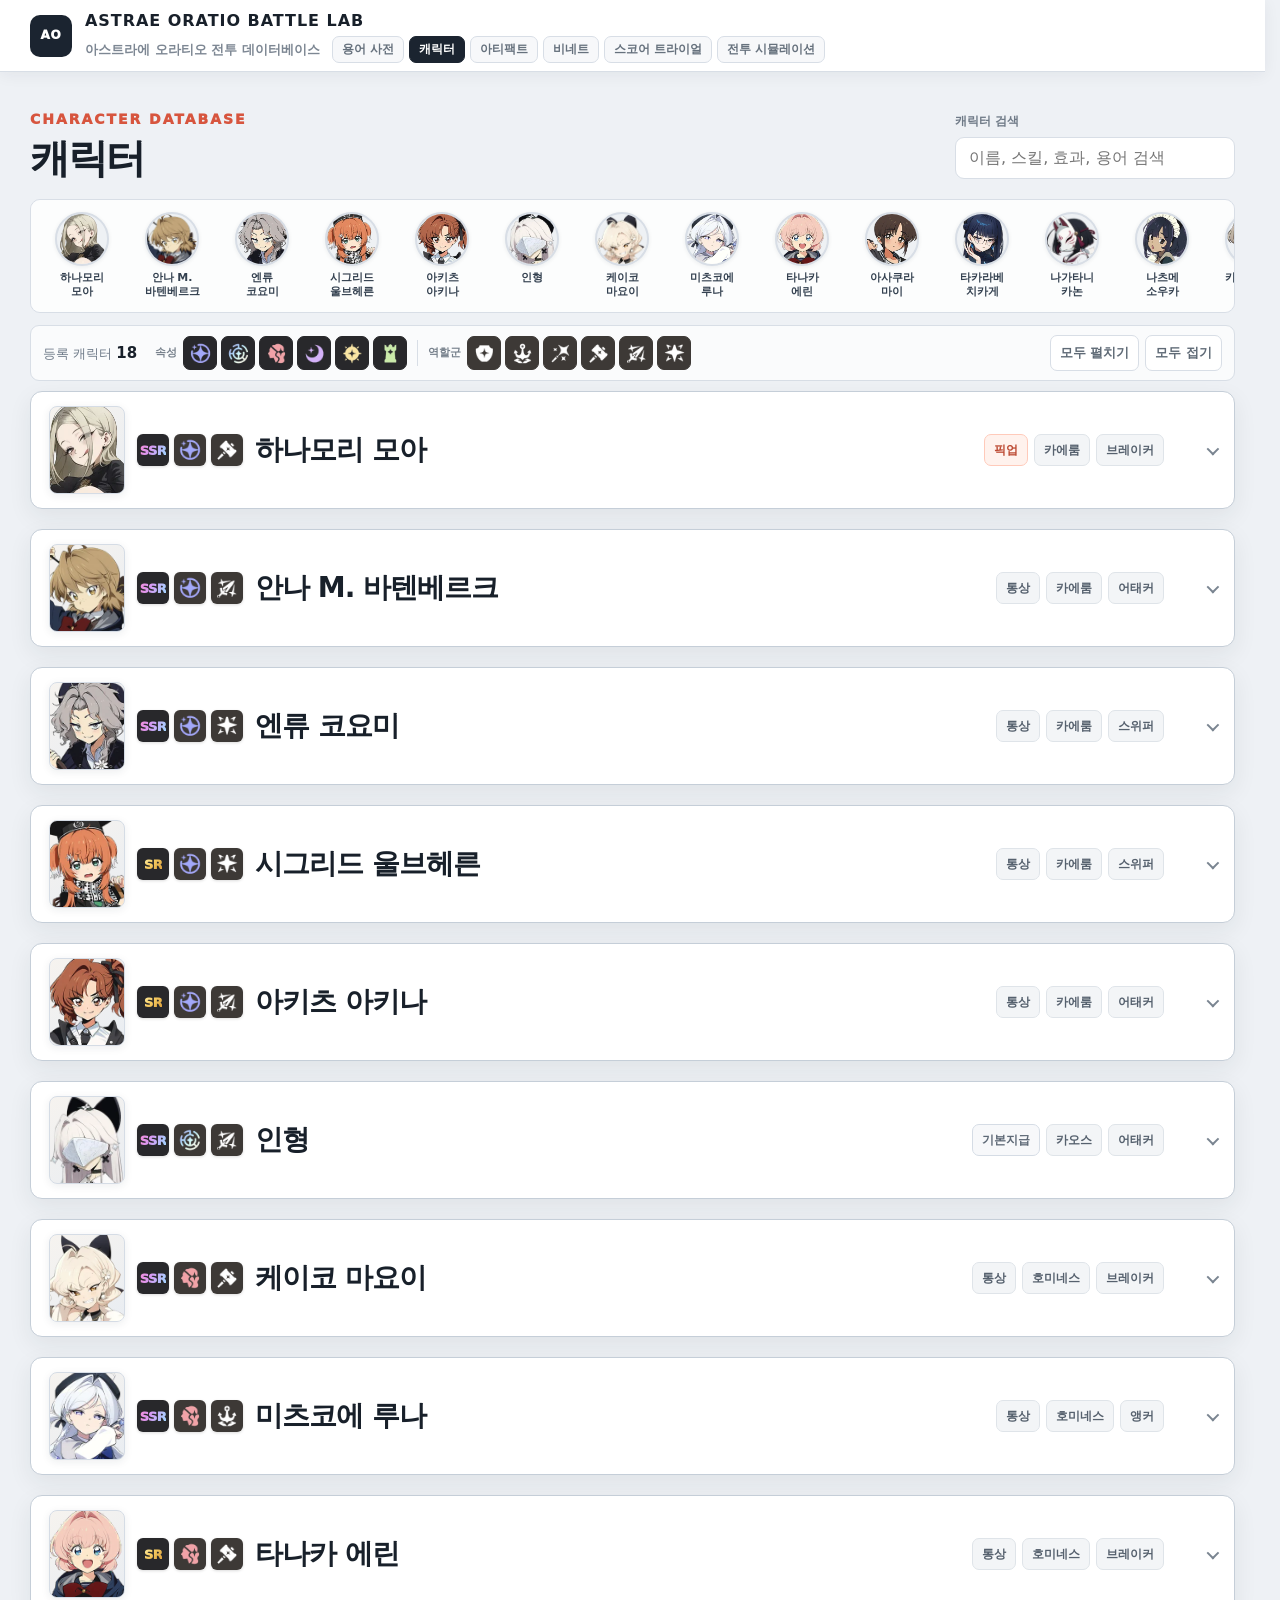
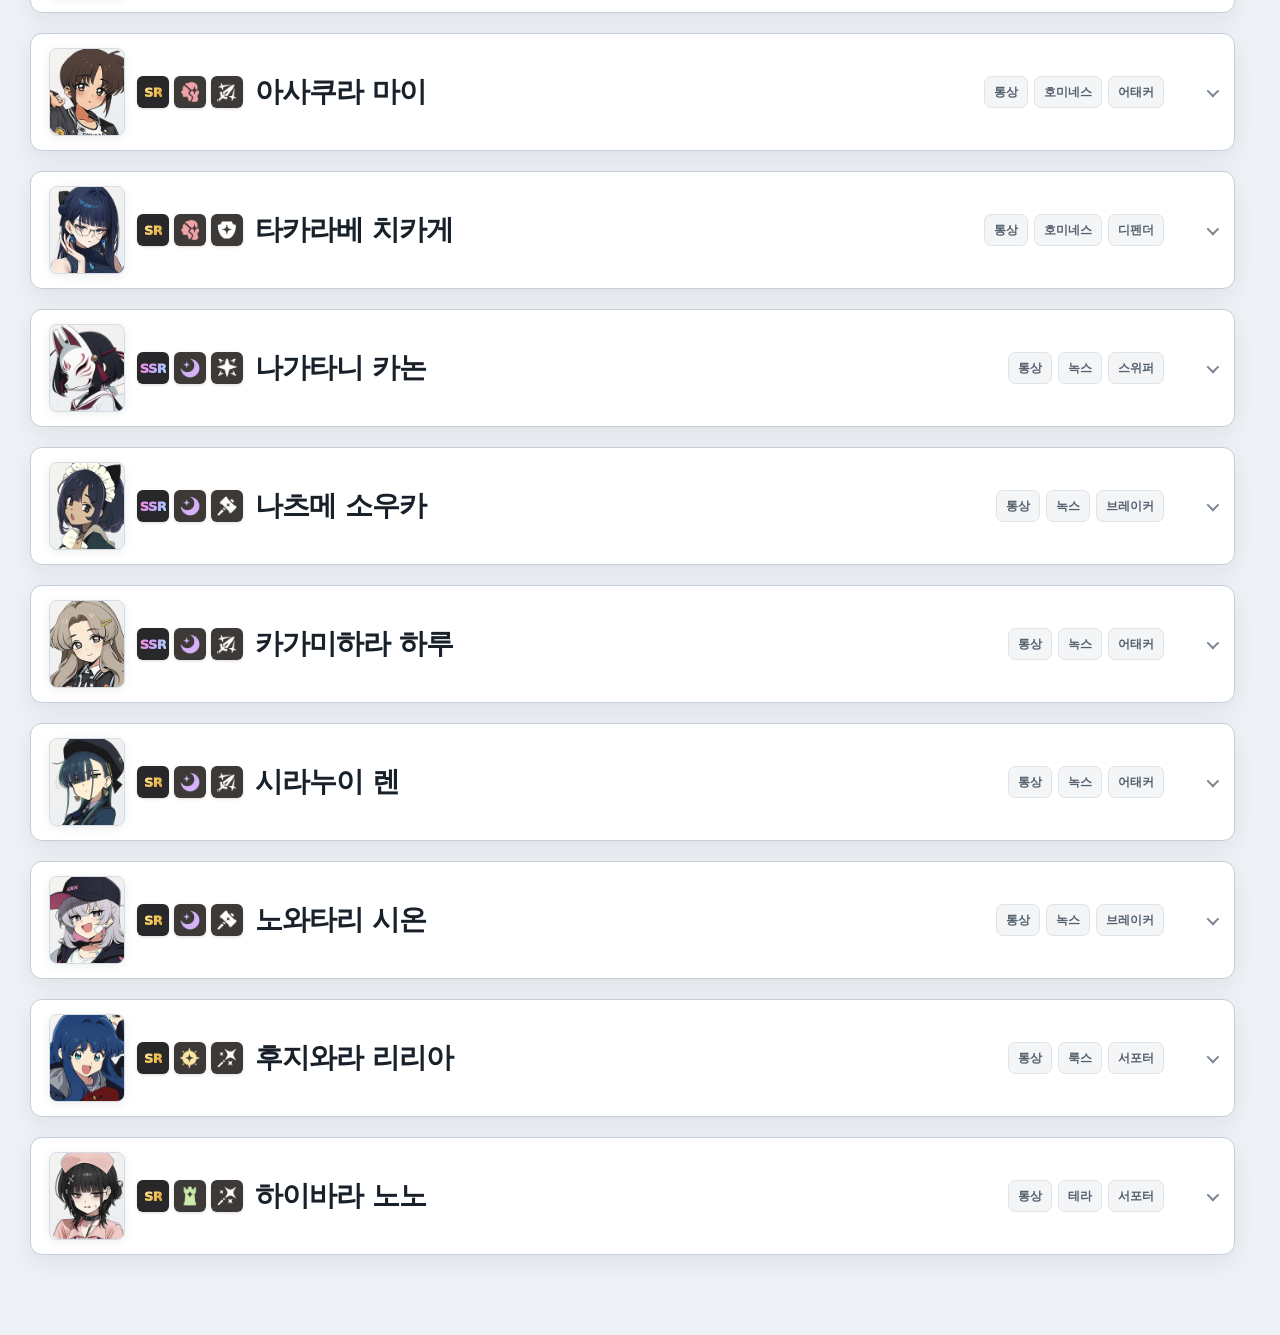
==== index.html @ 9ebc024d "사이트 첫 업로드" ====
<!DOCTYPE html>

<html lang="ko">
<head>
<meta charset="utf-8"/>
<meta content="width=device-width, initial-scale=1" name="viewport"/>
<meta content="아스트라에 오라티오 캐릭터 전투 데이터베이스" name="description"/>
<title>캐릭터 | Astrae Oratio Battle Lab</title>
<link href="styles.css?v=65" rel="stylesheet"/>
</head>
<body>
<header class="app-topbar">
<div class="brand">
<a aria-label="Astrae Oratio Battle Lab 캐릭터 페이지" class="brand-mark" href="characters.html">AO</a>
<div class="brand-copy">
<a class="brand-title" href="characters.html"><strong>ASTRAE ORATIO BATTLE LAB</strong></a>
<div class="brand-lower">
<small>아스트라에 오라티오 전투 데이터베이스</small>
<nav aria-label="페이지 이동" class="site-nav"><a href="glossary.html">용어 사전</a><a aria-current="page" class="active" href="characters.html">캐릭터</a><a href="artifacts.html">아티팩트</a><a href="vignettes.html">비네트</a><a href="score-trial.html">스코어 트라이얼</a><a href="combat.html">전투 시뮬레이션</a></nav>
</div>
</div>
</div>
</header>
<main class="page-shell" id="top">
<header class="page-heading character-page-heading" id="characters">
<div class="page-heading-copy">
<span>CHARACTER DATABASE</span>
<h1>캐릭터</h1>
</div>
<label class="search-field">
<span>캐릭터 검색</span>
<input id="character-search" placeholder="이름, 스킬, 효과, 용어 검색" type="search"/>
</label>
</header>
<nav aria-label="캐릭터 바로가기" class="character-jumpbar" data-card-count="18" data-static-order="true" id="character-jumpbar"><a aria-label="하나모리 모아 정보로 이동" class="character-jump-button" data-character-target="character-moa" href="#character-moa"><span class="character-jump-portrait"><img alt="" decoding="async" height="54" loading="eager" src="assets/cards/moa.webp" width="54"/></span><span class="character-jump-name"><span class="jump-name-line">하나모리</span><span class="jump-name-line">모아</span></span></a><a aria-label="안나 M. 바텐베르크 정보로 이동" class="character-jump-button" data-character-target="character-anna" href="#character-anna"><span class="character-jump-portrait"><img alt="" decoding="async" height="54" loading="eager" src="assets/cards/anna.webp" width="54"/></span><span class="character-jump-name"><span class="jump-name-line">안나 M.</span><span class="jump-name-line">바텐베르크</span></span></a><a aria-label="엔류 코요미 정보로 이동" class="character-jump-button" data-character-target="character-koyomi" href="#character-koyomi"><span class="character-jump-portrait"><img alt="" decoding="async" height="54" loading="eager" src="assets/cards/koyomi.webp" width="54"/></span><span class="character-jump-name"><span class="jump-name-line">엔류</span><span class="jump-name-line">코요미</span></span></a><a aria-label="시그리드 울브헤른 정보로 이동" class="character-jump-button" data-character-target="character-sigrid" href="#character-sigrid"><span class="character-jump-portrait"><img alt="" decoding="async" height="54" loading="eager" src="assets/cards/sigrid.webp" width="54"/></span><span class="character-jump-name"><span class="jump-name-line">시그리드</span><span class="jump-name-line">울브헤른</span></span></a><a aria-label="아키츠 아키나 정보로 이동" class="character-jump-button" data-character-target="character-akina" href="#character-akina"><span class="character-jump-portrait"><img alt="" decoding="async" height="54" loading="eager" src="assets/cards/akina.webp" width="54"/></span><span class="character-jump-name"><span class="jump-name-line">아키츠</span><span class="jump-name-line">아키나</span></span></a><a aria-label="인형 정보로 이동" class="character-jump-button" data-character-target="character-doll" href="#character-doll"><span class="character-jump-portrait"><img alt="" decoding="async" height="54" loading="eager" src="assets/cards/doll.webp" width="54"/></span><span class="character-jump-name"><span class="jump-name-line">인형</span></span></a><a aria-label="케이코 마요이 정보로 이동" class="character-jump-button" data-character-target="character-mayoi" href="#character-mayoi"><span class="character-jump-portrait"><img alt="" decoding="async" height="54" loading="eager" src="assets/cards/mayoi.webp" width="54"/></span><span class="character-jump-name"><span class="jump-name-line">케이코</span><span class="jump-name-line">마요이</span></span></a><a aria-label="미츠코에 루나 정보로 이동" class="character-jump-button" data-character-target="character-luna" href="#character-luna"><span class="character-jump-portrait"><img alt="" decoding="async" height="54" loading="eager" src="assets/cards/luna.webp" width="54"/></span><span class="character-jump-name"><span class="jump-name-line">미츠코에</span><span class="jump-name-line">루나</span></span></a><a aria-label="타나카 에린 정보로 이동" class="character-jump-button" data-character-target="character-erin" href="#character-erin"><span class="character-jump-portrait"><img alt="" decoding="async" height="54" loading="eager" src="assets/cards/erin.webp" width="54"/></span><span class="character-jump-name"><span class="jump-name-line">타나카</span><span class="jump-name-line">에린</span></span></a><a aria-label="아사쿠라 마이 정보로 이동" class="character-jump-button" data-character-target="character-mai" href="#character-mai"><span class="character-jump-portrait"><img alt="" decoding="async" height="54" loading="eager" src="assets/cards/mai.webp" width="54"/></span><span class="character-jump-name"><span class="jump-name-line">아사쿠라</span><span class="jump-name-line">마이</span></span></a><a aria-label="타카라베 치카게 정보로 이동" class="character-jump-button" data-character-target="character-chikage" href="#character-chikage"><span class="character-jump-portrait"><img alt="" decoding="async" height="54" loading="eager" src="assets/cards/chikage.webp" width="54"/></span><span class="character-jump-name"><span class="jump-name-line">타카라베</span><span class="jump-name-line">치카게</span></span></a><a aria-label="나가타니 카논 정보로 이동" class="character-jump-button" data-character-target="character-canon" href="#character-canon"><span class="character-jump-portrait"><img alt="" decoding="async" height="54" loading="eager" src="assets/cards/canon.webp" width="54"/></span><span class="character-jump-name"><span class="jump-name-line">나가타니</span><span class="jump-name-line">카논</span></span></a><a aria-label="나츠메 소우카 정보로 이동" class="character-jump-button" data-character-target="character-souka" href="#character-souka"><span class="character-jump-portrait"><img alt="" decoding="async" height="54" loading="eager" src="assets/cards/souka.webp" width="54"/></span><span class="character-jump-name"><span class="jump-name-line">나츠메</span><span class="jump-name-line">소우카</span></span></a><a aria-label="카가미하라 하루 정보로 이동" class="character-jump-button" data-character-target="character-haru" href="#character-haru"><span class="character-jump-portrait"><img alt="" decoding="async" height="54" loading="eager" src="assets/cards/haru.webp" width="54"/></span><span class="character-jump-name"><span class="jump-name-line">카가미하라</span><span class="jump-name-line">하루</span></span></a><a aria-label="시라누이 렌 정보로 이동" class="character-jump-button" data-character-target="character-ren" href="#character-ren"><span class="character-jump-portrait"><img alt="" decoding="async" height="54" loading="eager" src="assets/cards/ren.webp" width="54"/></span><span class="character-jump-name"><span class="jump-name-line">시라누이</span><span class="jump-name-line">렌</span></span></a><a aria-label="노와타리 시온 정보로 이동" class="character-jump-button" data-character-target="character-shion" href="#character-shion"><span class="character-jump-portrait"><img alt="" decoding="async" height="54" loading="eager" src="assets/cards/shion.webp" width="54"/></span><span class="character-jump-name"><span class="jump-name-line">노와타리</span><span class="jump-name-line">시온</span></span></a><a aria-label="후지와라 리리아 정보로 이동" class="character-jump-button" data-character-target="character-liria" href="#character-liria"><span class="character-jump-portrait"><img alt="" decoding="async" height="54" loading="eager" src="assets/cards/liria.webp" width="54"/></span><span class="character-jump-name"><span class="jump-name-line">후지와라</span><span class="jump-name-line">리리아</span></span></a><a aria-label="하이바라 노노 정보로 이동" class="character-jump-button" data-character-target="character-nono" href="#character-nono"><span class="character-jump-portrait"><img alt="" decoding="async" height="54" loading="eager" src="assets/cards/nono.webp" width="54"/></span><span class="character-jump-name"><span class="jump-name-line">하이바라</span><span class="jump-name-line">노노</span></span></a></nav>
<div class="list-toolbar">
<div class="toolbar-primary">
<span class="character-total">등록 캐릭터 <b id="character-count">18</b></span>
<div aria-label="속성 및 역할군 필터" class="character-filters">
<div aria-label="속성 필터" class="filter-group">
<span class="filter-group-label">속성</span>
<div class="filter-buttons">
<button class="filter-icon-button" data-filter-group="element" data-filter-value="caelum" data-tooltip="속성 · 카에룸" type="button"><img alt="카에룸" src="assets/caelum.png"/></button>
<button class="filter-icon-button" data-filter-group="element" data-filter-value="chaos" data-tooltip="속성 · 카오스" type="button"><img alt="카오스" src="assets/chaos.png"/></button>
<button class="filter-icon-button" data-filter-group="element" data-filter-value="homines" data-tooltip="속성 · 호미네스" type="button"><img alt="호미네스" src="assets/homines.png"/></button>
<button class="filter-icon-button" data-filter-group="element" data-filter-value="nox" data-tooltip="속성 · 녹스" type="button"><img alt="녹스" src="assets/nox.png"/></button>
<button class="filter-icon-button" data-filter-group="element" data-filter-value="lux" data-tooltip="속성 · 룩스" type="button"><img alt="룩스" src="assets/lux.png"/></button>
<button class="filter-icon-button" data-filter-group="element" data-filter-value="terra" data-tooltip="속성 · 테라" type="button"><img alt="테라" src="assets/terra.png"/></button>
</div>
</div>
<span aria-hidden="true" class="filter-divider"></span>
<div aria-label="역할군 필터" class="filter-group">
<span class="filter-group-label">역할군</span>
<div class="filter-buttons">
<button class="filter-icon-button" data-filter-group="role" data-filter-value="defender" data-tooltip="역할군 · 디펜더" type="button"><img alt="디펜더" src="assets/defender.png"/></button>
<button class="filter-icon-button" data-filter-group="role" data-filter-value="anchor" data-tooltip="역할군 · 앵커" type="button"><img alt="앵커" src="assets/anchor.png"/></button>
<button class="filter-icon-button" data-filter-group="role" data-filter-value="supporter" data-tooltip="역할군 · 서포터" type="button"><img alt="서포터" src="assets/supporter.png"/></button>
<button class="filter-icon-button" data-filter-group="role" data-filter-value="breaker" data-tooltip="역할군 · 브레이커" type="button"><img alt="브레이커" src="assets/breaker.png"/></button>
<button class="filter-icon-button" data-filter-group="role" data-filter-value="attacker" data-tooltip="역할군 · 어태커" type="button"><img alt="어태커" src="assets/attacker.png"/></button>
<button class="filter-icon-button" data-filter-group="role" data-filter-value="sweeper" data-tooltip="역할군 · 스위퍼" type="button"><img alt="스위퍼" src="assets/sweeper.png"/></button>
</div>
</div>
<button class="reset-filters" hidden="" id="reset-filters" type="button">필터 해제</button>
</div>
</div>
<div class="toolbar-actions">
<button id="expand-all" type="button">모두 펼치기</button>
<button id="collapse-all" type="button">모두 접기</button>
</div>
</div>
<section aria-label="캐릭터 목록" class="character-list" id="character-list">
<!-- 모아 -->
<!-- 안나 -->
<!-- 인형 -->
<!-- 마요이 -->
<details class="character-card" data-element="caelum" data-role="breaker" id="character-moa">
<summary class="character-summary">
<div class="character-identity">
<span class="character-portrait"><img alt="하나모리 모아 초상화" class="character-portrait-image portrait-moa" decoding="async" height="88" src="assets/cards/moa.webp" width="76"/></span>
<span class="character-identity-icons">
<span aria-label="SSR 등급" class="identity-icon-bg rarity-emblem rarity-ssr"><span>SSR</span></span>
<span class="identity-icon-bg"><img alt="" class="character-identity-icon" src="assets/caelum.png"/></span>
<span class="identity-icon-bg"><img alt="" class="character-identity-icon" src="assets/breaker.png"/></span>
</span>
<div class="character-name-group"><h2>하나모리 모아</h2></div>
</div>
<div aria-label="캐릭터 키워드" class="character-tags">
<span class="character-tag hot">픽업</span>
<span class="character-tag">카에룸</span>
<span class="character-tag">브레이커</span>
</div>
<span aria-hidden="true" class="summary-action"><i></i></span>
</summary>
<div class="character-content">
<nav aria-label="하나모리 모아 내부 이동" class="section-nav">
<button data-target="moa-skills" type="button">스킬</button>
<button data-target="moa-ability" type="button">고유 능력</button>
<button data-target="moa-domain" type="button">영지 선언</button>
<button data-target="moa-nodes" type="button">마력 노드</button>
</nav>
<section class="character-section" id="moa-skills">
<header class="section-heading"><span>01</span><div><h3>스킬</h3></div></header>
<div class="reading-list">
<article class="reading-row">
<header class="row-heading"><span class="row-type">ULTIMATE</span><h4>레핀 드 쥐스티스</h4></header>
<div class="row-body">
<div class="skill-meta"><span class="row-badge">근거리</span><span class="row-badge">CT 1</span><span class="row-badge">US 1000</span><span class="row-badge">AP 1</span></div>
<p>적 1인에게 <b>734.3%</b> 피해.</p>
<p>대상이 <button class="term-link" data-term="notice">#괴도의 예고장</button> 보유 시 치명타 확률 15%만큼 <button class="term-link" data-term="plunder">#강탈</button> 부여 <span class="subtle">(유지 라운드 7)</span>.</p>
<p><button class="term-link" data-term="notice">#괴도의 예고장</button> 제거.</p>
</div>
</article>
<article class="reading-row">
<header class="row-heading"><span class="row-type">BATTLE SKILL</span><h4><span class="skill-step-prefix">[1단]</span> <span class="skill-parent-name">칸 드 콩바</span> : <strong class="skill-variant-inline">괴도의 지팡이술, 첫 번째</strong></h4></header>
<div class="row-body">
<div class="skill-meta"><span class="row-badge">근거리</span><span class="row-badge">CT 5</span><span class="row-badge">AP 1</span></div>
<p>적 1인에게 <b>366.6%</b> 피해.</p>
</div>
</article>
<article class="reading-row">
<header class="row-heading"><span class="row-type">BATTLE SKILL</span><h4><span class="skill-step-prefix">[2단]</span> <span class="skill-parent-name">칸 드 콩바</span> : <strong class="skill-variant-inline">괴도의 지팡이술, 두 번째</strong></h4></header>
<div class="row-body">
<div class="skill-meta"><span class="row-badge">근거리</span><span class="row-badge">CT 5</span><span class="row-badge">AP 1</span></div>
<p>적 1인에게 <b>400%</b> 피해.</p>
<p><button class="term-link" data-term="fracture">#파쇄</button> 1중첩 소모.</p>
<p><button class="term-link" data-term="fracture">#파쇄</button> 소모 시마다 <b>500%</b> 추가 피해.</p>
</div>
</article>
<article class="reading-row">
<header class="row-heading"><span class="row-type">TAG ATTACK</span><h4>태그 어택 스킬</h4></header>
<div class="row-body">
<div class="skill-meta"><span class="row-badge">근거리</span><span class="row-badge">AP 1</span></div>
<p>적 1인에게 <b>226.5%</b> 피해.</p>
<p><button class="term-link" data-term="notice">#괴도의 예고장</button> 부여.</p>
</div>
</article>
<article class="reading-row">
<header class="row-heading"><span class="row-type">TAG SPECIAL</span><h4>태그 스페셜 스킬</h4></header>
<div class="row-body">
<div class="skill-meta"><span class="row-badge">근거리</span><span class="row-badge">CT 5</span><span class="row-badge">AP 1</span></div>
<p><button class="term-link" data-term="assault-block">#강습 차단</button> 판정.</p>
<p>적 1인에게 <b>476.8%</b> 피해.</p>
<p><button class="term-link" data-term="fracture">#파쇄</button> 1중첩 소모.</p>
</div>
</article>
</div>
</section>
<section class="character-section" id="moa-ability">
<header class="section-heading"><span>02</span><div><h3>고유 능력</h3></div></header>
<div class="reading-list">
<article class="reading-row">
<header class="row-heading"><span class="row-type">UNIQUE</span><h4>한밤의 수호자</h4></header>
<div class="row-body"><p><button class="term-link" data-term="notice">#괴도의 예고장</button> 부여 시 타격력 <b>20.1%</b> 증가 <span class="subtle">(최대 1중첩 / 유지 라운드 1)</span>.</p></div>
</article>
</div>
</section>
<section class="character-section" id="moa-domain">
<header class="section-heading"><span>03</span><div><h3>영지 선언</h3></div></header>
<div class="domain-panel">
<div class="domain-condition"><b>발동 조건</b><span>전투 스킬 6회 사용</span></div>
<div class="domain-effects">
<p>얼티메이트 스킬, 전투 스킬의 재사용 대기 시간 초기화.</p>
<p>AP +2, US +250.</p>
</div>
</div>
</section>
<section class="character-section" id="moa-nodes">
<header class="section-heading"><span>04</span><div><h3>마력 노드</h3></div></header>
<div aria-label="마력 노드 개방 순서" class="node-unlock-order"><span class="node-unlock-label">개방 순서</span><span class="node-unlock-route">01 → 02 → 03</span><span class="node-unlock-route">01 → 04 → 05</span></div>
<div class="potential-list">
<article class="potential-row"><div class="potential-index">01</div><div class="potential-name">차가운 밤, 어두운 그림자</div><div class="potential-detail">아군 전체에게 <button class="term-link" data-term="magic-release">#마력 개방</button> 부여.</div></article>
<article class="potential-row"><div class="potential-index">02</div><div class="potential-name">야경꾼의 발자국</div><div class="potential-detail">전투 스킬 피해량 30% 증가. ‘괴도의 지팡이술, 첫 번째’ 사용 시 대상에게 <button class="term-link" data-term="fracture">#파쇄</button> 1중첩 부여.</div></article>
<article class="potential-row"><div class="potential-index">03</div><div class="potential-name">낭만을 추구하는 자</div><div class="potential-detail">태그 스페셜 스킬 피해량 15% 증가. 태그 스페셜 스킬 사용 시 대상에게 <button class="term-link" data-term="notice">#괴도의 예고장</button> 부여.</div></article>
<article class="potential-row"><div class="potential-index">04</div><div class="potential-name">바람과 함께 사라지다</div><div class="potential-detail"><button class="term-link" data-term="plunder">#강탈</button> 3회 부여 시 AP +1.</div></article>
<article class="potential-row"><div class="potential-index">05</div><div class="potential-name">한밤중에 피어난 장미</div><div class="potential-detail">얼티메이트 스킬 피해량 15% 증가. 최대 US 포인트 100% 증가.</div></article>
</div>
</section>
</div>
</details><details class="character-card" data-element="caelum" data-role="attacker" id="character-anna">
<summary class="character-summary">
<div class="character-identity">
<span class="character-portrait"><img alt="안나 M. 바텐베르크 초상화" class="character-portrait-image portrait-anna" decoding="async" height="88" src="assets/cards/anna.webp" width="76"/></span>
<span class="character-identity-icons">
<span aria-label="SSR 등급" class="identity-icon-bg rarity-emblem rarity-ssr"><span>SSR</span></span>
<span class="identity-icon-bg"><img alt="" class="character-identity-icon" src="assets/caelum.png"/></span>
<span class="identity-icon-bg"><img alt="" class="character-identity-icon" src="assets/attacker.png"/></span>
</span>
<div class="character-name-group"><h2>안나 M. 바텐베르크</h2></div>
</div>
<div aria-label="캐릭터 키워드" class="character-tags">
<span class="character-tag">통상</span>
<span class="character-tag">카에룸</span>
<span class="character-tag">어태커</span>
</div>
<span aria-hidden="true" class="summary-action"><i></i></span>
</summary>
<div class="character-content">
<nav aria-label="안나 M. 바텐베르크 내부 이동" class="section-nav">
<button data-target="anna-skills" type="button">스킬</button>
<button data-target="anna-ability" type="button">고유 능력</button>
<button data-target="anna-domain" type="button">영지 선언</button>
<button data-target="anna-nodes" type="button">마력 노드</button>
</nav>
<section class="character-section" id="anna-skills">
<header class="section-heading"><span>01</span><div><h3>스킬</h3></div></header>
<div class="reading-list">
<article class="reading-row">
<header class="row-heading"><span class="row-type">ULTIMATE</span><h4>드라이파허 블리츠슈니트</h4></header>
<div class="row-body">
<div class="skill-meta"><span class="row-badge">근거리</span><span class="row-badge">CT 1</span><span class="row-badge">US 2000</span><span class="row-badge">AP 1</span></div>
<p>적 1인에게 <b>391.2%</b> 피해.</p>
<p>파쇄 1중첩 부여.</p>
</div>
</article>
<article class="reading-row">
<header class="row-heading"><span class="row-type">BATTLE SKILL</span><h4><span class="skill-step-prefix">[1단]</span> <span class="skill-parent-name">전투의 예술</span> : <strong class="skill-variant-inline">번개 같은 찌르기</strong></h4></header>
<div class="row-body">
<div class="skill-meta"><span class="row-badge">근거리</span><span class="row-badge">CT 5</span><span class="row-badge">AP 1</span></div>
<p>적 1인에게 <b>252.5%</b> 피해.</p>
</div>
</article>
<article class="reading-row">
<header class="row-heading"><span class="row-type">BATTLE SKILL</span><h4><span class="skill-step-prefix">[2단]</span> <span class="skill-parent-name">전투의 예술</span> : <strong class="skill-variant-inline">번뜩이는 삼단베기</strong></h4></header>
<div class="row-body">
<div class="skill-meta"><span class="row-badge">근거리</span><span class="row-badge">CT 5</span><span class="row-badge">AP 1</span></div>
<p>적 1인에게 <b>255.2%</b> 피해.</p>
</div>
</article>
<article class="reading-row">
<header class="row-heading"><span class="row-type">BATTLE SKILL</span><h4><span class="skill-step-prefix">[3단]</span> <span class="skill-parent-name">전투의 예술</span> : <strong class="skill-variant-inline">정수리 낙하 베기</strong></h4></header>
<div class="row-body">
<div class="skill-meta"><span class="row-badge">근거리</span><span class="row-badge">CT 5</span><span class="row-badge">AP 1</span></div>
<p>적 1인에게 <b>291.6%</b> 피해.</p>
<p>파쇄 1중첩 부여.</p>
</div>
</article>
<article class="reading-row">
<header class="row-heading"><span class="row-type">TAG ATTACK</span><h4>태그 어택 스킬</h4></header>
<div class="row-body">
<div class="skill-meta"><span class="row-badge">근거리</span><span class="row-badge">AP 1</span></div>
<p>적 1인에게 <b>150%</b> 피해.</p>
</div>
</article>
</div>
</section>
<section class="character-section" id="anna-ability">
<header class="section-heading"><span>02</span><div><h3>고유 능력</h3></div></header>
<div class="reading-list">
<article class="reading-row">
<header class="row-heading"><span class="row-type">UNIQUE</span><h4>기사도의 정신</h4></header>
<div class="row-body">
<p>얼티메이트 스킬 사용 시 전투 스킬 피해량 <b>35.6%</b> 증가 <span class="subtle">(유지 라운드 2)</span>.</p>
</div>
</article>
</div>
</section>
<section class="character-section" id="anna-domain">
<header class="section-heading"><span>03</span><div><h3>영지 선언</h3></div></header>
<div class="domain-panel">
<div class="domain-condition"><b>발동 조건</b><span>전투 스킬 9회 사용</span></div>
<div class="domain-effects">
<p>얼티메이트 스킬, 전투 스킬의 재사용 대기 시간 초기화.</p>
<p>AP +2, US +250.</p>
</div>
</div>
</section>
<section class="character-section" id="anna-nodes">
<header class="section-heading"><span>04</span><div><h3>마력 노드</h3></div></header>
<div aria-label="마력 노드 개방 순서" class="node-unlock-order"><span class="node-unlock-label">개방 순서</span><span class="node-unlock-route">01 → 02 → 03</span><span class="node-unlock-route">01 → 04 → 05</span></div>
<div class="potential-list">
<article class="potential-row"><div class="potential-index">01</div><div class="potential-name">앰버의 광채</div><div class="potential-detail">아군 전체에게 마력 개방 부여.</div></article>
<article class="potential-row"><div class="potential-index">02</div><div class="potential-name">칼날에 흐르는 뇌성</div><div class="potential-detail">카운터 스킬 사용 시 번개 같은 찌르기의 AP 소모량 0 <span class="subtle">(최대 1회 / 유지 라운드 1)</span>.</div></article>
<article class="potential-row"><div class="potential-index">03</div><div class="potential-name">자각하는 마음</div><div class="potential-detail">번개 같은 찌르기 사용 시 대상에게 파쇄 1중첩 부여.</div></article>
<article class="potential-row"><div class="potential-index">04</div><div class="potential-name">기사의 덕목</div><div class="potential-detail">얼티메이트 스킬 사용 시 전투 스킬 재사용 대기 시간 초기화.</div></article>
<article class="potential-row"><div class="potential-index">05</div><div class="potential-name">새로운 맹세</div><div class="potential-detail">얼티메이트 스킬의 AP 소모량 -1.</div></article>
</div>
</section>
</div>
</details><details class="character-card" data-element="caelum" data-role="sweeper" id="character-koyomi">
<summary class="character-summary">
<div class="character-identity">
<span class="character-portrait"><img alt="엔류 코요미 초상화" class="character-portrait-image portrait-koyomi" decoding="async" height="88" src="assets/cards/koyomi.webp" width="76"/></span>
<span class="character-identity-icons">
<span aria-label="SSR 등급" class="identity-icon-bg rarity-emblem rarity-ssr"><span>SSR</span></span>
<span class="identity-icon-bg"><img alt="" class="character-identity-icon" src="assets/caelum.png"/></span>
<span class="identity-icon-bg"><img alt="" class="character-identity-icon" src="assets/sweeper.png"/></span>
</span>
<div class="character-name-group"><h2>엔류 코요미</h2></div>
</div>
<div aria-label="캐릭터 키워드" class="character-tags">
<span class="character-tag">통상</span>
<span class="character-tag">카에룸</span>
<span class="character-tag">스위퍼</span>
</div>
<span aria-hidden="true" class="summary-action"><i></i></span>
</summary>
<div class="character-content">
<nav aria-label="엔류 코요미 내부 이동" class="section-nav">
<button data-target="koyomi-skills" type="button">스킬</button>
<button data-target="koyomi-ability" type="button">고유 능력</button>
<button data-target="koyomi-domain" type="button">영지 선언</button>
<button data-target="koyomi-nodes" type="button">마력 노드</button>
</nav>
<section class="character-section" id="koyomi-skills">
<header class="section-heading"><span>01</span><div><h3>스킬</h3></div></header>
<div class="reading-list">
<article class="reading-row">
<header class="row-heading"><span class="row-type">ULTIMATE</span><h4>불사르는 염룡, 스바로지츠의 숨결이여!</h4></header>
<div class="row-body">
<div class="skill-meta"><span class="row-badge">원거리</span><span class="row-badge">CT 1</span><span class="row-badge">US 3000</span><span class="row-badge">AP 1</span></div>
<p>적 전체에게 <b>589.9%</b> 피해.</p>
</div>
</article>
<article class="reading-row">
<header class="row-heading"><span class="row-type">BATTLE SKILL</span><h4><span class="skill-step-prefix">[1단]</span> <span class="skill-parent-name">엔류 가의 마녀술</span> : <strong class="skill-variant-inline">염룡의 화염구</strong></h4></header>
<div class="row-body">
<div class="skill-meta"><span class="row-badge">원거리</span><span class="row-badge">CT 9</span><span class="row-badge">AP 1</span></div>
<p>적 전체에게 <b>234.2%</b> 피해.</p>
<p>파쇄 1중첩 부여.</p>
</div>
</article>
<article class="reading-row">
<header class="row-heading"><span class="row-type">BATTLE SKILL</span><h4><span class="skill-step-prefix">[2단]</span> <span class="skill-parent-name">엔류 가의 마녀술</span> : <strong class="skill-variant-inline">염룡의 파도</strong></h4></header>
<div class="row-body">
<div class="skill-meta"><span class="row-badge">원거리</span><span class="row-badge">CT 9</span><span class="row-badge">AP 1</span></div>
<p>적 전체에게 <b>225.1%</b> 피해.</p>
</div>
</article>
<article class="reading-row">
<header class="row-heading"><span class="row-type">BATTLE SKILL</span><h4><span class="skill-step-prefix">[3단]</span> <span class="skill-parent-name">엔류 가의 마녀술</span> : <strong class="skill-variant-inline">염룡의 소낙비</strong></h4></header>
<div class="row-body">
<div class="skill-meta"><span class="row-badge">원거리</span><span class="row-badge">CT 9</span><span class="row-badge">AP 1</span></div>
<p>적 전체에게 <b>282.9%</b> 피해.</p>
</div>
</article>
<article class="reading-row">
<header class="row-heading"><span class="row-type">TAG ATTACK</span><h4>태그 어택 스킬</h4></header>
<div class="row-body">
<div class="skill-meta"><span class="row-badge">원거리</span><span class="row-badge">AP 1</span></div>
<p>적 전체에게 <b>183%</b> 피해.</p>
</div>
</article>
</div>
</section>
<section class="character-section" id="koyomi-ability">
<header class="section-heading"><span>02</span><div><h3>고유 능력</h3></div></header>
<div class="reading-list">
<article class="reading-row">
<header class="row-heading"><span class="row-type">UNIQUE</span><h4>염룡의 혈맥</h4></header>
<div class="row-body"><p>전투 시작 시 US 포인트 +750.</p></div>
</article>
</div>
</section>
<section class="character-section" id="koyomi-domain">
<header class="section-heading"><span>03</span><div><h3>영지 선언</h3></div></header>
<div class="domain-panel">
<div class="domain-condition"><b>발동 조건</b><span>얼티메이트 스킬 2회 사용</span></div>
<div class="domain-effects">
<p>얼티메이트 스킬, 전투 스킬의 재사용 대기 시간 초기화.</p>
<p>AP +2, US +250.</p>
</div>
</div>
</section>
<section class="character-section" id="koyomi-nodes">
<header class="section-heading"><span>04</span><div><h3>마력 노드</h3></div></header>
<div aria-label="마력 노드 개방 순서" class="node-unlock-order"><span class="node-unlock-label">개방 순서</span><span class="node-unlock-route">01 → 02 → 03</span><span class="node-unlock-route">01 → 04 → 05</span></div>
<div class="potential-list">
<article class="potential-row"><div class="potential-index">01</div><div class="potential-name">이어받은 불씨</div><div class="potential-detail">아군 전체에게 마력 개방 부여.</div></article>
<article class="potential-row"><div class="potential-index">02</div><div class="potential-name">타오르기 시작한 불꽃</div><div class="potential-detail">전투 스킬 사용 시 대상에게 화상 1단계 부여.</div></article>
<article class="potential-row"><div class="potential-index">03</div><div class="potential-name">혈맥에 깃든 염룡</div><div class="potential-detail">고유 능력의 US 포인트 회복량 100% 증가.</div></article>
<article class="potential-row"><div class="potential-index">04</div><div class="potential-name">스바로지츠의 계승자</div><div class="potential-detail">태그 어택 스킬 사용 시 전투 스킬 재사용 대기시간 -1.</div></article>
<article class="potential-row"><div class="potential-index">05</div><div class="potential-name">그 이름, 맹염소녀</div><div class="potential-detail">얼티메이트 스킬 피해량 20% 증가.</div></article>
</div>
</section>
</div>
</details><details class="character-card" data-element="caelum" data-role="sweeper" id="character-sigrid">
<summary class="character-summary">
<div class="character-identity">
<span class="character-portrait"><img alt="시그리드 울브헤른 초상화" class="character-portrait-image portrait-sigrid" decoding="async" height="88" src="assets/cards/sigrid.webp" width="76"/></span>
<span class="character-identity-icons">
<span aria-label="SR 등급" class="identity-icon-bg rarity-emblem rarity-sr"><span>SR</span></span>
<span class="identity-icon-bg"><img alt="" class="character-identity-icon" src="assets/caelum.png"/></span>
<span class="identity-icon-bg"><img alt="" class="character-identity-icon" src="assets/sweeper.png"/></span>
</span>
<div class="character-name-group"><h2>시그리드 울브헤른</h2></div>
</div>
<div aria-label="캐릭터 키워드" class="character-tags">
<span class="character-tag">통상</span>
<span class="character-tag">카에룸</span>
<span class="character-tag">스위퍼</span>
</div>
<span aria-hidden="true" class="summary-action"><i></i></span>
</summary>
<div class="character-content">
<nav aria-label="시그리드 울브헤른 내부 이동" class="section-nav">
<button data-target="sigrid-skills" type="button">스킬</button>
<button data-target="sigrid-ability" type="button">고유 능력</button>
<button data-target="sigrid-domain" type="button">영지 선언</button>
<button data-target="sigrid-nodes" type="button">마력 노드</button>
</nav>
<section class="character-section" id="sigrid-skills">
<header class="section-heading"><span>01</span><div><h3>스킬</h3></div></header>
<div class="reading-list">
<article class="reading-row">
<header class="row-heading"><span class="row-type">ULTIMATE</span><h4>쇄도하는 라그나로크</h4></header>
<div class="row-body">
<div class="skill-meta"><span class="row-badge">근거리</span><span class="row-badge">CT 1</span><span class="row-badge">US 2000</span><span class="row-badge">AP 1</span></div>
<p>적 전체에게 <b>415.5%</b> 피해.</p>
<p>자신의 고유 능력 적용 중 <b>207.8%</b> 피해.</p>
</div>
</article>
<article class="reading-row">
<header class="row-heading"><span class="row-type">BATTLE SKILL</span><h4><span class="skill-step-prefix">[1단]</span> <span class="skill-parent-name">울브헤른식 도끼술</span> : <strong class="skill-variant-inline">내리치는 번개</strong></h4></header>
<div class="row-body">
<div class="skill-meta"><span class="row-badge">근거리</span><span class="row-badge">CT 5</span><span class="row-badge">AP 1</span><span class="row-badge">차지 스킬</span></div>
<div class="skill-stage">
<p class="stage-title"><b>[차지 1단계]</b></p>
<p>적 전체에게 <b>283.3%</b> 피해.</p>
</div>
<div class="skill-stage">
<p class="stage-title"><b>[차지 2단계]</b></p>
<p>스킬 사용 시 AP 2 소모.</p>
<p>적 전체에게 <b>360.9%</b> 피해.</p>
<p>파쇄 1중첩 소모.</p>
</div>
</div>
</article>
<article class="reading-row">
<header class="row-heading"><span class="row-type">BATTLE SKILL</span><h4><span class="skill-step-prefix">[2단]</span> <span class="skill-parent-name">울브헤른식 도끼술</span> : <strong class="skill-variant-inline">몰아치는 폭풍우</strong></h4></header>
<div class="row-body">
<div class="skill-meta"><span class="row-badge">근거리</span><span class="row-badge">CT 5</span><span class="row-badge">AP 1</span></div>
<p>적 전체에게 <b>203.7%</b> 피해.</p>
</div>
</article>
<article class="reading-row">
<header class="row-heading"><span class="row-type">TAG ATTACK</span><h4>태그 어택 스킬</h4></header>
<div class="row-body">
<div class="skill-meta"><span class="row-badge">근거리</span><span class="row-badge">AP 1</span></div>
<p>적 1인에게 <b>165%</b> 피해.</p>
</div>
</article>
</div>
</section>
<section class="character-section" id="sigrid-ability">
<header class="section-heading"><span>02</span><div><h3>고유 능력</h3></div></header>
<div class="reading-list">
<article class="reading-row">
<header class="row-heading"><span class="row-type">UNIQUE</span><h4>광전사의 혈통</h4></header>
<div class="row-body"><p>전투 시작 시 공격력 <b>16.6%</b> 증가 <span class="subtle">(유지 라운드 6)</span>.</p></div>
</article>
</div>
</section>
<section class="character-section" id="sigrid-domain">
<header class="section-heading"><span>03</span><div><h3>영지 선언</h3></div></header>
<div class="domain-panel">
<div class="domain-condition"><b>발동 조건</b><span>전투 스킬 4회 사용</span></div>
<div class="domain-effects">
<p>얼티메이트 스킬, 전투 스킬의 재사용 대기시간 초기화.</p>
<p>AP +2, US +250.</p>
</div>
</div>
</section>
<section class="character-section" id="sigrid-nodes">
<header class="section-heading"><span>04</span><div><h3>마력 노드</h3></div></header>
<div aria-label="마력 노드 개방 순서" class="node-unlock-order">
<span class="node-unlock-label">개방 순서</span>
<span class="node-unlock-route">01 → 02 → 03</span>
<span class="node-unlock-route">01 → 04 → 05</span>
</div>
<div class="potential-list">
<article class="potential-row"><div class="potential-index">01</div><div class="potential-name">추운 나라에서 온 소녀</div><div class="potential-detail">아군 전체에게 마력 개방 부여.</div></article>
<article class="potential-row"><div class="potential-index">02</div><div class="potential-name">온화한 바이킹</div><div class="potential-detail">얼티메이트 스킬 피해량 30% 증가.</div></article>
<article class="potential-row"><div class="potential-index">03</div><div class="potential-name">스칼라그림손의 힘</div><div class="potential-detail">내리치는 번개를 차지 2단계로 사용 시 대상에게 파쇄 1중첩 소모.</div></article>
<article class="potential-row"><div class="potential-index">04</div><div class="potential-name">야를의 후예</div><div class="potential-detail">고유 능력 유지 라운드 11로 변경.</div></article>
<article class="potential-row"><div class="potential-index">05</div><div class="potential-name">발할라의 방식으로</div><div class="potential-detail">고유 능력 공격력 증가량 100% 증가.</div></article>
</div>
</section>
</div>
</details><details class="character-card" data-element="caelum" data-role="attacker" id="character-akina">
<summary class="character-summary">
<div class="character-identity">
<span class="character-portrait"><img alt="아키츠 아키나 초상화" class="character-portrait-image portrait-akina" decoding="async" height="88" src="assets/cards/akina.webp" width="76"/></span>
<span class="character-identity-icons">
<span aria-label="SR 등급" class="identity-icon-bg rarity-emblem rarity-sr"><span>SR</span></span>
<span class="identity-icon-bg"><img alt="" class="character-identity-icon" src="assets/caelum.png"/></span>
<span class="identity-icon-bg"><img alt="" class="character-identity-icon" src="assets/attacker.png"/></span>
</span>
<div class="character-name-group"><h2>아키츠 아키나</h2></div>
</div>
<div aria-label="캐릭터 키워드" class="character-tags">
<span class="character-tag">통상</span>
<span class="character-tag">카에룸</span>
<span class="character-tag">어태커</span>
</div>
<span aria-hidden="true" class="summary-action"><i></i></span>
</summary>
<div class="character-content">
<nav aria-label="아키츠 아키나 내부 이동" class="section-nav">
<button data-target="akina-skills" type="button">스킬</button>
<button data-target="akina-ability" type="button">고유 능력</button>
<button data-target="akina-domain" type="button">영지 선언</button>
<button data-target="akina-nodes" type="button">마력 노드</button>
</nav>
<section class="character-section" id="akina-skills">
<header class="section-heading"><span>01</span><div><h3>스킬</h3></div></header>
<div class="reading-list">
<article class="reading-row">
<header class="row-heading"><span class="row-type">ULTIMATE</span><h4>화학, 연금술, 그리고 폭발</h4></header>
<div class="row-body">
<div class="skill-meta"><span class="row-badge">원거리</span><span class="row-badge">CT 1</span><span class="row-badge">US 2000</span><span class="row-badge">AP 1</span></div>
<p>적 1인에게 <b>639.1%</b> 피해.</p>
<p>화상 4단계 부여.</p>
</div>
</article>
<article class="reading-row">
<header class="row-heading"><span class="row-type">BATTLE SKILL</span><h4><span class="skill-step-prefix">[1단]</span> <span class="skill-parent-name">특제 마도구 등장!</span> : <strong class="skill-variant-inline">아키나 특제 &lt;그리스의 불&gt;</strong></h4></header>
<div class="row-body">
<div class="skill-meta"><span class="row-badge">원거리</span><span class="row-badge">CT 1</span><span class="row-badge">AP 1</span></div>
<p>그리스의 불 1개 소모.</p>
<p>적 1인에게 <b>114.8%</b> 피해.</p>
<p>화상 1단계 부여.</p>
</div>
</article>
<article class="reading-row">
<header class="row-heading"><span class="row-type">BATTLE SKILL</span><h4><span class="skill-step-prefix">[2단]</span> <span class="skill-parent-name">특제 마도구 등장!</span> : <strong class="skill-variant-inline">아키나 특제 드롭스</strong></h4></header>
<div class="row-body">
<div class="skill-meta"><span class="row-badge">원거리</span><span class="row-badge">CT 1</span><span class="row-badge">AP 1</span></div>
<p>그리스의 불 1개 소모.</p>
<p>적 1인에게 <b>125.2%</b> 피해.</p>
<p>화상 1단계 부여.</p>
</div>
</article>
<article class="reading-row">
<header class="row-heading"><span class="row-type">BATTLE SKILL</span><h4><span class="skill-step-prefix">[3단]</span> <span class="skill-parent-name">특제 마도구 등장!</span> : <strong class="skill-variant-inline">즉석 충전</strong></h4></header>
<div class="row-body">
<div class="skill-meta"><span class="row-badge">원거리</span><span class="row-badge">CT 5</span><span class="row-badge">AP 1</span></div>
<p>보유한 그리스의 불이 0개일 시 사용.</p>
<p>그리스의 불 3개 충전.</p>
</div>
</article>
<article class="reading-row">
<header class="row-heading"><span class="row-type">TAG ATTACK</span><h4>태그 어택 스킬</h4></header>
<div class="row-body">
<div class="skill-meta"><span class="row-badge">원거리</span><span class="row-badge">AP 1</span></div>
<p>적 1인에게 <b>128.2%</b> 피해.</p>
<p>파쇄 1중첩 부여.</p>
</div>
</article>
</div>
</section>
<section class="character-section" id="akina-ability">
<header class="section-heading"><span>02</span><div><h3>고유 능력</h3></div></header>
<div class="reading-list">
<article class="reading-row">
<header class="row-heading"><span class="row-type">UNIQUE</span><h4>아키나류 연금술</h4></header>
<div class="row-body">
<p>전투 시작 시 그리스의 불 3개 충전.</p>
<p>아키나 특제 드롭스 사용 시 50% 확률로 전투 스킬 재사용 대기시간 초기화.</p>
<p>그리스의 불 1개 충전.</p>
<p>AP +1, US 포인트 +50.</p>
</div>
</article>
</div>
</section>
<section class="character-section" id="akina-domain">
<header class="section-heading"><span>03</span><div><h3>영지 선언</h3></div></header>
<div class="domain-panel">
<div class="domain-condition"><b>발동 조건</b><span>전투 스킬 10회 사용</span></div>
<div class="domain-effects">
<p>얼티메이트 스킬, 전투 스킬의 재사용 대기시간 초기화.</p>
<p>AP +2, US +250.</p>
</div>
</div>
</section>
<section class="character-section" id="akina-nodes">
<header class="section-heading"><span>04</span><div><h3>마력 노드</h3></div></header>
<div aria-label="마력 노드 개방 순서" class="node-unlock-order">
<span class="node-unlock-label">개방 순서</span>
<span class="node-unlock-route">01 → 02 → 03</span>
<span class="node-unlock-route">04 → 05</span>
</div>
<div class="potential-list">
<article class="potential-row"><div class="potential-index">01</div><div class="potential-name">화학과 연금술</div><div class="potential-detail">아군 전체에게 마력 개방 부여.</div></article>
<article class="potential-row"><div class="potential-index">02</div><div class="potential-name">번뜩이는 아이디어</div><div class="potential-detail">즉석 충전 사용 시 아키나 특제 &lt;그리스의 불&gt;의 재사용 대기시간 초기화.</div></article>
<article class="potential-row"><div class="potential-index">03</div><div class="potential-name">실험의 중요성</div><div class="potential-detail">그리스의 불 최대 보유량 6개로 변경. 즉석 충전 사용 시 그리스의 불 충전량 6개로 변경.</div></article>
<article class="potential-row"><div class="potential-index">04</div><div class="potential-name">실패는 성공의 어머니</div><div class="potential-detail">전투 스킬 피해량 25% 증가.</div></article>
<article class="potential-row"><div class="potential-index">05</div><div class="potential-name">마그눔 오푸스</div><div class="potential-detail">얼티메이트 스킬 피해량 25% 증가.</div></article>
</div>
</section>
</div>
</details><details class="character-card" data-element="chaos" data-role="attacker" id="character-doll">
<summary class="character-summary">
<div class="character-identity">
<span class="character-portrait"><img alt="인형 초상화" class="character-portrait-image portrait-doll" decoding="async" height="88" src="assets/cards/doll.webp" width="76"/></span>
<span class="character-identity-icons">
<span aria-label="SSR 등급" class="identity-icon-bg rarity-emblem rarity-ssr"><span>SSR</span></span>
<span class="identity-icon-bg"><img alt="" class="character-identity-icon" src="assets/chaos.png"/></span>
<span class="identity-icon-bg"><img alt="" class="character-identity-icon" src="assets/attacker.png"/></span>
</span>
<div class="character-name-group"><h2>인형</h2></div>
</div>
<div aria-label="캐릭터 키워드" class="character-tags">
<span class="character-tag basic">기본지급</span>
<span class="character-tag">카오스</span>
<span class="character-tag">어태커</span>
</div>
<span aria-hidden="true" class="summary-action"><i></i></span>
</summary>
<div class="character-content">
<nav aria-label="인형 내부 이동" class="section-nav">
<button data-target="doll-skills" type="button">스킬</button>
<button data-target="doll-ability" type="button">고유 능력</button>
<button data-target="doll-domain" type="button">영지 선언</button>
<button data-target="doll-nodes" type="button">마력 노드</button>
</nav>
<section class="character-section" id="doll-skills">
<header class="section-heading"><span>01</span><div><h3>스킬</h3></div></header>
<div class="reading-list">
<article class="reading-row">
<header class="row-heading"><span class="row-type">ULTIMATE</span><h4>테룸 아르보리스</h4></header>
<div class="row-body">
<div class="skill-meta"><span class="row-badge">근거리</span><span class="row-badge">CT 1</span><span class="row-badge">US 1000</span><span class="row-badge">AP 1</span></div>
<p>적 1인에게 <b>538%</b> 피해.</p>
<p><button class="term-link" data-term="curse">#저주</button> 2중첩 부여.</p>
<p><button class="term-link" data-term="guard">#가드</button> 1단계 감소.</p>
</div>
</article>
<article class="reading-row">
<header class="row-heading"><span class="row-type">BATTLE SKILL</span><h4><span class="skill-step-prefix">[1단]</span> <span class="skill-parent-name">무명식 개</span> : <strong class="skill-variant-inline">무명 찌르기 - 개</strong></h4></header>
<div class="row-body">
<div class="skill-meta"><span class="row-badge">근거리</span><span class="row-badge">CT 5</span><span class="row-badge">AP 1</span></div>
<p>적 1인에게 <b>279.9%</b> 피해.</p>
</div>
</article>
<article class="reading-row">
<header class="row-heading"><span class="row-type">BATTLE SKILL</span><h4><span class="skill-step-prefix">[2단]</span> <span class="skill-parent-name">무명식 개</span> : <strong class="skill-variant-inline">연격</strong></h4></header>
<div class="row-body">
<div class="skill-meta"><span class="row-badge">근거리</span><span class="row-badge">CT 5</span><span class="row-badge">AP 1</span></div>
<p>적 1인에게 <b>279.9%</b> 피해.</p>
</div>
</article>
<article class="reading-row">
<header class="row-heading"><span class="row-type">TAG ATTACK</span><h4>태그 어택 스킬</h4></header>
<div class="row-body">
<div class="skill-meta"><span class="row-badge">근거리</span><span class="row-badge">AP 1</span></div>
<p>적 1인에게 <b>208.5%</b> 피해.</p>
</div>
</article>
</div>
</section>
<section class="character-section" id="doll-ability">
<header class="section-heading"><span>02</span><div><h3>고유 능력</h3></div></header>
<div class="reading-list">
<article class="reading-row">
<header class="row-heading"><span class="row-type">UNIQUE</span><h4>대지의 힘</h4></header>
<div class="row-body">
<p>HP 70% 이하일 시 자신에게 최대 HP의 <b>27.9%</b> 만큼 <button class="term-link" data-term="shield">#보호막</button> 부여 <span class="subtle">(유지 라운드 5)</span>.</p>
<p>공격력 <b>20%</b> 증가 <span class="subtle">(최대 1회)</span>.</p>
</div>
</article>
</div>
</section>
<section class="character-section" id="doll-domain">
<header class="section-heading"><span>03</span><div><h3>영지 선언</h3></div></header>
<div class="domain-panel">
<div class="domain-condition"><b>발동 조건</b><span>얼티메이트 스킬 2회 사용</span></div>
<div class="domain-effects">
<p>얼티메이트 스킬, 전투 스킬의 재사용 대기 시간 초기화.</p>
<p>AP +2, US +250.</p>
</div>
</div>
</section>
<section class="character-section" id="doll-nodes">
<header class="section-heading"><span>04</span><div><h3>마력 노드</h3></div></header>
<div aria-label="마력 노드 개방 순서" class="node-unlock-order"><span class="node-unlock-label">개방 순서</span><span class="node-unlock-route">01 → 02 → 03</span><span class="node-unlock-route">04 → 05</span></div>
<div class="potential-list">
<article class="potential-row"><div class="potential-index">01</div><div class="potential-name">미래와 과거의 교차점</div><div class="potential-detail">아군 전체에게 <button class="term-link" data-term="magic-release">#마력 개방</button> 부여.</div></article>
<article class="potential-row"><div class="potential-index">02</div><div class="potential-name">조형 최적화</div><div class="potential-detail">전투 스킬 피해량 20% 증가.</div></article>
<article class="potential-row"><div class="potential-index">03</div><div class="potential-name">가장 충실한 자</div><div class="potential-detail">고유 능력 발동 시 US 포인트 +1000 <span class="subtle">(최대 1회)</span>.</div></article>
<article class="potential-row"><div class="potential-index">04</div><div class="potential-name">소리없이 움트는 새싹</div><div class="potential-detail">고유 능력 <button class="term-link" data-term="shield">#보호막</button>량 100% 증가.</div></article>
<article class="potential-row"><div class="potential-index">05</div><div class="potential-name">마음에 이르는 길</div><div class="potential-detail">얼티메이트 스킬 피해량 20% 증가.</div></article>
</div>
</section>
</div>
</details><details class="character-card" data-element="homines" data-role="breaker" id="character-mayoi">
<summary class="character-summary">
<div class="character-identity">
<span class="character-portrait"><img alt="케이코 마요이 초상화" class="character-portrait-image portrait-mayoi" decoding="async" height="88" src="assets/cards/mayoi.webp" width="76"/></span>
<span class="character-identity-icons">
<span aria-label="SSR 등급" class="identity-icon-bg rarity-emblem rarity-ssr"><span>SSR</span></span>
<span class="identity-icon-bg"><img alt="" class="character-identity-icon" src="assets/homines.png"/></span>
<span class="identity-icon-bg"><img alt="" class="character-identity-icon" src="assets/breaker.png"/></span>
</span>
<div class="character-name-group"><h2>케이코 마요이</h2></div>
</div>
<div aria-label="캐릭터 키워드" class="character-tags">
<span class="character-tag">통상</span>
<span class="character-tag">호미네스</span>
<span class="character-tag">브레이커</span>
</div>
<span aria-hidden="true" class="summary-action"><i></i></span>
</summary>
<div class="character-content">
<nav aria-label="케이코 마요이 내부 이동" class="section-nav">
<button data-target="mayoi-skills" type="button">스킬</button>
<button data-target="mayoi-ability" type="button">고유 능력</button>
<button data-target="mayoi-domain" type="button">영지 선언</button>
<button data-target="mayoi-nodes" type="button">마력 노드</button>
</nav>
<section class="character-section" id="mayoi-skills">
<header class="section-heading"><span>01</span><div><h3>스킬</h3></div></header>
<div class="reading-list">
<article class="reading-row">
<header class="row-heading"><span class="row-type">ULTIMATE</span><h4>카두케우스 루시스</h4></header>
<div class="row-body">
<div class="skill-meta"><span class="row-badge">원거리</span><span class="row-badge">CT 1</span><span class="row-badge">US 2000</span><span class="row-badge">AP 1</span></div>
<p>적 1인에게 <b>444.6%</b> 피해.</p>
<p>다이아몬드 보유 중일 시 <b>889.2%</b> 피해.</p>
</div>
</article>
<article class="reading-row">
<header class="row-heading"><span class="row-type">BATTLE SKILL</span><h4><span class="skill-step-prefix">[1단]</span> <span class="skill-parent-name">보석 마법</span> : <strong class="skill-variant-inline">손에 잡히는 대로 빔</strong></h4></header>
<div class="row-body">
<div class="skill-meta"><span class="row-badge">원거리</span><span class="row-badge">CT 1</span><span class="row-badge">AP 1</span></div>
<p>적 1인에게 <b>142%</b> 피해.</p>
<p>자신에게 루비, 토파즈, 에메랄드 중 하나를 무작위 부여.</p>
<p>4번째 사용 시 다이아몬드 부여 후 사용 횟수 초기화.</p>
<p>이미 부여한 보석은 초기화 전까지 다시 부여되지 않음.</p>
</div>
</article>
<article class="reading-row">
<header class="row-heading"><span class="row-type">BATTLE SKILL</span><h4><span class="skill-step-prefix">[2단]</span> <span class="skill-parent-name">보석 마법</span> : <strong class="skill-variant-inline">한꺼번에 빔</strong></h4></header>
<div class="row-body">
<div class="skill-meta"><span class="row-badge">원거리</span><span class="row-badge">CT 1</span><span class="row-badge">AP 1</span></div>
<p>적 1인에게 <b>409.2%</b> 피해.</p>
<p>다이아몬드 보유 중일 시 연쇄 1중첩 부여.</p>
</div>
</article>
<article class="reading-row">
<header class="row-heading"><span class="row-type">TAG ATTACK</span><h4>태그 어택 스킬</h4></header>
<div class="row-body">
<div class="skill-meta"><span class="row-badge">원거리</span><span class="row-badge">AP 1</span></div>
<p>적 1인에게 <b>171.7%</b> 피해.</p>
</div>
</article>
</div>
</section>
<section class="character-section" id="mayoi-ability">
<header class="section-heading"><span>02</span><div><h3>고유 능력</h3></div></header>
<div class="reading-list">
<article class="reading-row">
<header class="row-heading"><span class="row-type">UNIQUE</span><h4>보석 마법사</h4></header>
<div class="row-body" data-auto-terms="off">
<p>루비: 공격력 <b>20%</b> 증가 <span class="subtle">(유지 라운드 1)</span>.</p>
<p>토파즈: 치명타 확률 <b>+10%</b> <span class="subtle">(유지 라운드 1)</span>.</p>
<p>에메랄드: 타격력 <b>20%</b> 증가 <span class="subtle">(유지 라운드 1)</span>.</p>
<p>다이아몬드: 루비, 에메랄드, 토파즈의 효과 모두 적용 <span class="subtle">(유지 라운드 1)</span>.</p>
</div>
</article>
</div>
</section>
<section class="character-section" id="mayoi-domain">
<header class="section-heading"><span>03</span><div><h3>영지 선언</h3></div></header>
<div class="domain-panel">
<div class="domain-condition"><b>발동 조건</b><span>전투 스킬 8회 사용</span></div>
<div class="domain-effects">
<p>얼티메이트 스킬, 전투 스킬의 재사용 대기 시간 초기화.</p>
<p>AP +2, US +250.</p>
</div>
</div>
</section>
<section class="character-section" id="mayoi-nodes">
<header class="section-heading"><span>04</span><div><h3>마력 노드</h3></div></header>
<div aria-label="마력 노드 개방 순서" class="node-unlock-order"><span class="node-unlock-label">개방 순서</span><span class="node-unlock-route">01 → 03 → 04</span><span class="node-unlock-route">01 → 03 → 05</span><span class="node-unlock-route">02 → 03 → 04</span><span class="node-unlock-route">02 → 03 → 05</span></div>
<div class="potential-list">
<article class="potential-row"><div class="potential-index">01</div><div class="potential-name">루비는 고고하게</div><div class="potential-detail">아군 전체에게 마력 개방 부여.</div></article>
<article class="potential-row"><div class="potential-index">02</div><div class="potential-name">황홀한 에메랄드와 같이</div><div class="potential-detail">전투 스킬 피해량 30% 증가.</div></article>
<article class="potential-row"><div class="potential-index">03</div><div class="potential-name">반짝임은 다이아몬드로</div><div class="potential-detail">고유 능력의 보석 효과량 1.5배 증가.</div></article>
<article class="potential-row"><div class="potential-index">04</div><div class="potential-name">사파이어의 지혜를 담아</div><div class="potential-detail">한꺼번에 빔 사용 시 대상에게 연쇄 1중첩 부여.</div></article>
<article class="potential-row"><div class="potential-index">05</div><div class="potential-name">페리도트는 마땅히</div><div class="potential-detail">최대 US 포인트 100% 증가.</div></article>
</div>
</section>
</div>
</details><details class="character-card" data-element="homines" data-role="anchor" id="character-luna">
<summary class="character-summary">
<div class="character-identity">
<span class="character-portrait"><img alt="미츠코에 루나 초상화" class="character-portrait-image portrait-luna" decoding="async" height="88" src="assets/cards/luna.webp" width="76"/></span>
<span class="character-identity-icons">
<span aria-label="SSR 등급" class="identity-icon-bg rarity-emblem rarity-ssr"><span>SSR</span></span>
<span class="identity-icon-bg"><img alt="" class="character-identity-icon" src="assets/homines.png"/></span>
<span class="identity-icon-bg"><img alt="" class="character-identity-icon" src="assets/anchor.png"/></span>
</span>
<div class="character-name-group"><h2>미츠코에 루나</h2></div>
</div>
<div aria-label="캐릭터 키워드" class="character-tags">
<span class="character-tag">통상</span>
<span class="character-tag">호미네스</span>
<span class="character-tag">앵커</span>
</div>
<span aria-hidden="true" class="summary-action"><i></i></span>
</summary>
<div class="character-content">
<nav aria-label="미츠코에 루나 내부 이동" class="section-nav">
<button data-target="luna-skills" type="button">스킬</button>
<button data-target="luna-ability" type="button">고유 능력</button>
<button data-target="luna-domain" type="button">영지 선언</button>
<button data-target="luna-nodes" type="button">마력 노드</button>
</nav>
<section class="character-section" id="luna-skills">
<header class="section-heading"><span>01</span><div><h3>스킬</h3></div></header>
<div class="reading-list">
<article class="reading-row">
<header class="row-heading"><span class="row-type">ULTIMATE</span><h4>레지아노이 피스탈레트</h4></header>
<div class="row-body">
<div class="skill-meta"><span class="row-badge">원거리</span><span class="row-badge">CT 1</span><span class="row-badge">US 2000</span><span class="row-badge">AP 1</span></div>
<p>적 전체에게 <b>842.5%</b> 피해.</p>
<p>연쇄 2중첩 부여.</p>
</div>
</article>
<article class="reading-row">
<header class="row-heading"><span class="row-type">BATTLE SKILL</span><h4><span class="skill-step-prefix">[1단]</span> <span class="skill-parent-name">겨울의 결정</span> : <strong class="skill-variant-inline">빙결파동</strong></h4></header>
<div class="row-body">
<div class="skill-meta"><span class="row-badge">원거리</span><span class="row-badge">CT 9</span><span class="row-badge">AP 1</span></div>
<p>적 1인에게 <b>372.8%</b> 피해.</p>
</div>
</article>
<article class="reading-row">
<header class="row-heading"><span class="row-type">BATTLE SKILL</span><h4><span class="skill-step-prefix">[2단]</span> <span class="skill-parent-name">겨울의 결정</span> : <strong class="skill-variant-inline">얼어붙은 발자국</strong></h4></header>
<div class="row-body">
<div class="skill-meta"><span class="row-badge">원거리</span><span class="row-badge">CT 9</span><span class="row-badge">AP 1</span></div>
<p>적 1인에게 <b>410%</b> 피해.</p>
</div>
</article>
<article class="reading-row">
<header class="row-heading"><span class="row-type">BATTLE SKILL</span><h4><span class="skill-step-prefix">[3단]</span> <span class="skill-parent-name">겨울의 결정</span> : <strong class="skill-variant-inline">빙결폭발</strong></h4></header>
<div class="row-body">
<div class="skill-meta"><span class="row-badge">원거리</span><span class="row-badge">CT 9</span><span class="row-badge">AP 1</span></div>
<p>적 1인에게 <b>475%</b> 피해.</p>
<p>연쇄 1중첩 부여.</p>
</div>
</article>
<article class="reading-row">
<header class="row-heading"><span class="row-type">TAG ATTACK</span><h4>태그 어택 스킬</h4></header>
<div class="row-body">
<div class="skill-meta"><span class="row-badge">원거리</span><span class="row-badge">AP 1</span></div>
<p>적 전체에게 <b>163.5%</b> 피해.</p>
</div>
</article>
</div>
</section>
<section class="character-section" id="luna-ability">
<header class="section-heading"><span>02</span><div><h3>고유 능력</h3></div></header>
<div class="reading-list">
<article class="reading-row">
<header class="row-heading"><span class="row-type">UNIQUE</span><h4>얼음의 축복</h4></header>
<div class="row-body"><p>아군이 적에게 연쇄 부여 시마다 <b>50%</b> 피해.</p></div>
</article>
</div>
</section>
<section class="character-section" id="luna-domain">
<header class="section-heading"><span>03</span><div><h3>영지 선언</h3></div></header>
<div class="domain-panel">
<div class="domain-condition"><b>발동 조건</b><span>전투 스킬 6회 사용</span></div>
<div class="domain-effects">
<p>얼티메이트 스킬, 전투 스킬의 재사용 대기시간 초기화.</p>
<p>AP +2, US +250.</p>
<p>아군이 스킬 사용 시마다 적 1인에게 루나의 능력치 기준 <b>200%</b> 추가 피해 <span class="subtle">(유지 라운드 3)</span>.</p>
</div>
</div>
</section>
<section class="character-section" id="luna-nodes">
<header class="section-heading"><span>04</span><div><h3>마력 노드</h3></div></header>
<div aria-label="마력 노드 개방 순서" class="node-unlock-order"><span class="node-unlock-label">개방 순서</span><span class="node-unlock-route">01 → 02 → 03</span><span class="node-unlock-route">01 → 04 → 05</span></div>
<div class="potential-list">
<article class="potential-row"><div class="potential-index">01</div><div class="potential-name">얼어붙은 날갯짓</div><div class="potential-detail">아군 전체에게 마력 개방 부여.</div></article>
<article class="potential-row"><div class="potential-index">02</div><div class="potential-name">눈뜨는 겨울 숲</div><div class="potential-detail">태그 어택 스킬 사용 시 전투 스킬 재사용 대기시간 -1.</div></article>
<article class="potential-row"><div class="potential-index">03</div><div class="potential-name">차가운 거울</div><div class="potential-detail">고유 능력의 피해량 100% 증가.</div></article>
<article class="potential-row"><div class="potential-index">04</div><div class="potential-name">눈송이의 정령</div><div class="potential-detail">빙결폭발 피해량 40% 증가.</div></article>
<article class="potential-row"><div class="potential-index">05</div><div class="potential-name">빙하를 걷는 멜로디</div><div class="potential-detail">자신의 영지 선언 발동 중 얼티메이트 스킬 피해량 30% 증가 <span class="subtle">(유지 라운드 3)</span>.</div></article>
</div>
</section>
</div>
</details><details class="character-card" data-element="homines" data-role="breaker" id="character-erin">
<summary class="character-summary">
<div class="character-identity">
<span class="character-portrait"><img alt="타나카 에린 초상화" class="character-portrait-image portrait-erin" src="assets/erin-portrait.png"/></span>
<span class="character-identity-icons">
<span aria-label="SR 등급" class="identity-icon-bg rarity-emblem rarity-sr"><span>SR</span></span>
<span class="identity-icon-bg"><img alt="" class="character-identity-icon" src="assets/homines.png"/></span>
<span class="identity-icon-bg"><img alt="" class="character-identity-icon" src="assets/breaker.png"/></span>
</span>
<div class="character-name-group"><h2>타나카 에린</h2></div>
</div>
<div aria-label="캐릭터 키워드" class="character-tags">
<span class="character-tag">통상</span>
<span class="character-tag">호미네스</span>
<span class="character-tag">브레이커</span>
</div>
<span aria-hidden="true" class="summary-action"><i></i></span>
</summary>
<div class="character-content">
<nav aria-label="타나카 에린 내부 이동" class="section-nav">
<button data-target="erin-skills" type="button">스킬</button>
<button data-target="erin-ability" type="button">고유 능력</button>
<button data-target="erin-domain" type="button">영지 선언</button>
<button data-target="erin-nodes" type="button">마력 노드</button>
</nav>
<section class="character-section" id="erin-skills">
<header class="section-heading"><span>01</span><div><h3>스킬</h3></div></header>
<div class="reading-list">
<article class="reading-row">
<header class="row-heading"><span class="row-type">ULTIMATE</span><h4>클리우 솔러시</h4></header>
<div class="row-body"><div class="skill-meta"><span class="row-badge">원거리</span><span class="row-badge">CT 1</span><span class="row-badge">US 1000</span><span class="row-badge">AP 1</span></div><p>적 1인에게 <b>657.6%</b> 피해.</p></div>
</article>
<article class="reading-row">
<header class="row-heading"><span class="row-type">BATTLE SKILL</span><h4><span class="skill-step-prefix">[1단]</span> <span class="skill-parent-name">별빛 마법</span> : <strong class="skill-variant-inline">빛의 울림</strong></h4></header>
<div class="row-body"><div class="skill-meta"><span class="row-badge">원거리</span><span class="row-badge">CT 5</span><span class="row-badge">AP 1</span></div><p>적 1인에게 <b>278.8%</b> 피해.</p></div>
</article>
<article class="reading-row">
<header class="row-heading"><span class="row-type">BATTLE SKILL</span><h4><span class="skill-step-prefix">[2단]</span> <span class="skill-parent-name">별빛 마법</span> : <strong class="skill-variant-inline">연쇄 투척</strong></h4></header>
<div class="row-body"><div class="skill-meta"><span class="row-badge">원거리</span><span class="row-badge">CT 5</span><span class="row-badge">AP 1</span></div><p>적 1인에게 <b>278.8%</b> 피해.</p></div>
</article>
<article class="reading-row">
<header class="row-heading"><span class="row-type">BATTLE SKILL</span><h4><span class="skill-step-prefix">[3단]</span> <span class="skill-parent-name">별빛 마법</span> : <strong class="skill-variant-inline">반짝반짝 볼</strong></h4></header>
<div class="row-body"><div class="skill-meta"><span class="row-badge">원거리</span><span class="row-badge">CT 5</span><span class="row-badge">AP 1</span></div><p>적 1인에게 <b>278.8%</b> 피해.</p><p>연쇄 1중첩 부여.</p></div>
</article>
<article class="reading-row">
<header class="row-heading"><span class="row-type">TAG ATTACK</span><h4>태그 어택 스킬</h4></header>
<div class="row-body"><div class="skill-meta"><span class="row-badge">근거리</span><span class="row-badge">AP 1</span></div><p>적 1인에게 <b>150.6%</b> 피해.</p></div>
</article>
<article class="reading-row">
<header class="row-heading"><span class="row-type">TAG SPECIAL</span><h4>태그 스페셜 스킬</h4></header>
<div class="row-body"><div class="skill-meta"><span class="row-badge">근거리</span><span class="row-badge">CT 6</span><span class="row-badge">AP 1</span></div><p>강습 차단 판정.</p><p>적 1인에게 <b>266.5%</b> 피해.</p><p>연쇄 1중첩 부여.</p></div>
</article>
</div>
</section>
<section class="character-section" id="erin-ability">
<header class="section-heading"><span>02</span><div><h3>고유 능력</h3></div></header>
<div class="reading-list"><article class="reading-row"><header class="row-heading"><span class="row-type">UNIQUE</span><h4>간파</h4></header><div class="row-body"><p>얼티메이트 스킬 사용 시 타격력 <b>28.6%</b> 증가 <span class="subtle">(유지 라운드 2)</span>.</p></div></article></div>
</section>
<section class="character-section" id="erin-domain">
<header class="section-heading"><span>03</span><div><h3>영지 선언</h3></div></header>
<div class="domain-panel"><div class="domain-condition"><b>발동 조건</b><span>전투 스킬 9회 사용</span></div><div class="domain-effects"><p>얼티메이트 스킬, 전투 스킬의 재사용 대기시간 초기화.</p><p>AP +2, US +250.</p></div></div>
</section>
<section class="character-section" id="erin-nodes">
<header class="section-heading"><span>04</span><div><h3>마력 노드</h3></div></header>
<div class="node-unlock-order"><span class="node-unlock-label">개방 순서</span><span class="node-unlock-route">01 → 02 → 03</span><span class="node-unlock-route">04 → 05</span></div>
<div class="potential-list">
<article class="potential-row"><div class="potential-index">01</div><div class="potential-name">경계의 표상</div><div class="potential-detail">아군 전체에게 마력 개방 부여.</div></article>
<article class="potential-row"><div class="potential-index">02</div><div class="potential-name">인내와 고독의 틈새</div><div class="potential-detail">빛의 울림, 반짝반짝 불의 피해량 30% 증가.</div></article>
<article class="potential-row"><div class="potential-index">03</div><div class="potential-name">별빛의 비산</div><div class="potential-detail">강습 차단 성공 시 아군 전체의 치명타 확률 +15% <span class="subtle">(유지 라운드 3)</span>.</div></article>
<article class="potential-row"><div class="potential-index">04</div><div class="potential-name">수렴하는 꿈</div><div class="potential-detail">태그 어택 사용 시 전투 스킬 재사용 대기시간 -1.</div></article>
<article class="potential-row"><div class="potential-index">05</div><div class="potential-name">수평선 너머의 망각</div><div class="potential-detail">적이 브레이크될 시 AP +1.</div></article>
</div>
</section>
</div>
</details><details class="character-card" data-element="homines" data-role="attacker" id="character-mai">
<summary class="character-summary">
<div class="character-identity">
<span class="character-portrait"><img alt="아사쿠라 마이 초상화" class="character-portrait-image portrait-mai" decoding="async" height="88" src="assets/cards/mai.webp" width="76"/></span>
<span class="character-identity-icons">
<span aria-label="SR 등급" class="identity-icon-bg rarity-emblem rarity-sr"><span>SR</span></span>
<span class="identity-icon-bg"><img alt="" class="character-identity-icon" src="assets/homines.png"/></span>
<span class="identity-icon-bg"><img alt="" class="character-identity-icon" src="assets/attacker.png"/></span>
</span>
<div class="character-name-group"><h2>아사쿠라 마이</h2></div>
</div>
<div aria-label="캐릭터 키워드" class="character-tags"><span class="character-tag">통상</span><span class="character-tag">호미네스</span><span class="character-tag">어태커</span></div>
<span aria-hidden="true" class="summary-action"><i></i></span>
</summary>
<div class="character-content">
<nav aria-label="아사쿠라 마이 내부 이동" class="section-nav"><button data-target="mai-skills" type="button">스킬</button><button data-target="mai-ability" type="button">고유 능력</button><button data-target="mai-domain" type="button">영지 선언</button><button data-target="mai-nodes" type="button">마력 노드</button></nav>
<section class="character-section" id="mai-skills"><header class="section-heading"><span>01</span><div><h3>스킬</h3></div></header><div class="reading-list">
<article class="reading-row"><header class="row-heading"><span class="row-type">ULTIMATE</span><h4>아틀레트리아의 일격</h4></header><div class="row-body"><div class="skill-meta"><span class="row-badge">원거리</span><span class="row-badge">CT 1</span><span class="row-badge">US 1000</span><span class="row-badge">AP 1</span></div><p>적 1인에게 <b>339.5%</b> 피해.</p><p>적중된 창 1개 부여.</p></div></article>
<article class="reading-row"><header class="row-heading"><span class="row-type">BATTLE SKILL</span><h4><span class="skill-step-prefix">[1단]</span> <span class="skill-parent-name">아틀레트리아의 체술</span> : <strong class="skill-variant-inline">전력 투창</strong></h4></header><div class="row-body"><div class="skill-meta"><span class="row-badge">원거리</span><span class="row-badge">CT 5</span><span class="row-badge">AP 1</span><span class="row-badge">차지 스킬</span></div><div class="skill-stage"><p class="stage-title"><b>[차지 1단계]</b></p><p>적 1인에게 <b>106.6%</b> 피해.</p><p>적중된 창 1개 부여.</p></div><div class="skill-stage"><p class="stage-title"><b>[차지 2단계]</b></p><p>적 1인에게 <b>224.4%</b> 피해.</p><p>대상의 적중된 창 1개마다 <b>200%</b> 추가 피해.</p><p>적중된 창 모두 제거.</p></div></div></article>
<article class="reading-row"><header class="row-heading"><span class="row-type">BATTLE SKILL</span><h4><span class="skill-step-prefix">[2단]</span> <span class="skill-parent-name">아틀레트리아의 체술</span> : <strong class="skill-variant-inline">삼단 투창</strong></h4></header><div class="row-body"><div class="skill-meta"><span class="row-badge">원거리</span><span class="row-badge">CT 5</span><span class="row-badge">AP 1</span><span class="row-badge">차지 스킬</span></div><div class="skill-stage"><p class="stage-title"><b>[차지 1단계]</b></p><p>적 1인에게 <b>116.2%</b> 피해.</p><p>적중된 창 1개 부여.</p></div><div class="skill-stage"><p class="stage-title"><b>[차지 2단계]</b></p><p>적 1인에게 <b>224.4%</b> 피해.</p><p>적중된 창 1개마다 <b>200%</b> 추가 피해.</p></div></div></article>
<article class="reading-row"><header class="row-heading"><span class="row-type">TAG ATTACK</span><h4>태그 어택 스킬</h4></header><div class="row-body"><div class="skill-meta"><span class="row-badge">원거리</span><span class="row-badge">AP 1</span></div><p>적 1인에게 <b>134.7%</b> 피해.</p></div></article>
</div></section>
<section class="character-section" id="mai-ability"><header class="section-heading"><span>02</span><div><h3>고유 능력</h3></div></header><div class="reading-list"><article class="reading-row"><header class="row-heading"><span class="row-type">UNIQUE</span><h4>챔피언의 가능성</h4></header><div class="row-body"><p>얼티메이트 스킬 사용 시 치명타 확률 <b>+12.5%</b> 증가 <span class="subtle">(유지 라운드 4)</span>.</p></div></article></div></section>
<section class="character-section" id="mai-domain"><header class="section-heading"><span>03</span><div><h3>영지 선언</h3></div></header><div class="domain-panel"><div class="domain-condition"><b>발동 조건</b><span>전투 스킬 12회 사용</span></div><div class="domain-effects"><p>얼티메이트 스킬, 전투 스킬의 재사용 대기시간 초기화.</p><p>AP +2, US +250.</p></div></div></section>
<section class="character-section" id="mai-nodes"><header class="section-heading"><span>04</span><div><h3>마력 노드</h3></div></header><div aria-label="마력 노드 개방 순서" class="node-unlock-order"><span class="node-unlock-label">개방 순서</span><span class="node-unlock-route">01 → 02 → 03</span><span class="node-unlock-route">04 → 05</span></div><div class="potential-list">
<article class="potential-row"><div class="potential-index">01</div><div class="potential-name">육상부의 에이스</div><div class="potential-detail">아군 전체에게 마력 개방 부여.</div></article>
<article class="potential-row"><div class="potential-index">02</div><div class="potential-name">담대한 마음가짐</div><div class="potential-detail">전력 투창 또는 삼단 투창을 차지 2단계로 사용 시 피해량 20% 증가.</div></article>
<article class="potential-row"><div class="potential-index">03</div><div class="potential-name">꾸준한 단련</div><div class="potential-detail">태그 어택 스킬 사용 시 대상에게 적중된 창 1개 부여.</div></article>
<article class="potential-row"><div class="potential-index">04</div><div class="potential-name">거침없는 도움닫기</div><div class="potential-detail">적중된 창 3회 부여 시마다 치명타 확률 +25% <span class="subtle">(유지 라운드 1)</span>.</div></article>
<article class="potential-row"><div class="potential-index">05</div><div class="potential-name">올림피아의 아틀레트리아</div><div class="potential-detail">얼티메이트 스킬 사용 시 대상의 치명타 저항률 -20% <span class="subtle">(유지 라운드 1)</span>.</div></article>
</div></section>
</div></details><details class="character-card" data-element="homines" data-role="defender" id="character-chikage">
<summary class="character-summary"><div class="character-identity"><span class="character-portrait"><img alt="타카라베 치카게 초상화" class="character-portrait-image portrait-chikage" decoding="async" height="88" src="assets/cards/chikage.webp" width="76"/></span><span class="character-identity-icons"><span aria-label="SR 등급" class="identity-icon-bg rarity-emblem rarity-sr"><span>SR</span></span><span class="identity-icon-bg"><img alt="" class="character-identity-icon" src="assets/homines.png"/></span><span class="identity-icon-bg"><img alt="" class="character-identity-icon" src="assets/defender.png"/></span></span><div class="character-name-group"><h2>타카라베 치카게</h2></div></div><div aria-label="캐릭터 키워드" class="character-tags"><span class="character-tag">통상</span><span class="character-tag">호미네스</span><span class="character-tag">디펜더</span></div><span aria-hidden="true" class="summary-action"><i></i></span></summary>
<div class="character-content"><nav aria-label="타카라베 치카게 내부 이동" class="section-nav"><button data-target="chikage-skills" type="button">스킬</button><button data-target="chikage-ability" type="button">고유 능력</button><button data-target="chikage-domain" type="button">영지 선언</button><button data-target="chikage-nodes" type="button">마력 노드</button></nav>
<section class="character-section" id="chikage-skills"><header class="section-heading"><span>01</span><div><h3>스킬</h3></div></header><div class="reading-list">
<article class="reading-row"><header class="row-heading"><span class="row-type">ULTIMATE</span><h4>바이어슈트라스의 위상 방벽</h4></header><div class="row-body"><div class="skill-meta"><span class="row-badge">원거리</span><span class="row-badge">CT 1</span><span class="row-badge">US 2000</span><span class="row-badge">AP 1</span></div><p>아군 전체에게 최대 HP의 <b>53.4%</b> 만큼 보호막 부여 <span class="subtle">(유지 라운드 4)</span>.</p></div></article>
<article class="reading-row"><header class="row-heading"><span class="row-type">BATTLE SKILL</span><h4><span class="skill-parent-name">위상 마법 스크롤</span> : <strong class="skill-variant-inline">공간 제어 스크롤</strong></h4></header><div class="row-body"><div class="skill-meta"><span class="row-badge">원거리</span><span class="row-badge">CT 5</span><span class="row-badge">AP 1</span><span class="row-badge">차지 스킬</span></div><div class="skill-stage"><p class="stage-title"><b>[차지 1단계]</b></p><p>적 1인에게 <b>301.1%</b> 피해.</p></div><div class="skill-stage"><p class="stage-title"><b>[차지 2단계]</b></p><p>자신에게 최대 HP의 <b>30.1%</b>만큼 보호막 부여 <span class="subtle">(유지 라운드 4)</span>.</p></div></div></article>
<article class="reading-row"><header class="row-heading"><span class="row-type">TAG ATTACK</span><h4>태그 어택 스킬</h4></header><div class="row-body"><div class="skill-meta"><span class="row-badge">원거리</span><span class="row-badge">AP 1</span></div><p>적 1인에게 <b>162.6%</b> 피해.</p></div></article>
<article class="reading-row"><header class="row-heading"><span class="row-type">TAG DEFENSE</span><h4>태그 디펜스 스킬</h4></header><div class="row-body"><div class="skill-meta"><span class="row-badge">원거리</span><span class="row-badge">CT 10</span></div><p>수호 판정.</p><p>아군 전체의 받는 피해 감소율 <b>+15%</b> <span class="subtle">(유지 라운드 1)</span>.</p></div></article>
</div></section>
<section class="character-section" id="chikage-ability"><header class="section-heading"><span>02</span><div><h3>고유 능력</h3></div></header><div class="reading-list"><article class="reading-row"><header class="row-heading"><span class="row-type">UNIQUE</span><h4>냉철한 이성</h4></header><div class="row-body"><p>얼티메이트 스킬 사용 시 아군 전체의 방어력 <b>12%</b> 증가 <span class="subtle">(유지 라운드 4)</span>.</p></div></article></div></section>
<section class="character-section" id="chikage-domain"><header class="section-heading"><span>03</span><div><h3>영지 선언</h3></div></header><div class="domain-panel"><div class="domain-condition"><b>발동 조건</b><span>전투 스킬 3회 사용</span></div><div class="domain-effects"><p>얼티메이트 스킬, 전투 스킬의 재사용 대기시간 초기화.</p><p>AP +2, US +250.</p></div></div></section>
<section class="character-section" id="chikage-nodes"><header class="section-heading"><span>04</span><div><h3>마력 노드</h3></div></header><div aria-label="마력 노드 개방 순서" class="node-unlock-order"><span class="node-unlock-label">개방 순서</span><span class="node-unlock-route">01 → 04</span><span class="node-unlock-route">02 → 04</span><span class="node-unlock-route">02 → 05</span><span class="node-unlock-route">03 → 05</span></div><div class="potential-list">
<article class="potential-row"><div class="potential-index">01</div><div class="potential-name">위상마법의 본질</div><div class="potential-detail">아군 전체에게 마력 개방 부여.</div></article>
<article class="potential-row"><div class="potential-index">02</div><div class="potential-name">초월공간 해석법</div><div class="potential-detail">공간 제어 스크롤 피해량 45% 증가.</div></article>
<article class="potential-row"><div class="potential-index">03</div><div class="potential-name">승리를 위한 마음가짐</div><div class="potential-detail">공간 제어 스크롤 사용 시 대상에게 연쇄 1중첩 부여.</div></article>
<article class="potential-row"><div class="potential-index">04</div><div class="potential-name">유비무환의 스크롤</div><div class="potential-detail">태그 디펜스 스킬 사용 시 아군 전체의 받는 피해 감소율 +10% <span class="subtle">(유지 라운드 1)</span>.</div></article>
<article class="potential-row"><div class="potential-index">05</div><div class="potential-name">위상술사의 진심</div><div class="potential-detail">최대 US 포인트 100% 증가.</div></article>
</div></section>
</div></details><details class="character-card" data-element="nox" data-role="sweeper" id="character-canon">
<summary class="character-summary">
<div class="character-identity">
<span class="character-portrait"><img alt="나가타니 카논 초상화" class="character-portrait-image portrait-canon" decoding="async" height="88" src="assets/cards/canon.webp" width="76"/></span>
<span class="character-identity-icons">
<span aria-label="SSR 등급" class="identity-icon-bg rarity-emblem rarity-ssr"><span>SSR</span></span>
<span class="identity-icon-bg"><img alt="" class="character-identity-icon" src="assets/nox.png"/></span>
<span class="identity-icon-bg"><img alt="" class="character-identity-icon" src="assets/sweeper.png"/></span>
</span>
<div class="character-name-group"><h2>나가타니 카논</h2></div>
</div>
<div aria-label="캐릭터 키워드" class="character-tags">
<span class="character-tag">통상</span>
<span class="character-tag">녹스</span>
<span class="character-tag">스위퍼</span>
</div>
<span aria-hidden="true" class="summary-action"><i></i></span>
</summary>
<div class="character-content">
<nav aria-label="나가타니 카논 내부 이동" class="section-nav">
<button data-target="canon-skills" type="button">스킬</button>
<button data-target="canon-ability" type="button">고유 능력</button>
<button data-target="canon-domain" type="button">영지 선언</button>
<button data-target="canon-nodes" type="button">마력 노드</button>
</nav>
<section class="character-section" id="canon-skills">
<header class="section-heading"><span>01</span><div><h3>스킬</h3></div></header>
<div class="reading-list">
<article class="reading-row">
<header class="row-heading"><span class="row-type">ULTIMATE</span><h4>우구이스카구라의 춤사위</h4></header>
<div class="row-body">
<div class="skill-meta"><span class="row-badge">근거리</span><span class="row-badge">CT 1</span><span class="row-badge">US 2000</span><span class="row-badge">AP 1</span></div>
<p>적 1인에게 <b>1024%</b> 피해.</p>
<p>대상에게 벚꽃 표식이 있으면 적 전체에게 <b>1024%</b> 피해.</p>
<p>위 조건으로 피해를 준 이후 벚꽃 표식 소모.</p>
</div>
</article>
<article class="reading-row">
<header class="row-heading"><span class="row-type">BATTLE SKILL</span><h4><span class="skill-parent-name">우구이스카구라류</span> : <strong class="skill-variant-inline">춤추는 무녀의 전투술</strong></h4></header>
<div class="row-body">
<div class="skill-meta"><span class="row-badge">근거리</span><span class="row-badge">CT 1</span><span class="row-badge">AP 1</span><span class="row-badge">차지 스킬</span></div>
<div class="skill-stage">
<p class="stage-title"><b>[차지 1단계]</b></p>
<p>적 1인에게 <b>177.4%</b> 피해.</p>
<p>벚꽃 표식 부여.</p>
</div>
<div class="skill-stage">
<p class="stage-title"><b>[차지 2단계]</b></p>
<p>대상에게 벚꽃 표식이 있으면 적 전체에게 <b>403%</b> 피해.</p>
<p>위 조건으로 피해를 준 이후 벚꽃 표식 소모.</p>
</div>
</div>
</article>
<article class="reading-row">
<header class="row-heading"><span class="row-type">TAG ATTACK</span><h4>태그 어택 스킬</h4></header>
<div class="row-body">
<div class="skill-meta"><span class="row-badge">근거리</span><span class="row-badge">AP 1</span></div>
<p>적 1인에게 <b>148.2%</b> 피해.</p>
</div>
</article>
</div>
</section>
<section class="character-section" id="canon-ability">
<header class="section-heading"><span>02</span><div><h3>고유 능력</h3></div></header>
<div class="reading-list">
<article class="reading-row">
<header class="row-heading"><span class="row-type">UNIQUE</span><h4>휘파람새를 쫓아 달리듯이</h4></header>
<div class="row-body"><p>벚꽃 표식 부여 시마다 치명타 확률 <b>+16%</b> <span class="subtle">(유지 라운드 1)</span>.</p></div>
</article>
</div>
</section>
<section class="character-section" id="canon-domain">
<header class="section-heading"><span>03</span><div><h3>영지 선언</h3></div></header>
<div class="domain-panel">
<div class="domain-condition"><b>발동 조건</b><span>전투 스킬 6회 사용</span></div>
<div class="domain-effects">
<p>얼티메이트 스킬, 전투 스킬의 재사용 대기 시간 초기화.</p>
<p>AP +2, US +275.</p>
</div>
</div>
</section>
<section class="character-section" id="canon-nodes">
<header class="section-heading"><span>04</span><div><h3>마력 노드</h3></div></header>
<div aria-label="마력 노드 개방 순서" class="node-unlock-order"><span class="node-unlock-label">개방 순서</span><span class="node-unlock-route">01 → 03 → 04</span><span class="node-unlock-route">01 → 03 → 05</span><span class="node-unlock-route">02 → 03 → 04</span><span class="node-unlock-route">02 → 03 → 05</span></div>
<div class="potential-list">
<article class="potential-row"><div class="potential-index">01</div><div class="potential-name">휘파람새의 날갯짓</div><div class="potential-detail">아군 전체에게 마력 개방 부여.</div></article>
<article class="potential-row"><div class="potential-index">02</div><div class="potential-name">아스라이 피어난 춤사위</div><div class="potential-detail">춤추는 무녀의 전투술을 차지 2단계로 사용 시 피해량 30% 증가.</div></article>
<article class="potential-row"><div class="potential-index">03</div><div class="potential-name">안개 속에서 반짝이는 검극</div><div class="potential-detail">태그 어택 스킬 피해량 20% 증가. 태그 어택 스킬 사용 시 대상에게 벚꽃 표식 부여.</div></article>
<article class="potential-row"><div class="potential-index">04</div><div class="potential-name">꽃잎을 스치우는 사명</div><div class="potential-detail">최대 US 포인트 100% 증가.</div></article>
<article class="potential-row"><div class="potential-index">05</div><div class="potential-name">페리도트는 마땅히</div><div class="potential-detail">영지 선언 시 적 전체에게 벚꽃 표식 부여.</div></article>
</div>
</section>
</div>
</details><details class="character-card" data-element="nox" data-role="breaker" id="character-souka">
<summary class="character-summary">
<div class="character-identity">
<span class="character-portrait"><img alt="나츠메 소우카 초상화" class="character-portrait-image portrait-souka" decoding="async" height="88" src="assets/cards/souka.webp" width="76"/></span>
<span class="character-identity-icons">
<span aria-label="SSR 등급" class="identity-icon-bg rarity-emblem rarity-ssr"><span>SSR</span></span>
<span class="identity-icon-bg"><img alt="" class="character-identity-icon" src="assets/nox.png"/></span>
<span class="identity-icon-bg"><img alt="" class="character-identity-icon" src="assets/breaker.png"/></span>
</span>
<div class="character-name-group"><h2>나츠메 소우카</h2></div>
</div>
<div aria-label="캐릭터 키워드" class="character-tags">
<span class="character-tag">통상</span>
<span class="character-tag">녹스</span>
<span class="character-tag">브레이커</span>
</div>
<span aria-hidden="true" class="summary-action"><i></i></span>
</summary>
<div class="character-content">
<nav aria-label="나츠메 소우카 내부 이동" class="section-nav">
<button data-target="souka-skills" type="button">스킬</button>
<button data-target="souka-ability" type="button">고유 능력</button>
<button data-target="souka-domain" type="button">영지 선언</button>
<button data-target="souka-nodes" type="button">마력 노드</button>
</nav>
<section class="character-section" id="souka-skills">
<header class="section-heading"><span>01</span><div><h3>스킬</h3></div></header>
<div class="reading-list">
<article class="reading-row">
<header class="row-heading"><span class="row-type">ULTIMATE</span><h4>떠맡겨진 이상한 세계</h4></header>
<div class="row-body">
<div class="skill-meta"><span class="row-badge">원거리</span><span class="row-badge">CT 1</span><span class="row-badge">US 3000</span><span class="row-badge">AP 1</span></div>
<p>적 전체에게 <b>303.9%</b> 피해.</p>
<p>AP +2.</p>
<p>아군 전체에게 타격력 <b>24.9%</b> 증가 <span class="subtle">(유지 라운드 1)</span>.</p>
<p>보유 중인 시간의 궤적 2개마다 AP +1.</p>
<p>시간의 궤적 전부 소모.</p>
</div>
</article>
<article class="reading-row">
<header class="row-heading"><span class="row-type">BATTLE SKILL</span><h4><span class="skill-step-prefix">[1단]</span> <span class="skill-parent-name">열한번째 밤</span> : <strong class="skill-variant-inline">임시보호 중인 이상한 고양이</strong></h4></header>
<div class="row-body">
<div class="skill-meta"><span class="row-badge">원거리</span><span class="row-badge">CT 5</span><span class="row-badge">AP 1</span></div>
<p>적 1인에게 <b>278.1%</b> 피해.</p>
<p>저주 1중첩 부여.</p>
</div>
</article>
<article class="reading-row">
<header class="row-heading"><span class="row-type">BATTLE SKILL</span><h4><span class="skill-step-prefix">[2단]</span> <span class="skill-parent-name">열한번째 밤</span> : <strong class="skill-variant-inline">토끼굴 속으로</strong></h4></header>
<div class="row-body">
<div class="skill-meta"><span class="row-badge">원거리</span><span class="row-badge">CT 5</span><span class="row-badge">AP 1</span></div>
<p>시간의 궤적 1개 충전.</p>
<p>US 포인트 +50.</p>
<p>50% 확률로 시간의 궤적 1개 추가 충전.</p>
</div>
</article>
<article class="reading-row">
<header class="row-heading"><span class="row-type">BATTLE SKILL</span><h4><span class="skill-step-prefix">[3단]</span> <span class="skill-parent-name">열한번째 밤</span> : <strong class="skill-variant-inline">빙결폭발</strong></h4></header>
<div class="row-body">
<div class="skill-meta"><span class="row-badge">원거리</span><span class="row-badge">CT 9</span><span class="row-badge">AP 1</span></div>
<p>적 1인에게 <b>475%</b> 피해.</p>
<p>연쇄 1중첩 부여.</p>
</div>
</article>
<article class="reading-row">
<header class="row-heading"><span class="row-type">TAG ATTACK</span><h4>태그 어택 스킬</h4></header>
<div class="row-body">
<div class="skill-meta"><span class="row-badge">원거리</span><span class="row-badge">AP 1</span></div>
<p>적 1인에게 <b>186.1%</b> 피해.</p>
</div>
</article>
</div>
</section>
<section class="character-section" id="souka-ability">
<header class="section-heading"><span>02</span><div><h3>고유 능력</h3></div></header>
<div class="reading-list">
<article class="reading-row">
<header class="row-heading"><span class="row-type">UNIQUE</span><h4>얼음의 축복</h4></header>
<div class="row-body"><p>전투 스킬 사용 시 US 포인트 +50.</p></div>
</article>
</div>
</section>
<section class="character-section" id="souka-domain">
<header class="section-heading"><span>03</span><div><h3>영지 선언</h3></div></header>
<div class="domain-panel">
<div class="domain-condition"><b>발동 조건</b><span>전투 스킬 4회 사용</span></div>
<div class="domain-effects">
<p>얼티메이트 스킬, 전투 스킬의 재사용 대기시간 초기화.</p>
<p>AP +2, US +250.</p>
<p>아군이 스킬 사용 시마다 적 1인에게 루나의 능력치 기준 <b>200%</b> 추가 피해 <span class="subtle">(유지 라운드 3)</span>.</p>
</div>
</div>
</section>
<section class="character-section" id="souka-nodes">
<header class="section-heading"><span>04</span><div><h3>마력 노드</h3></div></header>
<div aria-label="마력 노드 개방 순서" class="node-unlock-order">
<span class="node-unlock-label">개방 순서</span>
<span class="node-unlock-route">01 → 02 → 03</span>
<span class="node-unlock-route">04 → 05</span>
</div>
<div class="potential-list">
<article class="potential-row"><div class="potential-index">01</div><div class="potential-name">이면을 들추는 꼬리</div><div class="potential-detail">아군 전체에게 마력 개방 부여.</div></article>
<article class="potential-row"><div class="potential-index">02</div><div class="potential-name">시간 위를 거닐고</div><div class="potential-detail">임시보호 중인 이상한 고양이 피해량 40% 증가.</div></article>
<article class="potential-row"><div class="potential-index">03</div><div class="potential-name">고양이를 지나치는 한 발짝</div><div class="potential-detail">토끼굴 속으로 사용 시 시간의 궤적 충전 확률 100%로 변경.</div></article>
<article class="potential-row"><div class="potential-index">04</div><div class="potential-name">망설임을 끊으니</div><div class="potential-detail">태그 어택 스킬 사용 시 시간의 궤적 1개 충전.</div></article>
<article class="potential-row"><div class="potential-index">05</div><div class="potential-name">순간이여, 영원하길</div><div class="potential-detail">얼티메이트 스킬 사용 시 아군 전체의 타격력 10% 증가 <span class="subtle">(유지 라운드 1)</span>.</div></article>
</div>
</section>
</div>
</details><details class="character-card" data-element="nox" data-role="attacker" id="character-haru">
<summary class="character-summary">
<div class="character-identity">
<span class="character-portrait"><img alt="카가미하라 하루 초상화" class="character-portrait-image portrait-haru" decoding="async" height="88" src="assets/cards/haru.webp" width="76"/></span>
<span class="character-identity-icons">
<span aria-label="SSR 등급" class="identity-icon-bg rarity-emblem rarity-ssr"><span>SSR</span></span>
<span class="identity-icon-bg"><img alt="" class="character-identity-icon" src="assets/nox.png"/></span>
<span class="identity-icon-bg"><img alt="" class="character-identity-icon" src="assets/attacker.png"/></span>
</span>
<div class="character-name-group"><h2>카가미하라 하루</h2></div>
</div>
<div aria-label="캐릭터 키워드" class="character-tags">
<span class="character-tag">통상</span>
<span class="character-tag">녹스</span>
<span class="character-tag">어태커</span>
</div>
<span aria-hidden="true" class="summary-action"><i></i></span>
</summary>
<div class="character-content">
<nav aria-label="카가미하라 하루 내부 이동" class="section-nav">
<button data-target="haru-skills" type="button">스킬</button>
<button data-target="haru-ability" type="button">고유 능력</button>
<button data-target="haru-domain" type="button">영지 선언</button>
<button data-target="haru-nodes" type="button">마력 노드</button>
</nav>
<section class="character-section" id="haru-skills">
<header class="section-heading"><span>01</span><div><h3>스킬</h3></div></header>
<div class="reading-list">
<article class="reading-row">
<header class="row-heading"><span class="row-type">ULTIMATE</span><h4>디오니시아의 광극, 개막!</h4></header>
<div class="row-body">
<div class="skill-meta"><span class="row-badge">원거리</span><span class="row-badge">CT 1</span><span class="row-badge">US 2000</span><span class="row-badge">AP 1</span></div>
<p>적 1인에게 <b>537.7%</b> 피해.</p>
<p>대상의 저주가 10중첩 이상일 시 <b>537.7%</b> 피해.</p>
</div>
</article>
<article class="reading-row">
<header class="row-heading"><span class="row-type">BATTLE SKILL</span><h4><span class="skill-step-prefix">[1단]</span> <span class="skill-parent-name">신이교주의적 연극 제의</span> : <strong class="skill-variant-inline">스즈키 쨩, 돌격!</strong></h4></header>
<div class="row-body">
<div class="skill-meta"><span class="row-badge">원거리</span><span class="row-badge">CT 9</span><span class="row-badge">AP 1</span></div>
<p>적 1인에게 <b>252.7%</b> 피해.</p>
<p>대상의 저주가 10중첩 이상일 시 <b>252.7%</b> 피해.</p>
</div>
</article>
<article class="reading-row">
<header class="row-heading"><span class="row-type">BATTLE SKILL</span><h4><span class="skill-step-prefix">[2단]</span> <span class="skill-parent-name">신이교주의적 연극 제의</span> : <strong class="skill-variant-inline">스즈키 쨩, 난타!</strong></h4></header>
<div class="row-body">
<div class="skill-meta"><span class="row-badge">원거리</span><span class="row-badge">CT 9</span><span class="row-badge">AP 1</span></div>
<p>적 1인에게 <b>252.7%</b> 피해.</p>
<p>대상의 저주가 10중첩 이상일 시 <b>252.7%</b> 피해.</p>
</div>
</article>
<article class="reading-row">
<header class="row-heading"><span class="row-type">TAG ATTACK</span><h4>태그 어택 스킬</h4></header>
<div class="row-body">
<div class="skill-meta"><span class="row-badge">원거리</span><span class="row-badge">AP 1</span></div>
<p>적 1인에게 <b>153%</b> 피해.</p>
</div>
</article>
</div>
</section>
<section class="character-section" id="haru-ability">
<header class="section-heading"><span>02</span><div><h3>고유 능력</h3></div></header>
<div class="reading-list">
<article class="reading-row">
<header class="row-heading"><span class="row-type">UNIQUE</span><h4>슬래셔 무비의 클리셰</h4></header>
<div class="row-body">
<p>전투 시작 시 공격력 <b>5%</b> 증가.</p>
<p>이후 10라운드마다 공격력 <b>5%</b> 증가 <span class="subtle">(최대 5중첩)</span>.</p>
</div>
</article>
</div>
</section>
<section class="character-section" id="haru-domain">
<header class="section-heading"><span>03</span><div><h3>영지 선언</h3></div></header>
<div class="domain-panel">
<div class="domain-condition"><b>발동 조건</b><span>전투 스킬 4회 사용</span></div>
<div class="domain-effects">
<p>얼티메이트 스킬, 전투 스킬의 재사용 대기시간 초기화.</p>
<p>AP +2, US +250.</p>
</div>
</div>
</section>
<section class="character-section" id="haru-nodes">
<header class="section-heading"><span>04</span><div><h3>마력 노드</h3></div></header>
<div aria-label="마력 노드 개방 순서" class="node-unlock-order">
<span class="node-unlock-label">개방 순서</span>
<span class="node-unlock-route">01 → 02 → 03</span>
<span class="node-unlock-route">01 → 04 → 05</span>
</div>
<div class="potential-list">
<article class="potential-row"><div class="potential-index">01</div><div class="potential-name">슬래셔 무비의 매력</div><div class="potential-detail">아군 전체에게 마력 개방 부여.</div></article>
<article class="potential-row"><div class="potential-index">02</div><div class="potential-name">점프 스케어의 원칙</div><div class="potential-detail">일반 스킬 사용 시 100% 피해. 태그 어택 스킬 사용 시 전투 스킬 재사용 대기시간 -1.</div></article>
<article class="potential-row"><div class="potential-index">03</div><div class="potential-name">눈부신 특수효과</div><div class="potential-detail">스즈키가 등장하는 스킬 사용 시 대상에게 저주 2중첩 부여.</div></article>
<article class="potential-row"><div class="potential-index">04</div><div class="potential-name">서스펜스의 미학</div><div class="potential-detail">전투 스킬 피해량 30% 증가.</div></article>
<article class="potential-row"><div class="potential-index">05</div><div class="potential-name">경악, 전율, 그리고 고어</div><div class="potential-detail">최대 US 포인트 100% 증가.</div></article>
</div>
</section>
</div>
</details><details class="character-card" data-element="nox" data-role="attacker" id="character-ren">
<summary class="character-summary">
<div class="character-identity">
<span class="character-portrait"><img alt="시라누이 렌 초상화" class="character-portrait-image portrait-ren" src="assets/cards/ren.webp"/></span>
<span class="character-identity-icons">
<span aria-label="SR 등급" class="identity-icon-bg rarity-emblem rarity-sr"><span>SR</span></span>
<span class="identity-icon-bg"><img alt="" class="character-identity-icon" src="assets/nox.png"/></span>
<span class="identity-icon-bg"><img alt="" class="character-identity-icon" src="assets/attacker.png"/></span>
</span>
<div class="character-name-group"><h2>시라누이 렌</h2></div>
</div>
<div aria-label="캐릭터 키워드" class="character-tags">
<span class="character-tag">통상</span><span class="character-tag">녹스</span><span class="character-tag">어태커</span>
</div>
<span aria-hidden="true" class="summary-action"><i></i></span>
</summary>
<div class="character-content">
<nav aria-label="시라누이 렌 내부 이동" class="section-nav">
<button data-target="ren-skills" type="button">스킬</button>
<button data-target="ren-ability" type="button">고유 능력</button>
<button data-target="ren-domain" type="button">영지 선언</button>
<button data-target="ren-nodes" type="button">마력 노드</button>
</nav>
<section class="character-section" id="ren-skills">
<header class="section-heading"><span>01</span><div><h3>스킬</h3></div></header>
<div class="reading-list">
<article class="reading-row">
<header class="row-heading"><span class="row-type">ULTIMATE</span><h4>켄 아록의 검</h4></header>
<div class="row-body"><div class="skill-meta"><span class="row-badge">근거리</span><span class="row-badge">CT 1</span><span class="row-badge">US 2000</span><span class="row-badge">AP 1</span></div><p>적 1인에게 <b>872.5%</b> 피해.</p></div>
</article>
<article class="reading-row">
<header class="row-heading"><span class="row-type">BATTLE SKILL</span><h4><span class="skill-step-prefix">[1단]</span> <span class="skill-parent-name">헥스블레이드</span> : <strong class="skill-variant-inline">제압</strong></h4></header>
<div class="row-body"><div class="skill-meta"><span class="row-badge">원거리</span><span class="row-badge">CT 5</span><span class="row-badge">AP 1</span></div><p>적 1인에게 <b>225.6%</b> 피해.</p><p>저주 1중첩 부여.</p></div>
</article>
<article class="reading-row">
<header class="row-heading"><span class="row-type">BATTLE SKILL</span><h4><span class="skill-step-prefix">[2단]</span> <span class="skill-parent-name">헥스블레이드</span> : <strong class="skill-variant-inline">무력화</strong></h4></header>
<div class="row-body"><div class="skill-meta"><span class="row-badge">원거리</span><span class="row-badge">CT 5</span><span class="row-badge">AP 1</span></div><p>적 1인에게 <b>252%</b> 피해.</p><p>저주 1중첩 부여.</p></div>
</article>
<article class="reading-row">
<header class="row-heading"><span class="row-type">TAG ATTACK</span><h4>태그 어택 스킬</h4></header>
<div class="row-body"><div class="skill-meta"><span class="row-badge">원거리</span><span class="row-badge">AP 1</span></div><p>적 1인에게 <b>140.7%</b> 피해.</p></div>
</article>
</div>
</section>
<section class="character-section" id="ren-ability">
<header class="section-heading"><span>02</span><div><h3>고유 능력</h3></div></header>
<div class="reading-list"><article class="reading-row"><header class="row-heading"><span class="row-type">UNIQUE</span><h4>마검의 계약</h4></header><div class="row-body"><p>자신이 대상에게 부여한 저주 7중첩마다 <b>595.2%</b> 피해.</p></div></article></div>
</section>
<section class="character-section" id="ren-domain">
<header class="section-heading"><span>03</span><div><h3>영지 선언</h3></div></header>
<div class="domain-panel"><div class="domain-condition"><b>발동 조건</b><span>전투 스킬 6회 사용</span></div><div class="domain-effects"><p>얼티메이트 스킬, 전투 스킬의 재사용 대기시간 초기화.</p><p>AP +2, US +250.</p></div></div>
</section>
<section class="character-section" id="ren-nodes">
<header class="section-heading"><span>04</span><div><h3>마력 노드</h3></div></header>
<div aria-label="마력 노드 개방 순서" class="node-unlock-order"><span class="node-unlock-label">개방 순서</span><span class="node-unlock-route">01 → 02 → 03</span><span class="node-unlock-route">04 → 05</span></div>
<div class="potential-list">
<article class="potential-row"><div class="potential-index">01</div><div class="potential-name">그림자입니다, 일단은.</div><div class="potential-detail">아군 전체에게 마력 개방 부여.</div></article>
<article class="potential-row"><div class="potential-index">02</div><div class="potential-name">임무를 수행할 뿐이에요.</div><div class="potential-detail">전투 스킬 피해량 30% 증가.</div></article>
<article class="potential-row"><div class="potential-index">03</div><div class="potential-name">실례지만 처리하겠습니다.</div><div class="potential-detail">고유 능력의 피해량 100% 증가.</div></article>
<article class="potential-row"><div class="potential-index">04</div><div class="potential-name">아직 부족한 실력이죠.</div><div class="potential-detail">태그 어택 스킬 사용 시 전투 스킬 재사용 대기시간 -1.</div></article>
<article class="potential-row"><div class="potential-index">05</div><div class="potential-name">위상술사의 진심</div><div class="potential-detail">무력화 또는 태그 어택 스킬 사용 시 대상에게 저주 1중첩 부여.</div></article>
</div>
</section>
</div>
</details><details class="character-card" data-element="nox" data-role="breaker" id="character-shion">
<summary class="character-summary">
<div class="character-identity">
<span class="character-portrait"><img alt="노와타리 시온 초상화" class="character-portrait-image portrait-shion" src="assets/shion-portrait.png"/></span>
<span class="character-identity-icons">
<span aria-label="SR 등급" class="identity-icon-bg rarity-emblem rarity-sr"><span>SR</span></span>
<span class="identity-icon-bg"><img alt="" class="character-identity-icon" src="assets/nox.png"/></span>
<span class="identity-icon-bg"><img alt="" class="character-identity-icon" src="assets/breaker.png"/></span>
</span>
<div class="character-name-group"><h2>노와타리 시온</h2></div>
</div>
<div aria-label="캐릭터 키워드" class="character-tags"><span class="character-tag">통상</span><span class="character-tag">녹스</span><span class="character-tag">브레이커</span></div>
<span aria-hidden="true" class="summary-action"><i></i></span>
</summary>
<div class="character-content">
<nav aria-label="노와타리 시온 내부 이동" class="section-nav"><button data-target="shion-skills" type="button">스킬</button><button data-target="shion-ability" type="button">고유 능력</button><button data-target="shion-domain" type="button">영지 선언</button><button data-target="shion-nodes" type="button">마력 노드</button></nav>
<section class="character-section" id="shion-skills"><header class="section-heading"><span>01</span><div><h3>스킬</h3></div></header><div class="reading-list">
<article class="reading-row"><header class="row-heading"><span class="row-type">ULTIMATE</span><h4>가방 속의 폭풍</h4></header><div class="row-body"><div class="skill-meta"><span class="row-badge">원거리</span><span class="row-badge">CT 1</span><span class="row-badge">US 3000</span><span class="row-badge">AP 1</span></div><p>적 1인에게 <b>1014%</b> 피해.</p><p>봉제인형 1개 충전.</p></div></article>
<article class="reading-row"><header class="row-heading"><span class="row-type">BATTLE SKILL</span><h4><span class="skill-step-prefix">[1단]</span> <span class="skill-parent-name">길거리 염동술</span> : <strong class="skill-variant-inline">잠깐 빌리는 거야~</strong></h4></header><div class="row-body"><div class="skill-meta"><span class="row-badge">원거리</span><span class="row-badge">CT 5</span><span class="row-badge">AP 1</span></div><p>봉제인형 모두 소모.</p><p>소모한 봉제인형 1개마다 아군 전체의 US 포인트 +100.</p></div></article>
<article class="reading-row"><header class="row-heading"><span class="row-type">BATTLE SKILL</span><h4><span class="skill-step-prefix">[2단]</span> <span class="skill-parent-name">길거리 염동술</span> : <strong class="skill-variant-inline">한번에 팡!</strong></h4></header><div class="row-body"><div class="skill-meta"><span class="row-badge">원거리</span><span class="row-badge">CT 5</span><span class="row-badge">AP 1</span></div><p>적 1인에게 <b>529.7%</b> 피해.</p><p>저주 1중첩 부여.</p></div></article>
<article class="reading-row"><header class="row-heading"><span class="row-type">TAG ATTACK</span><h4>태그 어택 스킬</h4></header><div class="row-body"><div class="skill-meta"><span class="row-badge">원거리</span><span class="row-badge">AP 1</span></div><p>적 1인에게 <b>150%</b> 피해.</p></div></article>
</div></section>
<section class="character-section" id="shion-ability"><header class="section-heading"><span>02</span><div><h3>고유 능력</h3></div></header><div class="reading-list"><article class="reading-row"><header class="row-heading"><span class="row-type">UNIQUE</span><h4>길거리의 자유인</h4></header><div class="row-body"><p>전투 시작 시 봉제인형 1개 충전.</p><p>이후 3라운드마다 봉제인형 1개 충전.</p><p>일반 스킬 사용 시마다 US 포인트 +50.</p><p>일반 스킬 3회 사용 시마다 봉제인형 1개 충전.</p></div></article></div></section>
<section class="character-section" id="shion-domain"><header class="section-heading"><span>03</span><div><h3>영지 선언</h3></div></header><div class="domain-panel"><div class="domain-condition"><b>발동 조건</b><span>전투 스킬 4회 사용</span></div><div class="domain-effects"><p>얼티메이트 스킬, 전투 스킬의 재사용 대기시간 초기화.</p><p>AP +2, US +250.</p></div></div></section>
<section class="character-section" id="shion-nodes"><header class="section-heading"><span>04</span><div><h3>마력 노드</h3></div></header><div aria-label="마력 노드 개방 순서" class="node-unlock-order"><span class="node-unlock-label">개방 순서</span><span class="node-unlock-route">01 → 03 → 04</span><span class="node-unlock-route">01 → 03 → 05</span><span class="node-unlock-route">02 → 03 → 04</span><span class="node-unlock-route">02 → 03 → 05</span></div><div class="potential-list">
<article class="potential-row"><div class="potential-index">01</div><div class="potential-name">뒷골목의 염동력자</div><div class="potential-detail">아군 전체에게 마력 개방 부여.</div></article>
<article class="potential-row"><div class="potential-index">02</div><div class="potential-name">다툼은 익숙해</div><div class="potential-detail">한번에 팡! 피해량 40% 증가.</div></article>
<article class="potential-row"><div class="potential-index">03</div><div class="potential-name">귀엽지만 날카로운</div><div class="potential-detail">전투 시작 시 봉제인형 2개 충전.</div></article>
<article class="potential-row"><div class="potential-index">04</div><div class="potential-name">무자비한 인형놀이</div><div class="potential-detail">얼티메이트 스킬 사용 시 봉제인형 2개 충전.</div></article>
<article class="potential-row"><div class="potential-index">05</div><div class="potential-name">사이코키네틱 크라이시스</div><div class="potential-detail">영지 선언 시 US 포인트 +500.</div></article>
</div></section>
</div></details>
<details class="character-card" data-element="lux" data-role="supporter" id="character-liria">
<summary class="character-summary">
<div class="character-identity">
<span class="character-portrait"><img alt="후지와라 리리아 초상화" class="character-portrait-image portrait-liria" src="assets/liria-portrait.png"/></span>
<span class="character-identity-icons">
<span aria-label="SR 등급" class="identity-icon-bg rarity-emblem rarity-sr"><span>SR</span></span>
<span class="identity-icon-bg"><img alt="" class="character-identity-icon" src="assets/lux.png"/></span>
<span class="identity-icon-bg"><img alt="" class="character-identity-icon" src="assets/supporter.png"/></span>
</span>
<div class="character-name-group"><h2>후지와라 리리아</h2></div>
</div>
<div aria-label="캐릭터 키워드" class="character-tags"><span class="character-tag">통상</span><span class="character-tag">룩스</span><span class="character-tag">서포터</span></div>
<span aria-hidden="true" class="summary-action"><i></i></span>
</summary>
<div class="character-content">
<nav aria-label="후지와라 리리아 내부 이동" class="section-nav"><button data-target="liria-skills" type="button">스킬</button><button data-target="liria-ability" type="button">고유 능력</button><button data-target="liria-domain" type="button">영지 선언</button><button data-target="liria-nodes" type="button">마력 노드</button></nav>
<section class="character-section" id="liria-skills"><header class="section-heading"><span>01</span><div><h3>스킬</h3></div></header><div class="reading-list">
<article class="reading-row"><header class="row-heading"><span class="row-type">ULTIMATE</span><h4>히미코의 무구 적</h4></header><div class="row-body"><div class="skill-meta"><span class="row-badge">원거리</span><span class="row-badge">CT 1</span><span class="row-badge">US 2000</span><span class="row-badge">AP 1</span></div><p>적 1인에게 <b>591.7%</b> 피해.</p><p>아군 필드에 마력 연쇄 10중첩 부여.</p></div></article>
<article class="reading-row"><header class="row-heading"><span class="row-type">BATTLE SKILL</span><h4><span class="skill-step-prefix">[1단]</span> <span class="skill-parent-name">고대 무녀의 무가</span> : <strong class="skill-variant-inline">반짝임의 불꽃</strong></h4></header><div class="row-body"><div class="skill-meta"><span class="row-badge">원거리</span><span class="row-badge">CT 9</span><span class="row-badge">AP 1</span></div><p>적 1인에게 <b>315%</b> 피해.</p></div></article>
<article class="reading-row"><header class="row-heading"><span class="row-type">BATTLE SKILL</span><h4><span class="skill-step-prefix">[2단]</span> <span class="skill-parent-name">고대 무녀의 무가</span> : <strong class="skill-variant-inline">반짝임의 은총</strong></h4></header><div class="row-body"><div class="skill-meta"><span class="row-badge">원거리</span><span class="row-badge">CT 9</span><span class="row-badge">AP 1</span></div><p>아군 필드에 마력 연쇄 5중첩 부여.</p></div></article>
<article class="reading-row"><header class="row-heading"><span class="row-type">BATTLE SKILL</span><h4><span class="skill-step-prefix">[3단]</span> <span class="skill-parent-name">고대 무녀의 무가</span> : <strong class="skill-variant-inline">반짝임의 오선보</strong></h4></header><div class="row-body"><div class="skill-meta"><span class="row-badge">원거리</span><span class="row-badge">CT 9</span><span class="row-badge">AP 1</span></div><p>아군 전체의 전투 스킬 피해량 <b>35%</b> 증가 <span class="subtle">(유지 라운드 6)</span>.</p></div></article>
<article class="reading-row"><header class="row-heading"><span class="row-type">TAG ATTACK</span><h4>태그 어택 스킬</h4></header><div class="row-body"><div class="skill-meta"><span class="row-badge">원거리</span><span class="row-badge">AP 1</span></div><p>적 1인에게 <b>153.4%</b> 피해.</p></div></article>
</div></section>
<section class="character-section" id="liria-ability"><header class="section-heading"><span>02</span><div><h3>고유 능력</h3></div></header><div class="reading-list"><article class="reading-row"><header class="row-heading"><span class="row-type">UNIQUE</span><h4>히미코의 혈통</h4></header><div class="row-body"><p>마력 연쇄 소모 20회마다 자신의 공격력 <b>7.5%</b> 증가 <span class="subtle">(최대 3중첩)</span>.</p></div></article></div></section>
<section class="character-section" id="liria-domain"><header class="section-heading"><span>03</span><div><h3>영지 선언</h3></div></header><div class="domain-panel"><div class="domain-condition"><b>발동 조건</b><span>전투 스킬 6회 사용</span></div><div class="domain-effects"><p>얼티메이트 스킬, 전투 스킬의 재사용 대기시간 초기화.</p><p>AP +2, US +250.</p></div></div></section>
<section class="character-section" id="liria-nodes"><header class="section-heading"><span>04</span><div><h3>마력 노드</h3></div></header><div aria-label="마력 노드 개방 순서" class="node-unlock-order"><span class="node-unlock-label">개방 순서</span><span class="node-unlock-route">01 → 03 → 04</span><span class="node-unlock-route">01 → 03 → 05</span><span class="node-unlock-route">02 → 03 → 04</span><span class="node-unlock-route">02 → 03 → 05</span></div><div class="potential-list">
<article class="potential-row"><div class="potential-index">01</div><div class="potential-name">혼자만의 피리 소리</div><div class="potential-detail">아군 전체에게 마력 개방 부여.</div></article>
<article class="potential-row"><div class="potential-index">02</div><div class="potential-name">계승되는 업</div><div class="potential-detail">태그 어택 사용 시 전투 스킬 재사용 대기시간 -1.</div></article>
<article class="potential-row"><div class="potential-index">03</div><div class="potential-name">고대 무녀의 그림자</div><div class="potential-detail">태그 어택 스킬 사용 시 아군 필드에 마력 연쇄 5중첩 부여.</div></article>
<article class="potential-row"><div class="potential-index">04</div><div class="potential-name">눈물을 지우는 춤</div><div class="potential-detail">반짝임의 불꽃 피해량 50% 증가.</div></article>
<article class="potential-row"><div class="potential-index">05</div><div class="potential-name">그 제의는 하늘에 닿아</div><div class="potential-detail">얼티메이트 스킬 사용 시 공격력 30% 증가 <span class="subtle">(유지 라운드 1)</span>.</div></article>
</div></section>
</div></details>
<details class="character-card" data-element="terra" data-role="supporter" id="character-nono">
<summary class="character-summary">
<div class="character-identity">
<span class="character-portrait"><img alt="하이바라 노노 초상화" class="character-portrait-image portrait-nono" decoding="async" height="88" src="assets/cards/nono.webp" width="76"/></span>
<span class="character-identity-icons">
<span aria-label="SR 등급" class="identity-icon-bg rarity-emblem rarity-sr"><span>SR</span></span>
<span class="identity-icon-bg"><img alt="" class="character-identity-icon" src="assets/terra.png"/></span>
<span class="identity-icon-bg"><img alt="" class="character-identity-icon" src="assets/supporter.png"/></span>
</span>
<div class="character-name-group"><h2>하이바라 노노</h2></div>
</div>
<div aria-label="캐릭터 키워드" class="character-tags">
<span class="character-tag">통상</span>
<span class="character-tag">테라</span>
<span class="character-tag">서포터</span>
</div>
<span aria-hidden="true" class="summary-action"><i></i></span>
</summary>
<div class="character-content">
<nav aria-label="하이바라 노노 내부 이동" class="section-nav">
<button data-target="nono-skills" type="button">스킬</button>
<button data-target="nono-ability" type="button">고유 능력</button>
<button data-target="nono-domain" type="button">영지 선언</button>
<button data-target="nono-nodes" type="button">마력 노드</button>
</nav>
<section class="character-section" id="nono-skills">
<header class="section-heading"><span>01</span><div><h3>스킬</h3></div></header>
<div class="reading-list">
<article class="reading-row">
<header class="row-heading"><span class="row-type">ULTIMATE</span><h4>예구디엘의 응급조치</h4></header>
<div class="row-body">
<div class="skill-meta"><span class="row-badge">원거리</span><span class="row-badge">CT 1</span><span class="row-badge">US 3000</span><span class="row-badge">AP 1</span></div>
<p>아군 전체의 얼티메이트 스킬 피해량 <b>30%</b> 증가 <span class="subtle">(유지 라운드 5)</span>.</p>
<p>보유 중인 테우르기스트의 빛 1개마다 아군 전체의 얼티메이트 스킬 피해량 <b>1%</b> 증가 <span class="subtle">(유지 라운드 5)</span>.</p>
<p>이후 테우르기스트의 빛 전부 소모.</p>
</div>
</article>
<article class="reading-row">
<header class="row-heading"><span class="row-type">BATTLE SKILL</span><h4><span class="skill-parent-name">테우르기스트의 축복</span> : <strong class="skill-variant-inline">조용하고 편안한 빛</strong></h4></header>
<div class="row-body">
<div class="skill-meta"><span class="row-badge">원거리</span><span class="row-badge">CT 5</span><span class="row-badge">AP 1</span><span class="row-badge">차지 스킬</span></div>
<div class="skill-stage">
<p class="stage-title"><b>[차지 1단계]</b></p>
<p>테우르기스트의 빛 2개 충전.</p>
</div>
<div class="skill-stage">
<p class="stage-title"><b>[차지 2단계]</b></p>
<p>아군 전체의 치명타 확률 <b>+15%</b> <span class="subtle">(유지 라운드 7)</span>.</p>
</div>
</div>
</article>
<article class="reading-row">
<header class="row-heading"><span class="row-type">TAG ATTACK</span><h4>태그 어택 스킬</h4></header>
<div class="row-body">
<div class="skill-meta"><span class="row-badge">근거리</span><span class="row-badge">AP 1</span></div>
<p>적 1인에게 <b>195%</b> 피해.</p>
</div>
</article>
</div>
</section>
<section class="character-section" id="nono-ability">
<header class="section-heading"><span>02</span><div><h3>고유 능력</h3></div></header>
<div class="reading-list">
<article class="reading-row">
<header class="row-heading"><span class="row-type">UNIQUE</span><h4>백의의 직장인</h4></header>
<div class="row-body"><p>방어력 <b>19.8%</b> 증가.</p></div>
</article>
</div>
</section>
<section class="character-section" id="nono-domain">
<header class="section-heading"><span>03</span><div><h3>영지 선언</h3></div></header>
<div class="domain-panel">
<div class="domain-condition"><b>발동 조건</b><span>전투 스킬 3회 사용</span></div>
<div class="domain-effects">
<p>얼티메이트 스킬, 전투 스킬의 재사용 대기시간 초기화.</p>
<p>AP +2, US +250.</p>
</div>
</div>
</section>
<section class="character-section" id="nono-nodes">
<header class="section-heading"><span>04</span><div><h3>마력 노드</h3></div></header>
<div aria-label="마력 노드 개방 순서" class="node-unlock-order">
<span class="node-unlock-label">개방 순서</span>
<span class="node-unlock-route">01 → 02 → 03</span>
<span class="node-unlock-route">04 → 05</span>
</div>
<div class="potential-list">
<article class="potential-row"><div class="potential-index">01</div><div class="potential-name">신성한 존재의 손길</div><div class="potential-detail">아군 전체에게 마력 개방 부여.</div></article>
<article class="potential-row"><div class="potential-index">02</div><div class="potential-name">지친 이에게 휴식을</div><div class="potential-detail">조용하고 편안한 빛을 차지 2단계로 사용 시 아군 전체의 공격력 10% 증가 <span class="subtle">(유지 라운드 3)</span>.</div></article>
<article class="potential-row"><div class="potential-index">03</div><div class="potential-name">몸에 좋은 거니까요</div><div class="potential-detail">아군이 스킬 3회 사용 시마다 테우르기스트의 빛 1개 충전.</div></article>
<article class="potential-row"><div class="potential-index">04</div><div class="potential-name">과로의 대가</div><div class="potential-detail">태그 어택 스킬 피해량 40% 증가.</div></article>
<article class="potential-row"><div class="potential-index">05</div><div class="potential-name">인내하는 테우르기스트</div><div class="potential-detail">최대 US 포인트 100% 증가.</div></article>
</div>
</section>
</div>
</details></section>
<div class="empty-state" hidden="" id="character-empty">검색 또는 필터 조건에 맞는 캐릭터가 없습니다.</div>
</main>
<div aria-hidden="true" class="tooltip" role="tooltip"></div>
<script src="terms.js?v=54"></script>
<script src="app.js?v=54"></script>
</body>
</html>
---- styles.css ----
:root {
  --page: #eef1f5;
  --surface: #ffffff;
  --surface-soft: #f7f8fa;
  --surface-muted: #f1f3f6;
  --ink: #18202a;
  --text: #343d48;
  --muted: #6f7b89;
  --line: #d8dee6;
  --line-strong: #c5ced8;
  --navy: #1b2430;
  --accent: #d7553e;
  --accent-soft: #fff2ed;
  --cyan: #2c9d86;
  --shadow: 0 8px 24px rgba(28, 38, 49, .07);
  --font: "Pretendard Variable", "Pretendard", "SUIT Variable", "Apple SD Gothic Neo", "Noto Sans KR", system-ui, sans-serif;
}
* { box-sizing: border-box; }
html { scroll-behavior: smooth; background: var(--page); }
body { margin: 0; min-width: 320px; background: var(--page); color: var(--ink); font-family: var(--font); font-size: 16px; line-height: 1.68; word-break: keep-all; }
button, input { font: inherit; }
button { color: inherit; }
a { color: inherit; text-decoration: none; }

.app-topbar { position: sticky; top: 0; z-index: 100; display: flex; align-items: center; height: 72px; padding: 0 30px; border-bottom: 1px solid var(--line); background: rgba(255,255,255,.96); backdrop-filter: blur(14px); box-shadow: 0 3px 15px rgba(28,38,49,.06); }
.brand { display: flex; align-items: center; gap: 13px; min-width: 0; }
.brand-mark { display: grid; place-items: center; width: 42px; height: 42px; border-radius: 10px; background: var(--navy); color: #fff; font-size: 12px; font-weight: 950; letter-spacing: .06em; }
.brand-copy { min-width: 0; }
.brand-title { display: block; width: fit-content; }
.brand strong { display: block; font-size: 16px; letter-spacing: .06em; }
.brand-lower { display: flex; align-items: center; gap: 12px; margin-top: 1px; }
.brand-lower small { margin: 0; color: #7d8793; font-size: 13px; font-weight: 650; white-space: nowrap; }
.site-nav { display: flex; align-items: center; gap: 5px; }
.site-nav a { padding: 4px 9px; border: 1px solid var(--line); border-radius: 7px; background: var(--surface-soft); color: #66717d; font-size: 12px; font-weight: 850; line-height: 1.35; }
.site-nav a:hover { border-color: #9ea9b5; color: var(--navy); }
.site-nav a.active { border-color: var(--navy); background: var(--navy); color: #fff; }

.page-shell { max-width: 1320px; margin: 0 auto; padding: 34px 30px 80px; }
.page-heading { display: flex; align-items: end; justify-content: space-between; gap: 30px; margin-bottom: 20px; }
.page-heading > div > span { color: var(--accent); font-size: 14px; font-weight: 950; letter-spacing: .14em; }
.page-heading h1 { margin: 4px 0 6px; font-size: 40px; line-height: 1.15; letter-spacing: -.045em; }
.page-heading p { max-width: 800px; margin: 0; color: var(--muted); font-size: 15px; }
.search-field { display: grid; gap: 6px; min-width: 280px; }
.search-field span { color: #6f7a87; font-size: 12px; font-weight: 850; }
.search-field input { width: 100%; height: 42px; padding: 0 13px; border: 1px solid var(--line); border-radius: 9px; background: #fff; color: var(--ink); outline: none; }
.search-field input:focus { border-color: #9aa7b5; box-shadow: 0 0 0 3px rgba(82,107,178,.1); }

.list-toolbar { display: flex; align-items: center; justify-content: space-between; gap: 14px; margin-bottom: 10px; padding: 9px 12px; border: 1px solid var(--line); border-radius: 9px; background: rgba(255,255,255,.72); color: var(--muted); font-size: 13px; }
.list-toolbar b { color: var(--ink); font-size: 15px; }
.toolbar-primary { display: flex; align-items: center; flex: 1 1 auto; flex-wrap: wrap; gap: 9px 18px; min-width: 0; }
.character-total { flex: 0 0 auto; white-space: nowrap; }
.character-filters { display: flex; align-items: center; flex: 1 1 620px; flex-wrap: wrap; gap: 7px 10px; min-width: 0; }
.filter-group { display: inline-flex; align-items: center; gap: 6px; }
.filter-group-label { color: #77818c; font-size: 11px; font-weight: 900; white-space: nowrap; }
.filter-buttons { display: flex; align-items: center; flex-wrap: wrap; gap: 4px; }
.filter-icon-button { position: relative; display: grid; place-items: center; width: 34px; height: 34px; padding: 4px; border: 1px solid var(--line); border-radius: 8px; background: #fff; cursor: pointer; }
.filter-icon-button img { display: block; width: 25px; height: 25px; object-fit: contain; }
.filter-icon-button.active { border-color: #d6a900; background: #fff3a2; box-shadow: 0 0 0 2px rgba(255,211,34,.22); }
.filter-icon-button::after { content: attr(data-tooltip); position: absolute; z-index: 30; left: 50%; bottom: calc(100% + 8px); width: max-content; max-width: 180px; padding: 6px 8px; border-radius: 6px; background: #20262d; color: #fff; font-size: 12px; font-weight: 800; line-height: 1.35; pointer-events: none; opacity: 0; visibility: hidden; transform: translate(-50%,4px); transition: opacity .12s ease, transform .12s ease, visibility .12s ease; }
.filter-icon-button:hover::after, .filter-icon-button:focus-visible::after { opacity: 1; visibility: visible; transform: translate(-50%,0); }
.filter-divider { width: 1px; height: 26px; background: var(--line); }
.toolbar-actions { display: flex; flex: 0 0 auto; gap: 6px; }
.list-toolbar button, .section-nav button { border: 1px solid var(--line); border-radius: 7px; background: #fff; cursor: pointer; font-size: 13px; font-weight: 800; }
.toolbar-actions button { padding: 6px 9px; color: #5f6a76; }
.toolbar-actions button:hover, .section-nav button:hover { border-color: var(--navy); color: var(--navy); }

.character-list { display: grid; gap: 14px; }
.character-card { border: 1px solid var(--line-strong); border-radius: 12px; background: var(--surface); box-shadow: var(--shadow); overflow: clip; }
.character-summary { min-height: 112px; display: grid; grid-template-columns: minmax(310px,1fr) auto 30px; align-items: center; gap: 22px; padding: 14px 18px; cursor: pointer; list-style: none; user-select: none; }
.character-summary::-webkit-details-marker { display: none; }
.character-summary:hover { background: #fbfcfd; }
.character-card[open] .character-summary { border-bottom: 1px solid var(--line); }
.character-identity { display: flex; align-items: center; gap: 12px; min-width: 0; }
.character-portrait { position: relative; flex: 0 0 auto; width: 76px; height: 88px; overflow: hidden; border: 1px solid #d5dce5; border-radius: 8px; background: linear-gradient(145deg,#f6f3ef,#e9edf2); box-shadow: 0 2px 8px rgba(28,38,49,.08); }
.character-portrait-image { display: block; width: 100%; height: 100%; object-fit: cover; object-position: center 20%; }
.character-identity-icons { display: flex; gap: 5px; }
.character-identity-icon { display: block; width: 30px; height: 30px; object-fit: contain; border-radius: 5px; padding: 2px; background: #28282b; box-shadow: 0 1px 3px rgba(0,0,0,.14); }
.character-identity-icon.role-icon { background: #3d3936; }
.character-name-group { display: inline-flex; align-items: center; gap: 7px; min-width: 0; }
.character-identity h2 { margin: 0; font-size: 28px; line-height: 1.2; letter-spacing: -.035em; }
.character-tags { display: flex; flex-wrap: wrap; justify-content: flex-end; gap: 6px; }
.character-tag { padding: 5px 9px; border: 1px solid #dfe4e9; border-radius: 7px; background: #f3f5f7; color: #56616e; font-size: 12px; font-weight: 850; white-space: nowrap; }
.character-tag.hot { border-color: #ffcaba; background: var(--accent-soft); color: #bd4b34; }
.character-tag.rarity { border-color: #e2c977; background: #fff9dc; color: #8a6c00; }
.summary-action { display: flex; align-items: center; justify-content: flex-end; color: #7a8591; }
.summary-action i { width: 9px; height: 9px; border-right: 2px solid #7a8591; border-bottom: 2px solid #7a8591; transform: rotate(45deg) translateY(-2px); transition: transform .2s ease; }
.character-card[open] .summary-action i { transform: rotate(225deg) translate(-1px,-1px); }

.character-content { padding: 18px; background: #f8f9fb; }
.section-nav { position: sticky; top: 82px; z-index: 30; display: flex; gap: 6px; margin-bottom: 18px; padding: 7px; border: 1px solid var(--line); border-radius: 9px; background: rgba(255,255,255,.95); box-shadow: 0 4px 14px rgba(28,38,49,.05); overflow-x: auto; }
.section-nav button { padding: 8px 12px; color: #5e6976; white-space: nowrap; }
.character-section { scroll-margin-top: 145px; }
.character-section + .character-section { margin-top: 28px; }
.section-heading { display: flex; align-items: center; gap: 12px; margin-bottom: 10px; padding: 0 2px 9px; border-bottom: 2px solid var(--navy); }
.section-heading > span { color: var(--accent); font-size: 12px; font-weight: 950; letter-spacing: .1em; }
.section-heading h3 { position: relative; z-index: 0; display: inline-block; width: fit-content; margin: 0; padding: 0 5px 1px; font-size: 24px; line-height: 1.2; letter-spacing: -.025em; isolation: isolate; }
.section-heading h3::before { content: ""; position: absolute; z-index: -1; left: -2px; right: -3px; bottom: 1px; height: 46%; border-radius: 3px 7px 4px 2px; background: rgba(255,220,72,.58); transform: rotate(-.7deg) skewX(-5deg); transform-origin: left center; }
.section-heading p { margin: 2px 0 0; color: var(--muted); font-size: 14px; }

.reading-list { display: grid; gap: 8px; }
.reading-row { display: grid; grid-template-columns: 210px minmax(0,1fr); border: 1px solid var(--line); border-radius: 9px; background: #fff; overflow: hidden; }
.row-heading { padding: 16px; border-right: 1px solid var(--line); background: #f5f7f9; }
.row-type { display: block; color: var(--accent); font-size: 12px; font-weight: 950; letter-spacing: .1em; }
.row-heading h4 { margin: 5px 0 7px; font-size: 21px; line-height: 1.35; letter-spacing: -.025em; }
.row-badges { display: flex; flex-direction: column; align-items: flex-start; gap: 5px; }
.row-badge { display: inline-flex; padding: 3px 6px; border: 1px solid #d9dfe6; border-radius: 5px; background: #fff; color: #68737f; font-size: 11px; font-weight: 750; }
.row-badge--resource { border-color: #e5c72d; background: linear-gradient(transparent 8%,rgba(255,223,63,.76) 8%,rgba(255,223,63,.76) 92%,transparent 92%); color: #50440b; font-weight: 900; }
.row-body { min-width: 0; padding: 16px 19px; }
.row-body p { margin: 0 0 8px; color: var(--text); font-size: 17px; line-height: 1.82; }
.row-body p:last-of-type { margin-bottom: 0; }
.row-points { display: flex; flex-wrap: wrap; gap: 5px; margin-top: 12px; padding-top: 11px; border-top: 1px dashed #dce2e8; }
.row-points span { padding: 4px 7px; border-radius: 5px; background: #f2f4f7; color: #63707c; font-size: 12px; font-weight: 800; }
.subtle { color: #7e8995; font-size: 14px; }

.domain-panel { display: grid; grid-template-columns: 220px minmax(0,1fr); border: 1px solid var(--line); border-radius: 9px; background: #fff; overflow: hidden; }
.domain-condition { display: flex; flex-direction: column; justify-content: center; gap: 5px; padding: 16px; border-right: 1px solid var(--line); background: #f5f7f9; }
.domain-condition b { color: var(--accent); font-size: 12px; letter-spacing: .08em; }
.domain-condition span { font-weight: 900; }
.domain-effects { display: flex; flex-wrap: wrap; gap: 8px; align-items: center; padding: 16px 18px; }
.domain-effects span { padding: 7px 10px; border: 1px solid #d7dee5; border-radius: 7px; background: #f7f8fa; color: #47525e; font-size: 13px; font-weight: 850; }

.potential-list { display: grid; gap: 7px; }
.potential-row { display: grid; grid-template-columns: 60px 240px minmax(0,1fr); min-height: 64px; border: 1px solid var(--line); border-radius: 9px; background: #fff; overflow: hidden; }
.potential-index { display: grid; place-items: center; background: var(--navy); color: #fff; font-size: 14px; font-weight: 950; }
.potential-name { display: flex; align-items: center; padding: 13px 15px; border-right: 1px solid var(--line); background: #f5f7f9; font-size: 15px; font-weight: 900; }
.potential-detail { padding: 13px 17px; color: var(--text); font-size: 15px; line-height: 1.75; }

.term-link { appearance: none; display: inline; padding: 0 1px; border: 0; border-bottom: 1px solid currentColor; background: transparent; color: var(--cyan); font-weight: 900; cursor: help; text-underline-offset: 2px; }
.term-link:focus-visible { outline: 3px solid rgba(44,157,134,.18); outline-offset: 2px; border-radius: 2px; }
.tooltip { position: fixed; z-index: 300; width: min(360px,calc(100vw - 24px)); padding: 14px 15px; border: 1px solid #2b333d; border-radius: 9px; background: rgba(24,30,38,.98); color: #fff; box-shadow: 0 18px 45px rgba(0,0,0,.25); opacity: 0; visibility: hidden; pointer-events: none; transform: translateY(4px); transition: opacity .13s ease, transform .13s ease, visibility .13s ease; }
.tooltip.visible { opacity: 1; visibility: visible; pointer-events: auto; transform: translateY(0); }
.tooltip-category { color: #ffd95b; font-size: 12px; font-weight: 900; }
.tooltip h3 { margin: 3px 0 6px; font-size: 18px; }
.tooltip p { margin: 0; color: #e5e9ed; font-size: 14px; line-height: 1.7; }

.system-section, .glossary-mini { margin-top: 28px; }
.system-grid { display: grid; grid-template-columns: repeat(2,minmax(0,1fr)); gap: 8px; }
.system-grid article { padding: 15px 16px; border: 1px solid var(--line); border-radius: 9px; background: #fff; }
.system-grid b { display: block; margin-bottom: 5px; font-size: 15px; }
.system-grid p { margin: 0; color: #596572; font-size: 14px; }
.glossary-preview { display: flex; flex-wrap: wrap; gap: 8px; padding: 16px; border: 1px solid var(--line); border-radius: 9px; background: #fff; }
.glossary-preview .term-link { padding: 7px 10px; border: 1px solid #cbe0db; border-radius: 7px; background: #eef8f5; }

@media (max-width: 1040px) {
  .page-heading { align-items: stretch; flex-direction: column; gap: 16px; }
  .search-field { min-width: 0; max-width: 420px; }
  .character-summary { grid-template-columns: minmax(190px,1fr) minmax(0,1fr) 30px; gap: 14px; }
}
@media (max-width: 760px) {
  .app-topbar { height: auto; min-height: 62px; padding: 9px 16px; }
  .brand-lower { align-items: flex-start; flex-direction: column; gap: 5px; }
  .brand-lower small { display: none; }
  .site-nav { flex-wrap: wrap; }
  .page-shell { padding: 24px 12px 60px; }
  .page-heading h1 { font-size: 34px; }
  .list-toolbar { align-items: flex-start; flex-direction: column; }
  .character-filters { flex-basis: 100%; }
  .filter-divider { display: none; }
  .character-summary { grid-template-columns: minmax(0,1fr) 26px; gap: 12px; min-height: 96px; padding: 13px; }
  .character-portrait { width: 62px; height: 72px; }
  .character-identity-icon { width: 24px; height: 24px; }
  .character-identity h2 { font-size: 24px; }
  .character-tags { grid-column: 1 / -1; justify-content: flex-start; padding-left: 0; }
  .summary-action { grid-column: 2; grid-row: 1; }
  .character-content { padding: 12px; }
  .section-nav { top: 72px; }
  .reading-row { grid-template-columns: 1fr; }
  .row-heading { border-right: 0; border-bottom: 1px solid var(--line); }
  .potential-row { grid-template-columns: 50px minmax(0,1fr); }
  .potential-name { border-right: 0; }
  .potential-detail { grid-column: 1 / -1; border-top: 1px solid var(--line); }
  .domain-panel { grid-template-columns: 1fr; }
  .domain-condition { border-right: 0; border-bottom: 1px solid var(--line); }
  .system-grid { grid-template-columns: 1fr; }
}

/* ===== v2: compact skill rows + glossary page ===== */
.page-heading-copy { min-width: 0; }
.single-line-intro {
  max-width: none !important;
  white-space: nowrap;
  font-size: 14px !important;
}

/* 스킬 헤더는 이름이 충분히 보이도록 넓히고, 메타 정보는 설명 상단으로 이동 */
.reading-row {
  grid-template-columns: 310px minmax(0, 1fr);
  min-height: 0;
}
.row-heading {
  display: flex;
  flex-direction: column;
  justify-content: center;
  padding: 11px 16px;
}
.row-heading h4 {
  margin: 3px 0 0;
  font-size: 19px;
  line-height: 1.28;
  white-space: nowrap;
}
.row-type { font-size: 11px; }
.row-body {
  display: flex;
  flex-direction: column;
  justify-content: center;
  padding: 10px 15px 11px;
}
.row-body p {
  margin: 0;
  font-size: 15px;
  line-height: 1.62;
}
.skill-stage {
  display: grid;
  gap: 2px;
}
.skill-stage + .skill-stage {
  margin-top: 12px;
  padding-top: 12px;
  border-top: 1px dashed #d9e0e8;
}
.stage-title {
  margin-bottom: 2px !important;
}
.skill-meta {
  display: flex;
  flex-wrap: wrap;
  align-items: center;
  gap: 5px;
  margin-bottom: 7px;
}
.skill-meta .row-badge {
  flex: 0 0 auto;
  padding: 2px 6px;
  font-size: 11px;
  line-height: 1.45;
}
.row-points {
  margin-top: 7px;
  padding-top: 7px;
}
.compact-row .row-body { padding-top: 11px; padding-bottom: 11px; }

/* 새 모아 투명 초상화의 빈 공간이 생기지 않도록 카드 안에서 확대/크롭 */
.character-portrait-image {
  object-fit: cover;
  object-position: 50% 42%;
  transform: scale(1.18);
  transform-origin: center;
}

/* 용어 색상 */
.term-link[data-color="cyan"], .glossary-card-heading h2[data-color="cyan"] { color: #1597bd; }
.term-link[data-color="orange"], .glossary-card-heading h2[data-color="orange"] { color: #d85a32; }
.term-link[data-color="red"], .glossary-card-heading h2[data-color="red"] { color: #d94b3d; }
.term-link[data-color="green"], .glossary-card-heading h2[data-color="green"] { color: #3e8552; }
.term-link[data-color="purple"], .glossary-card-heading h2[data-color="purple"] { color: #9450c5; }

/* Glossary page — 기존 Balance Lab 용어 사전 레이아웃 계승 */
.glossary-page { max-width: 1460px; }
.glossary-toolbar { justify-content: flex-start; gap: 18px; }
.glossary-help { color: #7a8490; font-size: 12px; }
.glossary-list { display: grid; gap: 20px; }
.glossary-group {
  padding: 0;
  border: 1px solid var(--line);
  border-radius: 12px;
  background: rgba(255, 255, 255, .64);
  box-shadow: var(--shadow);
  overflow: hidden;
}
.glossary-group[hidden], .glossary-card[hidden] { display: none; }
.glossary-group-heading {
  display: flex;
  align-items: center;
  justify-content: space-between;
  padding: 12px 16px;
  border-bottom: 1px solid var(--line);
  background: #f2f4f7;
}
.glossary-group-heading span { font-size: 16px; font-weight: 950; }
.glossary-group-heading b {
  display: grid;
  place-items: center;
  min-width: 28px;
  height: 24px;
  padding: 0 7px;
  border-radius: 999px;
  background: var(--navy);
  color: #fff;
  font-size: 12px;
}
.glossary-grid { display: grid; grid-template-columns: minmax(0, 1fr); }
.glossary-card {
  display: grid;
  grid-template-columns: 265px minmax(0, 1fr);
  min-width: 0;
  border-bottom: 1px solid var(--line);
  background: #fff;
}
.glossary-card:last-child { border-bottom: 0; }
.glossary-card-heading {
  display: flex;
  align-items: flex-start;
  gap: 12px;
  padding: 17px 18px;
  border-right: 1px solid var(--line);
  background: #f7f8fa;
}
.glossary-number {
  flex: 0 0 auto;
  color: var(--accent);
  font-size: 12px;
  font-weight: 950;
  letter-spacing: .08em;
}
.glossary-card-heading small {
  display: block;
  margin-bottom: 2px;
  color: #7b8590;
  font-size: 11px;
  font-weight: 850;
}
.glossary-card-heading h2 {
  margin: 0;
  font-size: 22px;
  line-height: 1.28;
  letter-spacing: -.025em;
}
.glossary-card-body { min-width: 0; padding: 14px 18px; }
.glossary-definition + .glossary-definition {
  margin-top: 11px;
  padding-top: 11px;
  border-top: 1px dashed #dce2e8;
}
.glossary-definition h3 {
  margin: 0 0 5px;
  color: #7a8590;
  font-size: 11px;
  font-weight: 900;
}
.glossary-definition p {
  margin: 0 0 4px;
  color: var(--text);
  font-size: 15px;
  line-height: 1.72;
}
.glossary-definition p:last-child { margin-bottom: 0; }
.empty-state {
  padding: 50px 20px;
  border: 1px dashed var(--line-strong);
  border-radius: 10px;
  background: rgba(255,255,255,.62);
  color: var(--muted);
  text-align: center;
  font-size: 15px;
}

@media (max-width: 1040px) {
  .single-line-intro { overflow-x: auto; padding-bottom: 2px; }
  .reading-row { grid-template-columns: 270px minmax(0,1fr); }
  .row-heading h4 { white-space: normal; }
}

@media (max-width: 760px) {
  .single-line-intro { font-size: 12px !important; }
  .reading-row { grid-template-columns: 1fr; }
  .row-heading { border-right: 0; border-bottom: 1px solid var(--line); }
  .row-heading h4 { white-space: normal; }
  .glossary-card { grid-template-columns: 1fr; }
  .glossary-card-heading { border-right: 0; border-bottom: 1px solid var(--line); }
}

.character-page-heading {
  display: grid;
  grid-template-columns: minmax(0, 1fr) 280px;
  align-items: end;
  column-gap: 30px;
  row-gap: 6px;
}
.character-page-heading .single-line-intro {
  grid-column: 1 / -1;
  margin: 0;
  white-space: nowrap;
  overflow-x: auto;
  max-width: none;
  color: var(--muted);
  font-size: 14px !important;
  scrollbar-width: thin;
}
@media (max-width: 760px) {
  .character-page-heading { grid-template-columns: 1fr; }
  .character-page-heading .search-field,
  .character-page-heading .single-line-intro { grid-column: 1; }
  .character-page-heading .single-line-intro { font-size: 12px !important; }
}

/* ===== v4: filter icon visibility ===== */
/* 캐릭터 카드의 속성/역할군 아이콘 배경은 기존의 어두운 스타일을 유지하고,
   상단 필터 버튼의 흰 배경만 역할군 라벨 톤으로 어둡게 조정합니다. */
.filter-icon-button {
  background: #77818c;
  border-color: #77818c;
}
.filter-icon-button:hover,
.filter-icon-button:focus-visible {
  background: #66717d;
  border-color: #66717d;
}
.filter-icon-button.active {
  border-color: #d6a900;
  background: #fff3a2;
  box-shadow: 0 0 0 2px rgba(255, 211, 34, .22);
}
.filter-icon-button img { filter: none; }
.reset-filters {
  padding: 6px 9px;
  border: 1px solid var(--line);
  border-radius: 7px;
  background: #fff;
  color: #5f6a76;
  cursor: pointer;
  font-size: 12px;
  font-weight: 800;
}

.identity-icon-bg {
  display: grid;
  place-items: center;
  width: 32px;
  height: 32px;
  padding: 3px;
  border-radius: 6px;
  box-shadow: 0 1px 3px rgba(0,0,0,.14);
}
.character-identity-icons .identity-icon-bg:first-child { background: #28282b; }
.character-identity-icons .identity-icon-bg:nth-child(2) { background: #3d3936; }
.character-identity-icon {
  width: 26px;
  height: 26px;
  padding: 0;
  border-radius: 0;
  background: transparent;
  box-shadow: none;
}
.character-identity-icon.role-icon { background: transparent; }

.character-tag.rarity {
  border-color: #dfe4e9;
  background: #f3f5f7;
  color: #56616e;
}
.character-tag.basic {
  border-color: #d5dce5;
  background: #f7f8fa;
  color: #5e6976;
}

.reading-row { grid-template-columns: 340px minmax(0,1fr); }
.row-heading { min-width: 0; }
.row-heading h4 { white-space: normal; overflow-wrap: anywhere; }
.row-body p { margin: 0 0 4px; }
.row-body p:last-child { margin-bottom: 0; }
.skill-meta { margin-bottom: 6px; }
.skill-meta .row-badge,
.row-badge--resource {
  border: 1px solid #d7dee5;
  background: #fff;
  color: #596572;
  font-weight: 800;
  box-shadow: none;
}

/* #파쇄 추가 피해 등은 칩이 아니라 일반 본문으로 표시 */
.row-points { display: none; }

/* 영지 선언 왼쪽 정보칸을 스킬/고유 능력 제목칸과 동일 폭으로 통일 */
.domain-panel { grid-template-columns: 340px minmax(0,1fr); }
.domain-condition { padding: 12px 16px; }
.domain-effects {
  display: flex;
  flex-direction: column;
  align-items: stretch;
  justify-content: center;
  gap: 4px;
  padding: 11px 16px;
}
.domain-effects p {
  margin: 0;
  color: var(--text);
  font-size: 15px;
  line-height: 1.62;
}
.domain-effects span { padding: 0; border: 0; background: transparent; color: inherit; font-size: inherit; font-weight: inherit; }

/* 마력 노드의 이름/설명을 세로 중앙 정렬 */
.potential-name,
.potential-detail {
  display: flex;
  align-items: center;
}
.potential-detail { min-width: 0; }

/* 초상화별 크롭 */
.character-portrait-image { transform: none; }
.portrait-moa { object-fit: cover; object-position: 50% 38%; transform: scale(1.13); transform-origin: center; }
.portrait-doll { object-fit: cover; object-position: 50% 20%; transform: scale(1.02); transform-origin: center; }

/* 툴팁 내부에서도 불필요한 노란 강조 제거 */
.tooltip-category { color: #9fd9cb; }

@media (max-width: 1040px) {
  .reading-row { grid-template-columns: 290px minmax(0,1fr); }
  .domain-panel { grid-template-columns: 290px minmax(0,1fr); }
}
@media (max-width: 760px) {
  .identity-icon-bg { width: 27px; height: 27px; }
  .character-identity-icon { width: 22px; height: 22px; }
  .reading-row, .domain-panel { grid-template-columns: 1fr; }
}

/* ===== v5: filter buttons are dark by default ===== */
/* 상단 속성·역할군 필터는 비선택 상태에서도 캐릭터 카드 아이콘과 같은 어두운 배경을 유지합니다. */
.list-toolbar .filter-icon-button {
  background: #28282b;
  border-color: #28282b;
  color: #fff;
}
.list-toolbar .filter-group:nth-of-type(2) .filter-icon-button {
  background: #3d3936;
  border-color: #3d3936;
}
.list-toolbar .filter-icon-button:hover,
.list-toolbar .filter-icon-button:focus-visible {
  background: #34343a;
  border-color: #34343a;
}
.list-toolbar .filter-group:nth-of-type(2) .filter-icon-button:hover,
.list-toolbar .filter-group:nth-of-type(2) .filter-icon-button:focus-visible {
  background: #4a4541;
  border-color: #4a4541;
}
.list-toolbar .filter-icon-button.active {
  border-color: #d6a900;
  background: #fff3a2;
  box-shadow: 0 0 0 2px rgba(255, 211, 34, .22);
}


/* ===== v6: rarity emblem beside character attribute / role icons ===== */
/* 등급은 속성 아이콘 왼쪽에 동일 규격의 어두운 타일로 표시합니다. */
.character-identity-icons .identity-icon-bg {
  background: #28282b;
}
.character-identity-icons .identity-icon-bg:not(.rarity-emblem):last-child {
  background: #3d3936;
}
.rarity-emblem {
  display: grid;
  place-items: center;
  width: 32px;
  height: 32px;
  padding: 0;
  border-radius: 6px;
  background: #28282b !important;
  box-shadow: 0 1px 3px rgba(0,0,0,.14);
  line-height: 1;
}
.rarity-emblem > span {
  display: inline-block;
  font-size: 13px;
  font-weight: 1000;
  letter-spacing: -.045em;
  line-height: 1;
  color: transparent;
  -webkit-background-clip: text;
  background-clip: text;
}
/* SR: 인게임의 크림-골드 계열 그라데이션 */
.rarity-sr > span {
  background-image: linear-gradient(135deg, #fff1a8 0%, #f7cc62 42%, #d69a39 100%);
}
/* SSR: 인게임의 핑크-라일락-아쿠아 계열 그라데이션 */
.rarity-ssr > span {
  background-image: linear-gradient(110deg, #f28cd7 0%, #d79af4 40%, #9fd6ff 100%);
}
@media (max-width: 760px) {
  .rarity-emblem { width: 27px; height: 27px; }
  .rarity-emblem > span { font-size: 11.5px; }
}

/* ===== v8: character portrait fallback ===== */
.character-portrait--fallback {
  display: grid;
  place-items: center;
  background: linear-gradient(145deg, #ebeef3 0%, #dfe4ea 100%);
  color: #4c5662;
}
.character-portrait--fallback > span {
  font-size: 28px;
  font-weight: 950;
  letter-spacing: -.04em;
}
@media (max-width: 760px) {
  .character-portrait--fallback > span { font-size: 23px; }
}

/* ===== v9: glossary reference panels + portrait updates ===== */
.portrait-anna {
  object-fit: cover;
  object-position: 50% 34%;
  transform: scale(1.05);
  transform-origin: center;
}
.portrait-mayoi {
  object-fit: cover;
  object-position: 50% 34%;
  transform: scale(1.04);
  transform-origin: center;
}
.portrait-canon {
  object-fit: cover;
  object-position: 50% 32%;
  transform: scale(1.04);
  transform-origin: center;
}

.reference-panels {
  display: grid;
  gap: 14px;
  margin-bottom: 18px;
}
.reference-panel {
  border: 1px solid var(--line-strong);
  border-radius: 12px;
  background: #fff;
  box-shadow: var(--shadow);
  overflow: hidden;
}
.reference-panel-heading {
  display: grid;
  grid-template-columns: 110px minmax(0,1fr);
  gap: 18px;
  align-items: center;
  padding: 15px 18px;
  border-bottom: 1px solid var(--line);
  background: #f5f7f9;
}
.reference-panel-heading > span {
  color: var(--accent);
  font-size: 12px;
  font-weight: 950;
  letter-spacing: .12em;
}
.reference-panel-heading h2 {
  margin: 0;
  font-size: 22px;
  line-height: 1.25;
  letter-spacing: -.025em;
}
.reference-panel-heading p {
  margin: 3px 0 0;
  color: var(--muted);
  font-size: 13px;
  line-height: 1.65;
}
.attribute-reference-row {
  display: grid;
  grid-template-columns: repeat(6, minmax(100px,1fr));
  gap: 0;
}
.reference-icon-item {
  display: flex;
  align-items: center;
  justify-content: center;
  gap: 9px;
  min-height: 66px;
  padding: 10px 12px;
  border-right: 1px solid var(--line);
}
.reference-icon-item:last-child { border-right: 0; }
.reference-icon-item b {
  font-size: 14px;
  font-weight: 900;
  white-space: nowrap;
}
.reference-icon {
  display: grid;
  place-items: center;
  flex: 0 0 auto;
  width: 36px;
  height: 36px;
  padding: 4px;
  border-radius: 7px;
  box-shadow: 0 1px 3px rgba(0,0,0,.14);
}
.reference-icon img {
  display: block;
  width: 28px;
  height: 28px;
  object-fit: contain;
}
.attribute-icon { background: #28282b; }
.role-icon-bg { background: #3d3936; }
.role-reference-list { display: grid; }
.role-reference-row {
  display: grid;
  grid-template-columns: 54px 110px minmax(0,1fr);
  align-items: center;
  min-height: 62px;
  padding: 9px 16px;
  border-bottom: 1px solid var(--line);
}
.role-reference-row:last-child { border-bottom: 0; }
.role-reference-row b {
  font-size: 15px;
  font-weight: 950;
}
.role-reference-row p {
  margin: 0;
  color: var(--text);
  font-size: 14px;
  line-height: 1.65;
}

@media (max-width: 900px) {
  .attribute-reference-row {
    grid-template-columns: repeat(3, minmax(100px,1fr));
  }
  .reference-icon-item:nth-child(3) { border-right: 0; }
  .reference-icon-item:nth-child(-n+3) { border-bottom: 1px solid var(--line); }
}
@media (max-width: 620px) {
  .reference-panel-heading { grid-template-columns: 1fr; gap: 3px; }
  .attribute-reference-row { grid-template-columns: repeat(2, minmax(0,1fr)); }
  .reference-icon-item:nth-child(3) { border-right: 1px solid var(--line); }
  .reference-icon-item:nth-child(2n) { border-right: 0; }
  .reference-icon-item:nth-child(-n+4) { border-bottom: 1px solid var(--line); }
  .role-reference-row {
    grid-template-columns: 46px minmax(0,1fr);
    gap: 0 8px;
  }
  .role-reference-row p {
    grid-column: 1 / -1;
    margin-top: 6px;
    padding-left: 54px;
  }
}

/* ===== v11: centered glossary reference headings + character attribute groups ===== */
.reference-panel-heading > span,
.reference-panel-heading > div {
  text-align: center;
}
.reference-panel-heading > span {
  justify-self: center;
}
.reference-panel-heading > div {
  width: 100%;
}

.character-list {
  display: grid;
  gap: 20px;
}
.character-attribute-group {
  display: grid;
  gap: 10px;
  min-width: 0;
}
.character-attribute-group[hidden] { display: none; }
.character-attribute-heading {
  display: flex;
  align-items: center;
  gap: 9px;
  min-height: 42px;
  padding: 6px 9px;
  border-bottom: 2px solid var(--navy);
}
.attribute-heading-icon {
  display: grid;
  place-items: center;
  width: 30px;
  height: 30px;
  padding: 3px;
  border-radius: 6px;
  background: #28282b;
  box-shadow: 0 1px 3px rgba(0,0,0,.14);
}
.attribute-heading-icon img {
  display: block;
  width: 23px;
  height: 23px;
  object-fit: contain;
}
.character-attribute-heading strong {
  font-size: 16px;
  font-weight: 950;
  letter-spacing: -.015em;
}
.attribute-heading-count {
  display: grid;
  place-items: center;
  min-width: 24px;
  height: 22px;
  margin-left: 2px;
  padding: 0 6px;
  border-radius: 999px;
  background: #e9edf2;
  color: #66717d;
  font-size: 11px;
  font-weight: 900;
}

@media (max-width: 620px) {
  .reference-panel-heading > span,
  .reference-panel-heading > div { text-align: center; }
}

/* ===== v13: battle-skill family + variant labels ===== */
.skill-variant {
  display: block;
  margin-top: 1px;
  color: #6f7b89;
  font-size: 12px;
  font-weight: 800;
  line-height: 1.4;
}

/* ===== v15: role filter active state ===== */
/* 역할군도 속성 필터와 동일하게 선택 시 노란 배경/테두리로 확실하게 표시 */
.list-toolbar .filter-group .filter-icon-button.active,
.list-toolbar .filter-group:nth-of-type(2) .filter-icon-button.active {
  border-color: #d6a900;
  background: #fff3a2;
  box-shadow: 0 0 0 2px rgba(255, 211, 34, .22);
}
.list-toolbar .filter-group .filter-icon-button.active:hover,
.list-toolbar .filter-group .filter-icon-button.active:focus-visible,
.list-toolbar .filter-group:nth-of-type(2) .filter-icon-button.active:hover,
.list-toolbar .filter-group:nth-of-type(2) .filter-icon-button.active:focus-visible {
  border-color: #d6a900;
  background: #fff3a2;
}


/* ===== v16: remove ATTRIBUTE / ROLE labels ===== */
.reference-panel-heading {
  grid-template-columns: minmax(0, 1fr);
  gap: 0;
}
.reference-panel-heading > div {
  grid-column: 1;
  text-align: center;
}

/* ===== v17: glossary term title unification ===== */
/* 용어 사전의 용어명은 캐릭터 속성 제목과 동일한 텍스트 색을 사용합니다. */
.glossary-card-heading h2,
.glossary-card-heading h2[data-color] {
  color: var(--ink) !important;
}

/* ===== v20: Luna portrait ===== */
.portrait-luna { object-fit: cover; object-position: 50% 42%; transform: scale(1.03); transform-origin: center; }

/* v21: Souka portrait */
.portrait-souka { object-fit: cover; object-position: 50% 34%; transform: scale(1.03); transform-origin: center; }

/* ===== v22: Haru portrait + magic node unlock order ===== */
.portrait-haru { object-fit: cover; object-position: 50% 36%; transform: scale(1.04); transform-origin: center; }
.node-unlock-order {
  display: flex;
  align-items: center;
  flex-wrap: wrap;
  gap: 8px;
  margin: 0 0 10px;
  padding: 0 2px;
}
.node-unlock-label {
  color: #6f7b89;
  font-size: 12px;
  font-weight: 850;
}
.node-unlock-route {
  display: inline-flex;
  align-items: center;
  min-height: 26px;
  padding: 3px 10px;
  border-radius: 999px;
  background: #eef2f8;
  color: #233149;
  font-size: 13px;
  font-weight: 900;
  letter-spacing: .01em;
  white-space: nowrap;
}

/* ===== v23: character jump portraits + Sigrid ===== */
.character-jumpbar {
  display: flex;
  align-items: flex-start;
  gap: 12px;
  margin: 0 0 12px;
  padding: 10px 12px 9px;
  border: 1px solid var(--line);
  border-radius: 10px;
  background: rgba(255,255,255,.84);
  overflow-x: auto;
  overscroll-behavior-inline: contain;
  scrollbar-width: thin;
}
.character-jump-button {
  appearance: none;
  flex: 0 0 78px;
  display: grid;
  justify-items: center;
  gap: 5px;
  padding: 2px 2px 4px;
  border: 0;
  background: transparent;
  color: var(--ink);
  cursor: pointer;
}
.character-jump-portrait {
  display: block;
  width: 54px;
  height: 54px;
  overflow: hidden;
  border: 2px solid #d8dee6;
  border-radius: 50%;
  background: #eef1f4;
  box-shadow: 0 1px 4px rgba(28,38,49,.08);
  transition: border-color .12s ease, transform .12s ease, box-shadow .12s ease;
}
.character-jump-portrait img {
  display: block;
  width: 100%;
  height: 100%;
  object-fit: cover;
  object-position: 50% 35%;
}
.character-jump-name {
  display: -webkit-box;
  width: 100%;
  min-height: 2.5em;
  overflow: hidden;
  color: #344150;
  font-size: 11px;
  font-weight: 850;
  line-height: 1.25;
  text-align: center;
  white-space: normal;
  -webkit-box-orient: vertical;
  -webkit-line-clamp: 2;
}
.character-jump-button:hover .character-jump-portrait,
.character-jump-button:focus-visible .character-jump-portrait {
  border-color: #293341;
  box-shadow: 0 0 0 2px rgba(41,51,65,.12);
  transform: translateY(-1px);
}
.character-jump-button:focus-visible { outline: none; }
.portrait-sigrid { object-fit: cover; object-position: 50% 34%; transform: scale(1.04); transform-origin: center; }

@media (max-width: 760px) {
  .character-jumpbar { gap: 8px; padding: 8px; }
  .character-jump-button { flex-basis: 68px; }
  .character-jump-portrait { width: 48px; height: 48px; }
  .character-jump-name { font-size: 10px; }
}

/* ===== v26: reliable static character portrait jump bar ===== */
.character-jumpbar {
  flex-wrap: nowrap;
  width: 100%;
  min-height: 82px;
}
.character-jump-button { min-width: 72px; }
.character-jump-portrait img { object-fit: cover; object-position: 50% 35%; }

/* ===== v28: initial-load performance ===== */
/* 상단 바로가기용 72px 썸네일과 카드용 축소 이미지를 사용해 큰 원본 이미지 디코딩 지연을 제거합니다. */
.character-jump-portrait img,
.character-portrait-image {
  image-rendering: auto;
}
.character-jump-button,
.character-summary {
  contain: layout paint;
}
/* 화면 밖의 닫힌 카드 렌더링 비용을 최소화하되 요약 행 높이는 즉시 확보합니다. */
.character-card {
  content-visibility: auto;
  contain-intrinsic-size: 112px;
}

/* ===== v29: deterministic jumpbar + heading alignment ===== */
/* 캐릭터 제목의 하단과 검색 입력창 하단을 정확히 맞춥니다. */
.character-page-heading .page-heading-copy {
  align-self: end;
}
.character-page-heading h1 {
  margin: 4px 0 0;
  line-height: 42px;
}
.character-page-heading .search-field {
  align-self: end;
}
/* 바로가기 바는 HTML의 고정 순서를 그대로 사용하며 첫 화면에서 전부 즉시 렌더링합니다. */
.character-jumpbar {
  content-visibility: visible;
}
.character-jump-button {
  contain: none;
}
.character-card {
  content-visibility: visible;
  contain-intrinsic-size: auto;
}

/* ===== v30: jump-name wrapping + Erin ===== */
.character-jump-name {
  display: -webkit-box;
  -webkit-box-orient: vertical;
  -webkit-line-clamp: 2;
  overflow: hidden;
  white-space: normal;
  word-break: keep-all;
  overflow-wrap: normal;
  line-break: strict;
  max-height: 2.5em;
}
.portrait-erin { object-fit: cover; object-position: 50% 28%; transform: scale(1.04); transform-origin: center; }

/* ===== v31: glossary search positioning + Mai/Chikage portraits ===== */
.glossary-card { scroll-margin-top: 92px; }
.portrait-mai { object-position: 50% 28%; }
.portrait-chikage { object-position: 50% 26%; }


/* ===== v32: polished portrait rail, search highlights, Ren ===== */
/* Horizontal portrait rail: hidden scrollbar, vertically centered content, mouse drag support. */
.character-jumpbar {
  align-items: center;
  min-height: 108px;
  padding: 10px 12px;
  overflow-x: auto;
  overflow-y: hidden;
  scrollbar-width: none;
  -ms-overflow-style: none;
  cursor: grab;
  user-select: none;
  -webkit-user-select: none;
  scroll-behavior: smooth;
}
.character-jumpbar::-webkit-scrollbar { display: none; width: 0; height: 0; }
.character-jumpbar.is-dragging { cursor: grabbing; scroll-behavior: auto; }
.character-jump-button {
  align-self: center;
  flex: 0 0 78px;
  min-width: 78px;
}
.character-jump-name {
  display: grid;
  align-content: start;
  width: 100%;
  min-height: 2.5em;
  max-height: 2.5em;
  overflow: hidden;
  white-space: normal;
  word-break: keep-all;
  line-height: 1.25;
}
.jump-name-line { display: block; white-space: nowrap; }

/* Search keyword highlighting inside expanded character details. */
.search-match {
  padding: 0 .08em;
  border-radius: 3px;
  background: rgba(255, 224, 72, .62);
  color: inherit;
  box-shadow: inset 0 -1px 0 rgba(198, 152, 0, .18);
}
.term-link.search-match-term {
  border-radius: 3px;
  background: rgba(255, 224, 72, .62);
  box-shadow: inset 0 -1px 0 rgba(198, 152, 0, .18);
}

/* Glossary heading bottom aligns with the search input bottom, matching character page. */
.glossary-page-heading {
  display: grid;
  grid-template-columns: minmax(0, 1fr) 280px;
  align-items: end;
  column-gap: 30px;
  row-gap: 6px;
}
.glossary-page-heading .page-heading-copy,
.glossary-page-heading .search-field { align-self: end; }
.glossary-page-heading h1 {
  margin: 4px 0 0;
  line-height: 42px;
}
.portrait-ren { object-fit: cover; object-position: 50% 28%; }

@media (max-width: 760px) {
  .character-jumpbar { min-height: 96px; }
  .character-jump-button { flex-basis: 68px; min-width: 68px; }
  .glossary-page-heading { grid-template-columns: 1fr; }
  .glossary-page-heading .search-field { grid-column: 1; }
}

/* ===== v34: Shion / Lyria portraits ===== */
.portrait-shion { object-fit: cover; object-position: 50% 30%; transform: scale(1.04); transform-origin: center; }
.portrait-liria { object-fit: cover; object-position: 50% 28%; transform: scale(1.04); transform-origin: center; }

/* ===== v37: robust character search highlighting ===== */
::highlight(character-search-match) {
  background-color: rgba(255, 221, 45, .92);
  color: #15191f;
}
.search-match {
  padding: 0 .08em;
  border-radius: 3px;
  background: rgba(255, 221, 45, .92) !important;
  color: #15191f !important;
  box-shadow: inset 0 -1px 0 rgba(170, 125, 0, .25);
}
.term-link.search-match-term {
  background: rgba(255, 221, 45, .92) !important;
  color: #15191f !important;
}

/* ===== v38: battle skill title / stage labeling ===== */
.skill-parent-name { font-weight: 800; }
.skill-variant-inline { font-weight: 1000; }
.row-heading h4 .skill-parent-name,
.row-heading h4 .skill-variant-inline { display: inline; }

/* ===== v39: battle skill stage label before skill title ===== */
.skill-step-prefix {
  display: inline;
  margin-right: 5px;
  color: var(--accent);
  font-size: inherit;
  font-weight: inherit;
  line-height: inherit;
  letter-spacing: inherit;
  white-space: nowrap;
}

/* ===== v42: charge stage badge + cleaner skill-title wrapping ===== */
.stage-title {
  margin: 0 0 7px !important;
  line-height: 1;
}
.stage-title b {
  display: inline-flex;
  align-items: center;
  min-height: 30px;
  padding: 5px 10px;
  border-radius: 6px;
  background: #1b2a4d;
  color: #fff;
  font-size: 14px;
  font-weight: 900;
  line-height: 1.35;
  letter-spacing: -.015em;
  white-space: nowrap;
}

/* 전투 스킬명은 한국어 음절 중간에서 억지로 끊지 않고,
   하위 스킬명은 하나의 덩어리로 다음 줄에 내려가도록 처리 */
.row-heading h4 {
  word-break: keep-all;
  overflow-wrap: normal;
}
.row-heading h4 .skill-variant-inline {
  display: inline-block;
  max-width: 100%;
  white-space: nowrap;
  word-break: keep-all;
}

/* ===== v45: score trial simplification + artifact browser ===== */
.score-toolbar { align-items: center; }
.score-toolbar-primary { gap: 12px 18px; }
.score-weak-filterbar { display: inline-flex; align-items: center; gap: 8px; flex-wrap: wrap; }
.score-weak-filterbar-label { color: #77818c; font-size: 12px; font-weight: 900; white-space: nowrap; }
.score-weak-filterbar-buttons { gap: 6px; }
.score-static-attribute.is-static { cursor: default; pointer-events: none; }
.score-static-attribute.is-static img { width: 23px; height: 23px; }
.boss-emblem { min-width: 32px; background: #28282b !important; color: #fff; }
.boss-emblem > span { font-size: 9px; font-weight: 950; letter-spacing: .02em; }
.portrait-astaroth { object-fit: cover; object-position: center; transform: none; }
.score-trial-content { display: grid; gap: 28px; }
.score-trial-content .character-section + .character-section { margin-top: 0; }

.artifact-page { max-width: 1480px; }
.artifact-toolbar { margin-bottom: 14px; }
.artifact-role-legend { display: inline-flex; align-items: center; gap: 8px; color: #77818c; font-size: 12px; font-weight: 850; }
.artifact-role-chip { display: inline-flex; align-items: center; gap: 5px; padding: 4px 8px; border: 1px solid var(--line); border-radius: 7px; background: #fff; color: var(--text); }
.artifact-role-chip img { width: 20px; height: 20px; padding: 2px; border-radius: 4px; background: #3d3936; }
.artifact-browser { display: grid; grid-template-columns: minmax(270px, 330px) minmax(300px, .9fr) minmax(360px, 1.1fr); gap: 14px; min-height: 670px; }
.artifact-catalog,
.artifact-preview,
.artifact-detail { min-width: 0; border: 1px solid var(--line-strong); border-radius: 14px; background: #fff; box-shadow: var(--shadow); overflow: hidden; }
.artifact-catalog { display: flex; flex-direction: column; }
.artifact-catalog-head { display: flex; align-items: end; justify-content: space-between; gap: 10px; padding: 16px 16px 13px; border-bottom: 1px solid var(--line); background: #f5f7f9; }
.artifact-catalog-head span,
.artifact-detail-kicker,
.artifact-preview-kicker { color: var(--accent); font-size: 11px; font-weight: 950; letter-spacing: .11em; }
.artifact-catalog-head h2 { margin: 2px 0 0; font-size: 21px; line-height: 1.2; letter-spacing: -.025em; }
.artifact-catalog-head small { color: var(--muted); font-size: 11px; font-weight: 800; white-space: nowrap; }
.artifact-catalog-scroll { flex: 1 1 auto; min-height: 0; max-height: 690px; overflow-y: auto; overscroll-behavior: contain; scrollbar-gutter: stable; }
.artifact-role-group + .artifact-role-group { border-top: 1px solid var(--line); }
.artifact-role-heading { position: sticky; top: 0; z-index: 2; display: grid; grid-template-columns: 34px minmax(0,1fr) auto; align-items: center; gap: 8px; min-height: 52px; padding: 8px 12px; background: rgba(247,248,250,.97); border-bottom: 1px solid var(--line); backdrop-filter: blur(8px); }
.artifact-role-heading .reference-icon { width: 30px; height: 30px; padding: 3px; }
.artifact-role-heading .reference-icon img { width: 23px; height: 23px; }
.artifact-role-heading b { font-size: 14px; font-weight: 950; }
.artifact-role-heading > span:last-child { display: grid; place-items: center; min-width: 22px; height: 22px; padding: 0 6px; border-radius: 999px; background: #e9edf2; color: #66717d; font-size: 11px; font-weight: 900; }
.artifact-role-items { display: grid; gap: 7px; padding: 9px; }
.artifact-list-item { display: grid; grid-template-columns: 70px minmax(0,1fr); align-items: center; gap: 10px; width: 100%; padding: 7px; border: 1px solid var(--line); border-radius: 10px; background: #fff; text-align: left; cursor: pointer; transition: border-color .15s ease, box-shadow .15s ease, transform .15s ease; }
.artifact-list-item:hover { border-color: #9ea9b5; transform: translateY(-1px); }
.artifact-list-item.active { border-color: #d6a900; box-shadow: 0 0 0 2px rgba(255,211,34,.23); background: #fffdf2; }
.artifact-list-thumb { display: block; width: 70px; aspect-ratio: 3 / 4; overflow: hidden; border: 1px solid #d6dde5; border-radius: 7px; background: #f3f5f7; }
.artifact-list-thumb img { display: block; width: 100%; height: 100%; object-fit: cover; }
.artifact-list-copy { display: grid; gap: 4px; min-width: 0; }
.artifact-list-copy b { font-size: 14px; line-height: 1.35; }
.artifact-list-copy span { color: var(--muted); font-size: 12px; font-weight: 800; }
.artifact-role-empty { padding: 12px 8px; color: #9aa3ad; font-size: 12px; text-align: center; }
.artifact-list-empty { padding: 20px; color: var(--muted); font-size: 13px; text-align: center; }

.artifact-preview { display: flex; flex-direction: column; align-items: center; justify-content: center; min-height: 670px; padding: 24px; background: radial-gradient(circle at 50% 40%, #fff 0, #f7f8fa 56%, #eef1f5 100%); }
.artifact-preview-kicker { align-self: flex-start; margin-bottom: 14px; }
.artifact-card-stage { display: grid; place-items: center; width: min(100%, 390px); min-height: 480px; padding: 20px; }
.artifact-card-stage img { display: block; width: min(100%, 300px); max-height: 500px; object-fit: contain; filter: drop-shadow(0 18px 20px rgba(35,42,50,.18)); }
.artifact-preview-name { margin-top: 10px; font-size: 20px; font-weight: 950; letter-spacing: -.02em; text-align: center; }

.artifact-detail { display: flex; flex-direction: column; }
.artifact-detail-head { padding: 22px 22px 18px; border-bottom: 1px solid var(--line); background: #f5f7f9; }
.artifact-name-wrap h2 { margin: 3px 0 9px; font-size: 30px; line-height: 1.2; letter-spacing: -.035em; }
.artifact-level-line { display: flex; align-items: center; flex-wrap: wrap; gap: 7px; }
.artifact-level-line > span { font-weight: 900; }
.artifact-grade { display: inline-flex; align-items: center; height: 26px; padding: 0 8px; border-radius: 7px; background: #28282b; color: #f4c94d; font-size: 13px; }
.artifact-stars { color: #d6a900; letter-spacing: .08em; font-size: 17px; }
.artifact-detail-section { padding: 17px 22px; border-bottom: 1px solid var(--line); }
.artifact-detail-section:last-child { border-bottom: 0; }
.artifact-section-label { margin-bottom: 9px; color: #7a8490; font-size: 11px; font-weight: 950; letter-spacing: .1em; }
.artifact-role-on-row { display: grid; grid-template-columns: 40px minmax(0,1fr) auto; align-items: center; gap: 10px; }
.artifact-role-on-row .reference-icon { width: 36px; height: 36px; padding: 4px; }
.artifact-role-on-row .reference-icon img { width: 28px; height: 28px; }
.artifact-role-on-row b { font-size: 15px; }
.artifact-role-on-row span:not(.reference-icon):not(.artifact-on-badge) { color: var(--muted); font-size: 13px; font-weight: 750; }
.artifact-on-badge { display: inline-grid; place-items: center; min-width: 42px; height: 25px; padding: 0 9px; border-radius: 999px; background: #272b30; color: #f4c94d; font-size: 11px; font-weight: 950; }
.artifact-stat-list { display: grid; border: 1px solid var(--line); border-radius: 9px; overflow: hidden; }
.artifact-stat-row { display: flex; align-items: center; justify-content: space-between; gap: 14px; min-height: 40px; padding: 7px 11px; border-bottom: 1px solid var(--line); }
.artifact-stat-row:last-child { border-bottom: 0; }
.artifact-stat-row span { color: #65707c; font-size: 13px; font-weight: 800; }
.artifact-stat-row b { font-size: 16px; }
.artifact-effect-list { display: grid; gap: 6px; }
.artifact-effect-list p { margin: 0; color: var(--text); font-size: 14px; line-height: 1.7; }
.artifact-term { color: var(--cyan); font-weight: 900; }
.artifact-skill-link { display: grid; grid-template-columns: 44px minmax(0,1fr) auto; align-items: center; gap: 10px; padding: 10px; border: 1px solid var(--line); border-radius: 10px; background: #f8f9fb; }
.artifact-skill-avatar { display: grid; place-items: center; width: 40px; height: 40px; border-radius: 50%; background: #353b43; color: #fff; font-size: 15px; font-weight: 950; }
.artifact-skill-copy { display: grid; gap: 1px; }
.artifact-skill-copy b { font-size: 14px; }
.artifact-skill-copy span { color: var(--muted); font-size: 12px; font-weight: 750; }
.artifact-skill-link strong { color: #526bb2; font-size: 15px; }

@media (max-width: 1120px) {
  .artifact-browser { grid-template-columns: 300px minmax(300px,1fr); }
  .artifact-detail { grid-column: 1 / -1; }
  .artifact-preview { min-height: 540px; }
}
@media (max-width: 760px) {
  .artifact-browser { grid-template-columns: 1fr; min-height: 0; }
  .artifact-catalog-scroll { max-height: 430px; }
  .artifact-preview { min-height: 480px; }
  .artifact-card-stage { min-height: 370px; }
  .artifact-detail { grid-column: auto; }
  .artifact-name-wrap h2 { font-size: 26px; }
}


/* ===== v47: static score terms + restored artifact detail cards ===== */
.score-static-term {
  color: var(--cyan);
  font-weight: 900;
}
.score-trial-content .row-body[data-auto-terms="off"] .score-static-term {
  cursor: text;
  text-decoration: none;
}

.artifact-detail-head {
  padding: 22px 22px 18px;
}
.artifact-name-wrap h2 {
  margin: 3px 0 0;
}
.artifact-equip-section,
.artifact-description-section,
.artifact-linked-section {
  padding: 17px 22px;
}
.artifact-section-label {
  margin-bottom: 10px;
  color: #7a8490;
  font-size: 11px;
  font-weight: 950;
  letter-spacing: .1em;
}
.artifact-equip-section .artifact-role-on-row {
  min-height: 46px;
}
.artifact-description-section .artifact-effect-list {
  display: grid;
  gap: 9px;
}
.artifact-description-section .artifact-effect-list p {
  margin: 0;
  color: var(--text);
  font-size: 14px;
  font-weight: 750;
  line-height: 1.7;
}
.artifact-inline-element {
  display: inline-flex;
  align-items: center;
  gap: 4px;
  font-weight: 900;
  vertical-align: -.18em;
}
.artifact-inline-element img {
  width: 25px;
  height: 25px;
  padding: 2px;
  border-radius: 50%;
  background: #28282b;
  object-fit: contain;
}
.artifact-value {
  color: #4f83d8;
  font-weight: 950;
}
.artifact-linked-section .artifact-skill-link {
  display: grid;
  grid-template-columns: minmax(0,1fr) auto;
  align-items: center;
  gap: 12px;
  min-height: 66px;
  padding: 11px 14px;
  border: 1px solid var(--line);
  border-radius: 10px;
  background: #f8f9fb;
}
.artifact-linked-section .artifact-skill-copy {
  display: grid;
  gap: 2px;
  min-width: 0;
}
.artifact-linked-section .artifact-skill-copy b {
  color: var(--text);
  font-size: 14px;
  font-weight: 950;
}
.artifact-linked-section .artifact-skill-copy span {
  color: var(--muted);
  font-size: 12px;
  font-weight: 750;
}
.artifact-linked-section .artifact-skill-link > strong {
  color: #526bb2;
  font-size: 15px;
  font-weight: 950;
  white-space: nowrap;
}


/* ===== v48: artifact value corrections + polished combat memo ===== */
/* 효과 문장 안의 속성 아이콘 때문에 첫 줄만 위로 뜨지 않도록 두 효과 행의 높이/수직 정렬을 통일합니다. */
.artifact-description-section .artifact-effect-list p {
  display: flex;
  align-items: center;
  flex-wrap: wrap;
  min-height: 28px;
  line-height: 1.55;
}
.artifact-inline-element {
  display: inline-flex;
  align-items: center;
  align-self: center;
  gap: 4px;
  height: 24px;
  margin: 0 3px;
  line-height: 24px;
  vertical-align: middle;
  transform: none;
}
.artifact-inline-element img {
  display: block;
  width: 22px;
  height: 22px;
  padding: 2px;
  border-radius: 50%;
  background: #28282b;
  object-fit: contain;
  flex: 0 0 22px;
}

/* 전투 규칙 메모: 캐릭터 역할 정보 바처럼 번호 / 항목명 / 상세 설명을 한 행에 정렬합니다. */
.combat-memo-list {
  display: grid;
}
.combat-memo-row {
  display: grid;
  grid-template-columns: 54px 150px minmax(0, 1fr);
  align-items: center;
  min-height: 70px;
  padding: 10px 16px;
  border-bottom: 1px solid var(--line);
}
.combat-memo-row:last-child {
  border-bottom: 0;
}
.combat-memo-index {
  color: var(--accent);
  font-size: 12px;
  font-weight: 950;
  letter-spacing: .1em;
}
.combat-memo-title {
  color: var(--ink);
  font-size: 15px;
  font-weight: 950;
}
.combat-memo-description {
  margin: 0;
  color: var(--text);
  font-size: 14px;
  line-height: 1.7;
}
@media (max-width: 700px) {
  .combat-memo-row {
    grid-template-columns: 44px minmax(0,1fr);
    gap: 2px 8px;
    padding: 12px 14px;
  }
  .combat-memo-description {
    grid-column: 1 / -1;
    margin-top: 5px;
    padding-left: 52px;
  }
}


/* ===== v49: initial placeholder pages ===== */
.placeholder-intro-card {
  margin-bottom: 14px;
  padding: 18px 20px;
  border: 1px solid var(--line-strong);
  border-radius: 12px;
  background: linear-gradient(180deg,#ffffff 0%,#f8fafc 100%);
  box-shadow: var(--shadow);
}
.placeholder-intro-card h2 {
  margin: 0 0 6px;
  font-size: 24px;
  line-height: 1.2;
  letter-spacing: -.025em;
}
.placeholder-intro-card p,
.placeholder-empty {
  color: var(--text);
}


/* ===== v51: character portrait jump navigation ===== */
.character-jump-button.is-current {
  border-color: #d6a900;
  background: #fff9dc;
  box-shadow: inset 0 0 0 1px rgba(214,169,0,.18);
}
.character-jump-button.is-current .character-jump-portrait {
  box-shadow: 0 0 0 2px #d6a900, 0 2px 8px rgba(28,38,49,.10);
}
.character-card { scroll-margin-top: 88px; }


/* ===== v52: reliable character portrait jump navigation ===== */
a.character-jump-button {
  text-decoration: none;
  -webkit-tap-highlight-color: transparent;
}
a.character-jump-button:visited { color: var(--ink); }
.character-card { scroll-margin-top: 96px; }


/* ===== v53: fixed portrait click vs drag conflict ===== */
.character-jumpbar { touch-action: pan-x pan-y; }
.character-jump-button { position: relative; z-index: 1; }
.character-jump-button.is-current { background: #fff9dc; }
.character-card { scroll-margin-top: 96px; }


/* ===== v54: simplified selected portrait state ===== */
.character-jump-button.is-current {
  background: transparent !important;
  box-shadow: none !important;
  border: 0 !important;
}
.character-jump-button.is-current .character-jump-portrait,
.character-jump-button.is-current:hover .character-jump-portrait,
.character-jump-button.is-current:focus-visible .character-jump-portrait {
  border-color: #d6a900 !important;
  box-shadow: 0 1px 4px rgba(28,38,49,.08) !important;
  transform: none !important;
}
.character-jump-button.is-current .character-jump-name {
  background: transparent !important;
  box-shadow: none !important;
  color: #344150 !important;
}
.character-jump-button.is-current .jump-name-line {
  width: fit-content;
  max-width: 100%;
  margin-inline: auto;
  padding: 0 2px;
  background: linear-gradient(transparent 48%, rgba(255,220,72,.72) 48%, rgba(255,220,72,.72) 92%, transparent 92%);
  border-radius: 2px;
}


/* ===== v56: artifact single-card database ===== */
.artifact-filter-toolbar { margin-bottom: 14px; }
.artifact-grade-filter { width: auto !important; min-width: 42px; padding-inline: 8px !important; }
.artifact-grade-filter > span { color: #fff; font-size: 11px; font-weight: 950; letter-spacing: .02em; }
.artifact-grade-filter.active > span { color: #5a4900; }
.artifact-entry-list { display: grid; gap: 14px; }
.artifact-entry { border: 1px solid var(--line-strong); border-radius: 12px; background: #fff; box-shadow: var(--shadow); overflow: clip; }
.artifact-entry-summary { display: grid; grid-template-columns: minmax(0,1fr) auto 32px; align-items: center; gap: 14px; min-height: 82px; padding: 13px 16px; background: #f7f8fa; cursor: pointer; list-style: none; }
.artifact-entry-summary::-webkit-details-marker { display: none; }
.artifact-entry[open] .artifact-entry-summary { border-bottom: 1px solid var(--line); }
.artifact-entry-title-group { display: flex; align-items: center; gap: 12px; min-width: 0; }
.artifact-entry-title-group h2 { margin: 0; color: var(--ink); font-size: 22px; line-height: 1.25; letter-spacing: -.025em; }
.artifact-entry-title-group h2 + span { display: block; margin-top: 3px; color: var(--muted); font-size: 12px; font-weight: 800; }
.artifact-entry-grade { display: inline-grid; place-items: center; flex: 0 0 auto; min-width: 47px; height: 34px; padding: 0 8px; border-radius: 9px; background: #2c2d31; color: #f0c961; font-size: 14px; font-weight: 950; }
.artifact-entry-grade-ssr { color: #fff0a0; }
.artifact-entry-summary-role { display: inline-flex; align-items: center; gap: 7px; color: #4f5a65; font-size: 13px; }
.artifact-entry-summary-role img { width: 31px; height: 31px; padding: 4px; border-radius: 7px; background: #3d3936; object-fit: contain; }
.artifact-entry[open] .summary-action i { transform: rotate(225deg) translate(-1px,-1px); }
.artifact-entry-body { display: grid; grid-template-columns: minmax(190px,.62fr) minmax(280px,1.15fr) minmax(300px,1fr); min-width: 0; }
.artifact-entry-section { min-width: 0; padding: 16px 18px; border-right: 1px solid var(--line); }
.artifact-entry-section:last-child { border-right: 0; }
.artifact-entry-section-label { margin-bottom: 10px; color: #77818c; font-size: 11px; font-weight: 950; letter-spacing: .1em; }
.artifact-entry-stat-list { display: grid; border-top: 1px dotted #9da5ae; border-bottom: 1px dotted #9da5ae; }
.artifact-entry-stat-row { display: flex; align-items: center; justify-content: space-between; gap: 18px; min-height: 38px; padding: 5px 6px; }
.artifact-entry-stat-row:nth-child(even) { background: #f2f3f5; }
.artifact-entry-stat-row span { color: #2d3339; font-size: 15px; font-weight: 900; }
.artifact-entry-stat-row strong { color: #272c31; font-size: 18px; font-weight: 950; }
.artifact-entry-role-line { display: flex; align-items: center; gap: 9px; margin-bottom: 10px; padding-bottom: 10px; border-bottom: 1px dotted #9da5ae; }
.artifact-entry-role-icon { display: inline-grid; place-items: center; width: 32px; height: 32px; padding: 3px; border-radius: 50%; background: #3d3936; }
.artifact-entry-role-icon img { width: 24px; height: 24px; object-fit: contain; }
.artifact-entry-role-line strong { font-size: 16px; }
.artifact-entry-effects { display: grid; gap: 5px; }
.artifact-entry-effects p { margin: 0; color: #343a40; font-size: 14px; font-weight: 750; line-height: 1.65; }
.artifact-entry-effects strong { color: #526bb2; font-weight: 950; }
.artifact-inline-element { display: inline-flex; align-items: center; gap: 3px; font-weight: 900; white-space: nowrap; }
.artifact-inline-element img { width: 19px; height: 19px; object-fit: contain; }
.artifact-entry-skill-row { display: grid; grid-template-columns: 42px minmax(0,1fr) auto; align-items: center; gap: 11px; min-height: 68px; padding: 10px 12px; border: 1px solid var(--line); border-radius: 10px; background: #f7f8fa; }
.artifact-entry-skill-mark { display: grid; place-items: center; width: 38px; height: 38px; border-radius: 50%; background: #3b3f45; color: #fff; font-size: 17px; }
.artifact-entry-skill-copy { min-width: 0; }
.artifact-skill-deep-link { position: relative; display: inline-block; max-width: 100%; color: #2f3944; font-size: 15px; font-weight: 950; line-height: 1.4; text-decoration: underline; text-decoration-color: #aab3bd; text-underline-offset: 3px; }
.artifact-skill-deep-link:hover, .artifact-skill-deep-link:focus-visible { color: #526bb2; text-decoration-color: currentColor; }
.artifact-skill-deep-link::after { content: attr(data-owner); position: absolute; z-index: 80; left: 0; bottom: calc(100% + 8px); width: max-content; max-width: 250px; padding: 7px 9px; border-radius: 7px; background: #20262d; color: #fff; box-shadow: 0 8px 20px rgba(0,0,0,.2); font-size: 12px; font-weight: 850; line-height: 1.35; white-space: nowrap; pointer-events: none; opacity: 0; visibility: hidden; transform: translateY(3px); transition: .12s ease; }
.artifact-skill-deep-link:hover::after, .artifact-skill-deep-link:focus-visible::after { opacity: 1; visibility: visible; transform: translateY(0); }
.artifact-skill-owner-mobile { display: none; margin-top: 3px; color: var(--muted); font-size: 11px; font-weight: 800; }
.artifact-entry-skill-row > strong { color: #526bb2; font-size: 17px; font-weight: 950; white-space: nowrap; }
.reading-row.deep-link-target { border-color: #d2ab24; box-shadow: 0 0 0 3px rgba(255,214,67,.24), var(--shadow); }

@media (max-width: 980px) {
  .artifact-entry-body { grid-template-columns: 1fr 1.4fr; }
  .artifact-entry-skill-section { grid-column: 1 / -1; border-top: 1px solid var(--line); }
  .artifact-entry-section:nth-child(2) { border-right: 0; }
}
@media (max-width: 680px) {
  .artifact-entry-summary { grid-template-columns: minmax(0,1fr) 28px; gap: 9px; }
  .artifact-entry-summary-role { grid-column: 1 / -1; }
  .artifact-entry-summary .summary-action { grid-column: 2; grid-row: 1; }
  .artifact-entry-body { grid-template-columns: 1fr; }
  .artifact-entry-section { border-right: 0; border-bottom: 1px solid var(--line); }
  .artifact-entry-section:last-child { border-bottom: 0; }
  .artifact-entry-skill-section { grid-column: auto; }
  .artifact-skill-deep-link::after { display: none; }
  .artifact-skill-owner-mobile { display: block; }
}

/* ===== v57: artifact cards rebuilt to match in-game vertical information sheet ===== */
.artifact-page { max-width: 1480px; }
.artifact-filter-toolbar { margin-bottom: 18px; }
.artifact-grade-filter { width: 38px !important; min-width: 38px !important; height: 38px; padding: 0 !important; }
.artifact-grade-filter > .rarity-emblem { width: 32px; height: 32px; }
.artifact-grade-filter.active > .rarity-emblem { box-shadow: 0 0 0 2px #f0ce3d, 0 1px 3px rgba(0,0,0,.14); }

.artifact-entry-list {
  display: flex;
  flex-wrap: wrap;
  align-items: flex-start;
  gap: 18px;
}
.artifact-entry.artifact-sheet {
  width: min(100%, 592px);
  border: 1px solid #cfd5dc;
  border-radius: 12px;
  background: #f4f5f7;
  box-shadow: 0 7px 22px rgba(31,41,51,.08);
  overflow: hidden;
}
.artifact-sheet-titlebar {
  display: grid;
  grid-template-columns: minmax(0,1fr) 30px;
  align-items: center;
  gap: 12px;
  min-height: 66px;
  padding: 11px 18px 10px;
  background: #f4f5f7;
  cursor: pointer;
  list-style: none;
  border-bottom: 2px dotted #8e949b;
}
.artifact-sheet-titlebar::-webkit-details-marker { display: none; }
.artifact-sheet-titlebar h2 {
  margin: 0;
  color: #2b2f33;
  font-size: 27px;
  line-height: 1.18;
  font-weight: 1000;
  letter-spacing: -.035em;
}
.artifact-sheet[open] .summary-action i { transform: rotate(225deg) translate(-1px,-1px); }
.artifact-sheet-body { padding: 16px 18px 16px; }

.artifact-sheet-art {
  width: 100%;
  overflow: hidden;
  border: 1px solid #adb4bc;
  border-radius: 7px;
  background: #252a31;
}
.artifact-sheet-art img {
  display: block;
  width: 100%;
  height: auto;
  aspect-ratio: 561 / 137;
  object-fit: cover;
}

.artifact-sheet-stats {
  display: grid;
  margin-top: 14px;
  padding-bottom: 11px;
  border-bottom: 2px dotted #8e949b;
}
.artifact-sheet-stat-row {
  display: flex;
  align-items: center;
  justify-content: space-between;
  gap: 20px;
  min-height: 38px;
  padding: 3px 8px;
}
.artifact-sheet-stat-row:nth-child(even) { background: #dedfe2; border-radius: 4px; }
.artifact-sheet-stat-row span,
.artifact-sheet-stat-row strong {
  color: #30353a;
  font-size: 18px;
  font-weight: 950;
  line-height: 1.25;
}
.artifact-sheet-stat-row strong { font-size: 19px; }

.artifact-sheet-effect-section {
  padding: 13px 8px 13px;
  border-bottom: 2px dotted #8e949b;
}
.artifact-sheet-role-line {
  display: flex;
  align-items: center;
  gap: 8px;
  margin-bottom: 7px;
}
.artifact-sheet-role-bg {
  flex: 0 0 auto;
  width: 30px;
  height: 30px;
  padding: 3px;
  border-radius: 50%;
  background: #3d3936 !important;
}
.artifact-sheet-role-bg .character-identity-icon { width: 23px; height: 23px; }
.artifact-sheet-role-line strong {
  color: #30353a;
  font-size: 18px;
  font-weight: 1000;
}
.artifact-sheet-effects { display: grid; gap: 3px; }
.artifact-sheet-effects p {
  margin: 0;
  color: #34393e;
  font-size: 16px;
  font-weight: 820;
  line-height: 1.55;
}
.artifact-sheet-effects strong { color: #5479de; font-weight: 1000; }
.artifact-inline-element {
  display: inline-flex;
  align-items: center;
  gap: 4px;
  font-weight: 950;
  white-space: nowrap;
}
.artifact-inline-element img {
  width: 22px;
  height: 22px;
  object-fit: contain;
  vertical-align: -5px;
}

.artifact-sheet-skill-section { padding: 13px 8px 2px; }
.artifact-sheet-skill-row {
  display: grid;
  grid-template-columns: 56px minmax(0,1fr);
  align-items: center;
  gap: 12px;
  min-height: 62px;
}
.artifact-sheet-owner-portrait {
  display: grid;
  place-items: center;
  width: 54px;
  height: 54px;
  overflow: hidden;
  border: 2px solid #777e87;
  border-radius: 50%;
  background: #343a42;
  box-shadow: inset 0 0 0 3px #f4f5f7;
}
.artifact-sheet-owner-portrait img {
  width: 100%;
  height: 100%;
  object-fit: cover;
}
.artifact-sheet-skill-copy { display: flex; flex-wrap: wrap; align-items: baseline; gap: 5px 8px; min-width: 0; }
.artifact-sheet-skill-copy .artifact-skill-deep-link {
  position: relative;
  color: #30353a;
  font-size: 17px;
  font-weight: 1000;
  line-height: 1.4;
  text-decoration: underline;
  text-decoration-color: #9ba4ae;
  text-underline-offset: 3px;
}
.artifact-sheet-skill-copy .artifact-skill-deep-link:hover,
.artifact-sheet-skill-copy .artifact-skill-deep-link:focus-visible {
  color: #526bb2;
  text-decoration-color: currentColor;
}
.artifact-sheet-skill-copy .artifact-skill-deep-link::after {
  content: attr(data-owner);
  position: absolute;
  z-index: 100;
  left: 0;
  bottom: calc(100% + 8px);
  width: max-content;
  max-width: 260px;
  padding: 7px 9px;
  border-radius: 7px;
  background: #20262d;
  color: #fff;
  box-shadow: 0 8px 20px rgba(0,0,0,.2);
  font-size: 12px;
  font-weight: 850;
  line-height: 1.35;
  white-space: nowrap;
  pointer-events: none;
  opacity: 0;
  visibility: hidden;
  transform: translateY(3px);
  transition: .12s ease;
}
.artifact-sheet-skill-copy .artifact-skill-deep-link:hover::after,
.artifact-sheet-skill-copy .artifact-skill-deep-link:focus-visible::after {
  opacity: 1;
  visibility: visible;
  transform: translateY(0);
}
.artifact-sheet-skill-copy > strong {
  color: #30353a;
  font-size: 17px;
  font-weight: 1000;
  white-space: nowrap;
}

@media (max-width: 680px) {
  .artifact-entry-list { display: grid; }
  .artifact-entry.artifact-sheet { width: 100%; }
  .artifact-sheet-titlebar h2 { font-size: 23px; }
  .artifact-sheet-body { padding: 12px; }
  .artifact-sheet-stat-row span,
  .artifact-sheet-stat-row strong { font-size: 16px; }
  .artifact-sheet-role-line strong { font-size: 16px; }
  .artifact-sheet-effects p { font-size: 14px; }
  .artifact-sheet-skill-copy .artifact-skill-deep-link,
  .artifact-sheet-skill-copy > strong { font-size: 15px; }
  .artifact-sheet-skill-copy .artifact-skill-deep-link::after { display: none; }
}

/* ===== v58: compact upper spec block + wider lower information panels ===== */
.artifact-entry.artifact-sheet {
  width: min(100%, 620px);
}
.artifact-sheet-body {
  padding: 16px 20px 18px;
}

/* 이미지와 스탯은 상단에서 조금 더 작고 단정하게 묶음 */
.artifact-sheet-art {
  width: min(100%, 455px);
  margin: 0 auto;
  border-radius: 6px;
}
.artifact-sheet-art img {
  aspect-ratio: 561 / 137;
}
.artifact-sheet-stats {
  width: min(100%, 455px);
  margin: 10px auto 0;
  padding-bottom: 10px;
}
.artifact-sheet-stat-row {
  min-height: 32px;
  padding: 2px 8px;
}
.artifact-sheet-stat-row span,
.artifact-sheet-stat-row strong {
  font-size: 15px;
}
.artifact-sheet-stat-row strong {
  font-size: 16px;
}

/* 역할군/효과는 카드 전체 폭을 쓰는 큰 정보 패널 */
.artifact-sheet-effect-section {
  width: 100%;
  margin-top: 16px;
  padding: 15px 15px 14px;
  border: 1px solid #d5d9df;
  border-radius: 10px;
  background: #fff;
}
.artifact-sheet-role-line {
  gap: 10px;
  margin-bottom: 10px;
  padding-bottom: 10px;
  border-bottom: 1px dotted #989fa7;
}
.artifact-sheet-role-bg {
  width: 34px;
  height: 34px;
  padding: 4px;
}
.artifact-sheet-role-bg .character-identity-icon {
  width: 25px;
  height: 25px;
}
.artifact-sheet-role-line strong {
  font-size: 19px;
}
.artifact-sheet-effects {
  gap: 5px;
}
.artifact-sheet-effects p {
  width: 100%;
  padding: 4px 2px;
  font-size: 17px;
  line-height: 1.55;
}
.artifact-inline-element img {
  width: 23px;
  height: 23px;
}

/* 강화 스킬도 효과 패널과 동일한 가로 폭/무게감으로 정리 */
.artifact-sheet-skill-section {
  width: 100%;
  margin-top: 10px;
  padding: 13px 15px;
  border: 1px solid #d5d9df;
  border-radius: 10px;
  background: #fff;
}
.artifact-sheet-skill-row {
  grid-template-columns: 62px minmax(0,1fr);
  gap: 14px;
  min-height: 66px;
}
.artifact-sheet-owner-portrait {
  width: 60px;
  height: 60px;
}
.artifact-sheet-skill-copy {
  gap: 6px 9px;
}
.artifact-sheet-skill-copy .artifact-skill-deep-link,
.artifact-sheet-skill-copy > strong {
  font-size: 18px;
}

@media (max-width: 680px) {
  .artifact-sheet-body { padding: 12px; }
  .artifact-sheet-art,
  .artifact-sheet-stats { width: 100%; }
  .artifact-sheet-effect-section,
  .artifact-sheet-skill-section { padding-left: 12px; padding-right: 12px; }
  .artifact-sheet-role-line strong { font-size: 17px; }
  .artifact-sheet-effects p { font-size: 15px; }
  .artifact-sheet-skill-copy .artifact-skill-deep-link,
  .artifact-sheet-skill-copy > strong { font-size: 16px; }
}

/* ===== v59: artifact information blocks share one consistent width ===== */
.artifact-entry.artifact-sheet {
  width: min(100%, 530px);
}
.artifact-sheet-body {
  padding: 16px 18px 18px;
}

/* 상단 이미지 / 스탯 / 효과 / 강화 스킬의 좌우 폭을 완전히 통일 */
.artifact-sheet-art,
.artifact-sheet-stats,
.artifact-sheet-effect-section,
.artifact-sheet-skill-section {
  width: 100%;
  max-width: none;
  margin-left: 0;
  margin-right: 0;
}

.artifact-sheet-art {
  margin-top: 0;
}
.artifact-sheet-stats {
  margin-top: 10px;
}
.artifact-sheet-effect-section {
  margin-top: 14px;
}
.artifact-sheet-skill-section {
  margin-top: 10px;
}

/* 폭이 통일된 만큼 하단 패널의 과한 여백만 조금 정리 */
.artifact-sheet-effect-section {
  padding: 14px 14px 13px;
}
.artifact-sheet-skill-section {
  padding: 12px 14px;
}

@media (max-width: 680px) {
  .artifact-entry.artifact-sheet { width: 100%; }
  .artifact-sheet-body { padding: 12px; }
}


/* ===== v60: compact collapsed artifact preview + unified typography/icon scale ===== */
/* 접었을 때도 이름 + 아티팩트 이미지는 항상 보인다. */
.artifact-sheet-titlebar {
  display: block;
  min-height: 0;
  padding: 0;
  border-bottom: 0;
  background: #f4f5f7;
}
.artifact-sheet-title-row {
  display: grid;
  grid-template-columns: minmax(0,1fr) 30px;
  align-items: center;
  gap: 12px;
  min-height: 66px;
  padding: 11px 14px 10px;
  border-bottom: 2px dotted #8e949b;
}
.artifact-sheet-titlebar h2 {
  margin: 0;
  font-size: 24px;
  line-height: 1.2;
}
.artifact-sheet-summary-art {
  display: block;
  width: calc(100% - 28px);
  margin: 14px 14px 15px;
}
.artifact-sheet-summary-art img {
  display: block;
  width: 100%;
  height: auto;
  aspect-ratio: 561 / 137;
  object-fit: cover;
}
.artifact-sheet[open] .artifact-sheet-summary-art {
  margin-bottom: 4px;
}
.artifact-sheet-body {
  padding-top: 0;
}

/* 본문 폰트는 스탯의 '타격력' 크기(15px)를 기준으로 통일. */
.artifact-sheet-stat-row span,
.artifact-sheet-stat-row strong,
.artifact-sheet-role-line strong,
.artifact-sheet-effects p,
.artifact-sheet-skill-copy .artifact-skill-deep-link,
.artifact-sheet-skill-copy > strong {
  font-size: 15px;
  line-height: 1.35;
}
.artifact-sheet-stat-row strong { font-size: 15px; }
.artifact-sheet-effects p { line-height: 1.5; }

/* 디펜더 / 호미네스 / 강화스킬 왼쪽 아이콘을 동일한 36px 외형으로 통일. */
.artifact-sheet-role-bg,
.artifact-sheet-owner-portrait,
.artifact-inline-element img {
  width: 36px;
  height: 36px;
  flex: 0 0 36px;
}
.artifact-sheet-role-bg {
  display: inline-grid;
  place-items: center;
  padding: 5px;
}
.artifact-sheet-role-bg .character-identity-icon {
  width: 26px;
  height: 26px;
}
.artifact-inline-element {
  gap: 5px;
  vertical-align: middle;
}
.artifact-inline-element img {
  display: inline-block;
  padding: 5px;
  border-radius: 50%;
  background: #3d3936;
  object-fit: contain;
  vertical-align: middle;
}
.artifact-sheet-owner-portrait {
  border-width: 2px;
  box-shadow: inset 0 0 0 2px #f4f5f7;
}

/* 역할군/효과 패널도 통일된 본문 크기에 맞게 과한 세로 여백을 줄임. */
.artifact-sheet-role-line {
  gap: 9px;
  margin-bottom: 8px;
  padding-bottom: 8px;
}
.artifact-sheet-effects { gap: 2px; }
.artifact-sheet-effects p { padding: 3px 0; }

/* 강화 스킬: 아이콘 왼쪽 + 스킬명/강화수치 2줄 고정. */
.artifact-sheet-skill-row {
  grid-template-columns: 36px minmax(0,1fr);
  align-items: center;
  gap: 10px;
  min-height: 44px;
}
.artifact-sheet-skill-copy {
  display: grid;
  grid-template-columns: minmax(0,1fr);
  align-content: center;
  gap: 1px;
  min-width: 0;
}
.artifact-sheet-skill-copy .artifact-skill-deep-link {
  display: block;
  width: fit-content;
  max-width: 100%;
  line-height: 1.3;
}
.artifact-sheet-skill-copy > strong {
  display: block;
  color: #30353a;
  line-height: 1.3;
  white-space: nowrap;
}

@media (max-width: 680px) {
  .artifact-sheet-titlebar h2 { font-size: 21px; }
  .artifact-sheet-summary-art { width: calc(100% - 20px); margin-left: 10px; margin-right: 10px; }
  .artifact-sheet-stat-row span,
  .artifact-sheet-stat-row strong,
  .artifact-sheet-role-line strong,
  .artifact-sheet-effects p,
  .artifact-sheet-skill-copy .artifact-skill-deep-link,
  .artifact-sheet-skill-copy > strong { font-size: 15px; }
}


/* ===== v62: compact artifact icons + clean inline element flow ===== */
.rarity-r { background: #273442 !important; color: #79c9ff !important; }
.artifact-sheet-role-bg,
.artifact-sheet-owner-portrait,
.artifact-inline-icon {
  width: 24px !important;
  height: 24px !important;
  min-width: 24px !important;
  flex: 0 0 24px !important;
}
.artifact-sheet-role-bg {
  display: inline-grid !important;
  place-items: center;
  padding: 3px !important;
  border-radius: 50%;
}
.artifact-sheet-role-bg .character-identity-icon {
  width: 17px !important;
  height: 17px !important;
}
.artifact-inline-element {
  display: inline-flex !important;
  align-items: center !important;
  gap: 4px !important;
  margin: 0 1px;
  white-space: nowrap;
  vertical-align: -5px !important;
  line-height: 1 !important;
}
.artifact-inline-icon {
  display: inline-grid;
  place-items: center;
  border-radius: 50%;
  background: #3d3936;
  vertical-align: middle;
}
.artifact-inline-icon img {
  width: 17px !important;
  height: 17px !important;
  padding: 0 !important;
  margin: 0 !important;
  border-radius: 0 !important;
  background: transparent !important;
  object-fit: contain;
}
.artifact-sheet-owner-portrait {
  border-width: 1px !important;
  box-shadow: inset 0 0 0 1px #f4f5f7 !important;
}
.artifact-sheet-skill-row {
  grid-template-columns: 24px minmax(0,1fr) !important;
  gap: 8px !important;
  min-height: 38px !important;
}
.artifact-sheet-role-line { gap: 7px !important; }
.artifact-sheet-role-line strong,
.artifact-sheet-effects p,
.artifact-sheet-skill-copy .artifact-skill-deep-link,
.artifact-sheet-skill-copy .artifact-skill-plain,
.artifact-sheet-skill-copy > strong {
  font-size: 15px !important;
}
.artifact-skill-plain {
  display: block;
  color: #30353a;
  font-weight: 1000;
  line-height: 1.3;
}
.artifact-effect-term { color: #2da77d; font-weight: 950; }
.artifact-effect-note { color: #4e555d; font-weight: 800; white-space: nowrap; }
.artifact-sheet-effects p { display: block; }

/* ===== v63: artifact cards in a three-column desktop grid ===== */
.artifact-entry-list {
  display: grid !important;
  grid-template-columns: repeat(3, minmax(0, 1fr));
  align-items: start;
  gap: 16px;
}
.artifact-entry.artifact-sheet {
  width: 100% !important;
  min-width: 0;
}
@media (max-width: 1120px) {
  .artifact-entry-list { grid-template-columns: repeat(2, minmax(0, 1fr)); }
}
@media (max-width: 720px) {
  .artifact-entry-list { grid-template-columns: 1fr; }
}


/* ===== v64: preserve full artifact artwork + R badge + sorted/collapsed cards ===== */
/* 영상에서 추출한 카드 이미지는 600x194 비율 그대로 보여 주어 등급 글자가 잘리지 않게 한다. */
.artifact-sheet-summary-art img,
.artifact-sheet-art img {
  width: 100%;
  height: auto;
  aspect-ratio: auto !important;
  object-fit: contain !important;
  object-position: center center !important;
}

/* R 필터는 게임 화면에서 잘라낸 실제 R 배지를 사용한다. */
.artifact-grade-filter > .artifact-r-badge {
  overflow: hidden;
  padding: 0 !important;
  background: #202833 !important;
}
.artifact-grade-filter > .artifact-r-badge img {
  display: block;
  width: 100%;
  height: 100%;
  object-fit: cover;
  object-position: center;
}


/* ===== v65: text R rarity filter + vignette database ===== */
.rarity-r > span {
  color: #79c9ff !important;
  background: none !important;
  -webkit-background-clip: border-box !important;
  background-clip: border-box !important;
  -webkit-text-fill-color: #79c9ff !important;
  font-weight: 1000;
}
.vignette-entry-list { display:grid !important; grid-template-columns:repeat(3,minmax(0,1fr)); align-items:start; gap:16px; }
.vignette-sheet { width:100% !important; min-width:0; }
.vignette-sheet .artifact-sheet-summary-art img { width:100%; height:auto; aspect-ratio:auto !important; object-fit:contain !important; object-position:center !important; }
.vignette-sheet-body { display:block !important; padding:0 10px 10px !important; }
.vignette-effect-section { width:100%; margin:0; padding:12px 13px !important; border:1px solid var(--line); border-radius:10px; background:#fff; }
.vignette-effect-section .artifact-sheet-effects { gap:5px; }
.vignette-effect-section .artifact-sheet-effects p { margin:0; padding:3px 0; font-size:15px; font-weight:850; line-height:1.55; color:#30353a; }
.vignette-effect-section .artifact-sheet-effects strong { color:#5479de; font-weight:1000; }
.vignette-term-link { font:inherit; vertical-align:baseline; }
@media (max-width:1120px){.vignette-entry-list{grid-template-columns:repeat(2,minmax(0,1fr));}}
@media (max-width:720px){.vignette-entry-list{grid-template-columns:1fr;}.vignette-effect-section .artifact-sheet-effects p{font-size:15px;}}


/* ===== v69: stable filter buttons / dark selected state ===== */
/* Filtering can dramatically shorten the page. Reserve scrollbar space so the whole layout never shifts horizontally. */
html {
  overflow-y: scroll;
  scrollbar-gutter: stable;
}

/* Selected filters keep their normal dark tile and only gain a yellow outline. */
.list-toolbar .filter-icon-button.active {
  background: #28282b !important;
  border-color: #d6a900 !important;
  box-shadow: inset 0 0 0 1px #d6a900 !important;
}
.list-toolbar .filter-group:nth-of-type(2) .filter-icon-button.active {
  background: #3d3936 !important;
}
.list-toolbar .filter-icon-button.active:hover,
.list-toolbar .filter-icon-button.active:focus-visible {
  background: #28282b !important;
  border-color: #d6a900 !important;
  box-shadow: inset 0 0 0 1px #d6a900 !important;
}
.list-toolbar .filter-group:nth-of-type(2) .filter-icon-button.active:hover,
.list-toolbar .filter-group:nth-of-type(2) .filter-icon-button.active:focus-visible {
  background: #3d3936 !important;
}

/* Artifact rarity buttons use the same selected treatment: dark interior + yellow border only. */
.artifact-grade-filter.active {
  background: #28282b !important;
  border-color: #d6a900 !important;
  box-shadow: inset 0 0 0 1px #d6a900 !important;
}
.artifact-grade-filter.active > .rarity-emblem {
  box-shadow: 0 1px 3px rgba(0,0,0,.14) !important;
}

/* Keep reset-button space reserved so the toolbar does not resize when a filter is toggled. */
.reset-filters {
  min-width: 76px;
  flex: 0 0 76px;
  transition: opacity .12s ease;
}
.reset-filters.is-placeholder {
  visibility: hidden;
  opacity: 0;
  pointer-events: none;
}

/* ===== v70: compact reset filter button ===== */
/* Match the role-filter tile height, keep label on one line, and strengthen the outline. */
.reset-filters {
  box-sizing: border-box;
  width: 96px;
  min-width: 96px;
  max-width: 96px;
  height: 34px;
  min-height: 34px;
  flex: 0 0 96px;
  display: inline-flex;
  align-items: center;
  justify-content: center;
  padding: 0 12px;
  border: 2px solid #aeb8c4;
  border-radius: 8px;
  background: #fff;
  color: #43505d;
  font-size: 12px;
  font-weight: 900;
  line-height: 1;
  white-space: nowrap;
  box-shadow: 0 0 0 1px rgba(255,255,255,.8) inset;
}
.reset-filters:hover,
.reset-filters:focus-visible {
  border-color: #7f8b98;
  background: #f8fafc;
  color: #26313c;
}
.reset-filters:focus-visible {
  outline: 2px solid rgba(214,169,0,.32);
  outline-offset: 2px;
}
.reset-filters.is-placeholder {
  visibility: hidden;
  opacity: 0;
  pointer-events: none;
}


/* ===== v71: glossary character stat reference ===== */
.character-stats-panel .reference-panel-heading {
  border-bottom-color: var(--line-strong);
}
.character-stat-list {
  display: grid;
  grid-template-columns: repeat(2, minmax(0, 1fr));
  background: #fff;
}
.character-stat-row {
  display: grid;
  grid-template-columns: minmax(0, 1fr) 82px;
  align-items: stretch;
  min-height: 50px;
  border-bottom: 1px solid var(--line);
}
.character-stat-row:nth-child(odd) {
  border-right: 1px solid var(--line);
}
.character-stat-row:nth-last-child(-n+2) {
  border-bottom: 0;
}
.character-stat-row span,
.character-stat-row strong {
  display: flex;
  align-items: center;
  min-width: 0;
  padding: 10px 14px;
}
.character-stat-row span {
  color: var(--ink);
  font-size: 14px;
  font-weight: 900;
  line-height: 1.45;
}
.character-stat-row strong {
  justify-content: center;
  border-left: 1px solid var(--line);
  background: #f3f5f7;
  color: var(--accent);
  font-size: 15px;
  font-weight: 950;
  letter-spacing: .025em;
  white-space: nowrap;
}
.character-stat-row:nth-child(4n+3),
.character-stat-row:nth-child(4n+4) {
  background: #fafbfc;
}
.character-stat-row:nth-child(4n+3) strong,
.character-stat-row:nth-child(4n+4) strong {
  background: #eef1f4;
}
@media (max-width: 760px) {
  .character-stat-list { grid-template-columns: 1fr; }
  .character-stat-row:nth-child(odd) { border-right: 0; }
  .character-stat-row:nth-last-child(2) { border-bottom: 1px solid var(--line); }
  .character-stat-row { grid-template-columns: minmax(0, 1fr) 76px; }
}

/* ===== v72: brighter selected category outline ===== */
/* Keep the tile fill unchanged; strengthen only the selection border/glow. */
.list-toolbar .filter-icon-button.active,
.artifact-grade-filter.active {
  border-color: #ffd83d !important;
  box-shadow:
    inset 0 0 0 1px #ffe96f,
    0 0 0 1px rgba(255, 216, 61, .92),
    0 0 9px rgba(255, 207, 37, .58) !important;
}
.list-toolbar .filter-icon-button.active:hover,
.list-toolbar .filter-icon-button.active:focus-visible,
.artifact-grade-filter.active:hover,
.artifact-grade-filter.active:focus-visible {
  border-color: #ffe15a !important;
  box-shadow:
    inset 0 0 0 1px #fff0a0,
    0 0 0 1px rgba(255, 225, 90, .98),
    0 0 11px rgba(255, 211, 47, .7) !important;
}


/* ===== v73: smoother character portrait rail swipe ===== */
.character-jumpbar {
  -webkit-overflow-scrolling: touch;
  overscroll-behavior-x: contain;
  scroll-behavior: auto;
  touch-action: pan-x pan-y;
}
.character-jump-button,
.character-jump-portrait,
.character-jump-portrait img {
  -webkit-user-drag: none;
  user-drag: none;
}
.character-jump-portrait img {
  pointer-events: none;
  user-select: none;
  -webkit-user-select: none;
}
.character-jumpbar.is-dragging,
.character-jumpbar.is-dragging .character-jump-button {
  cursor: grabbing;
}
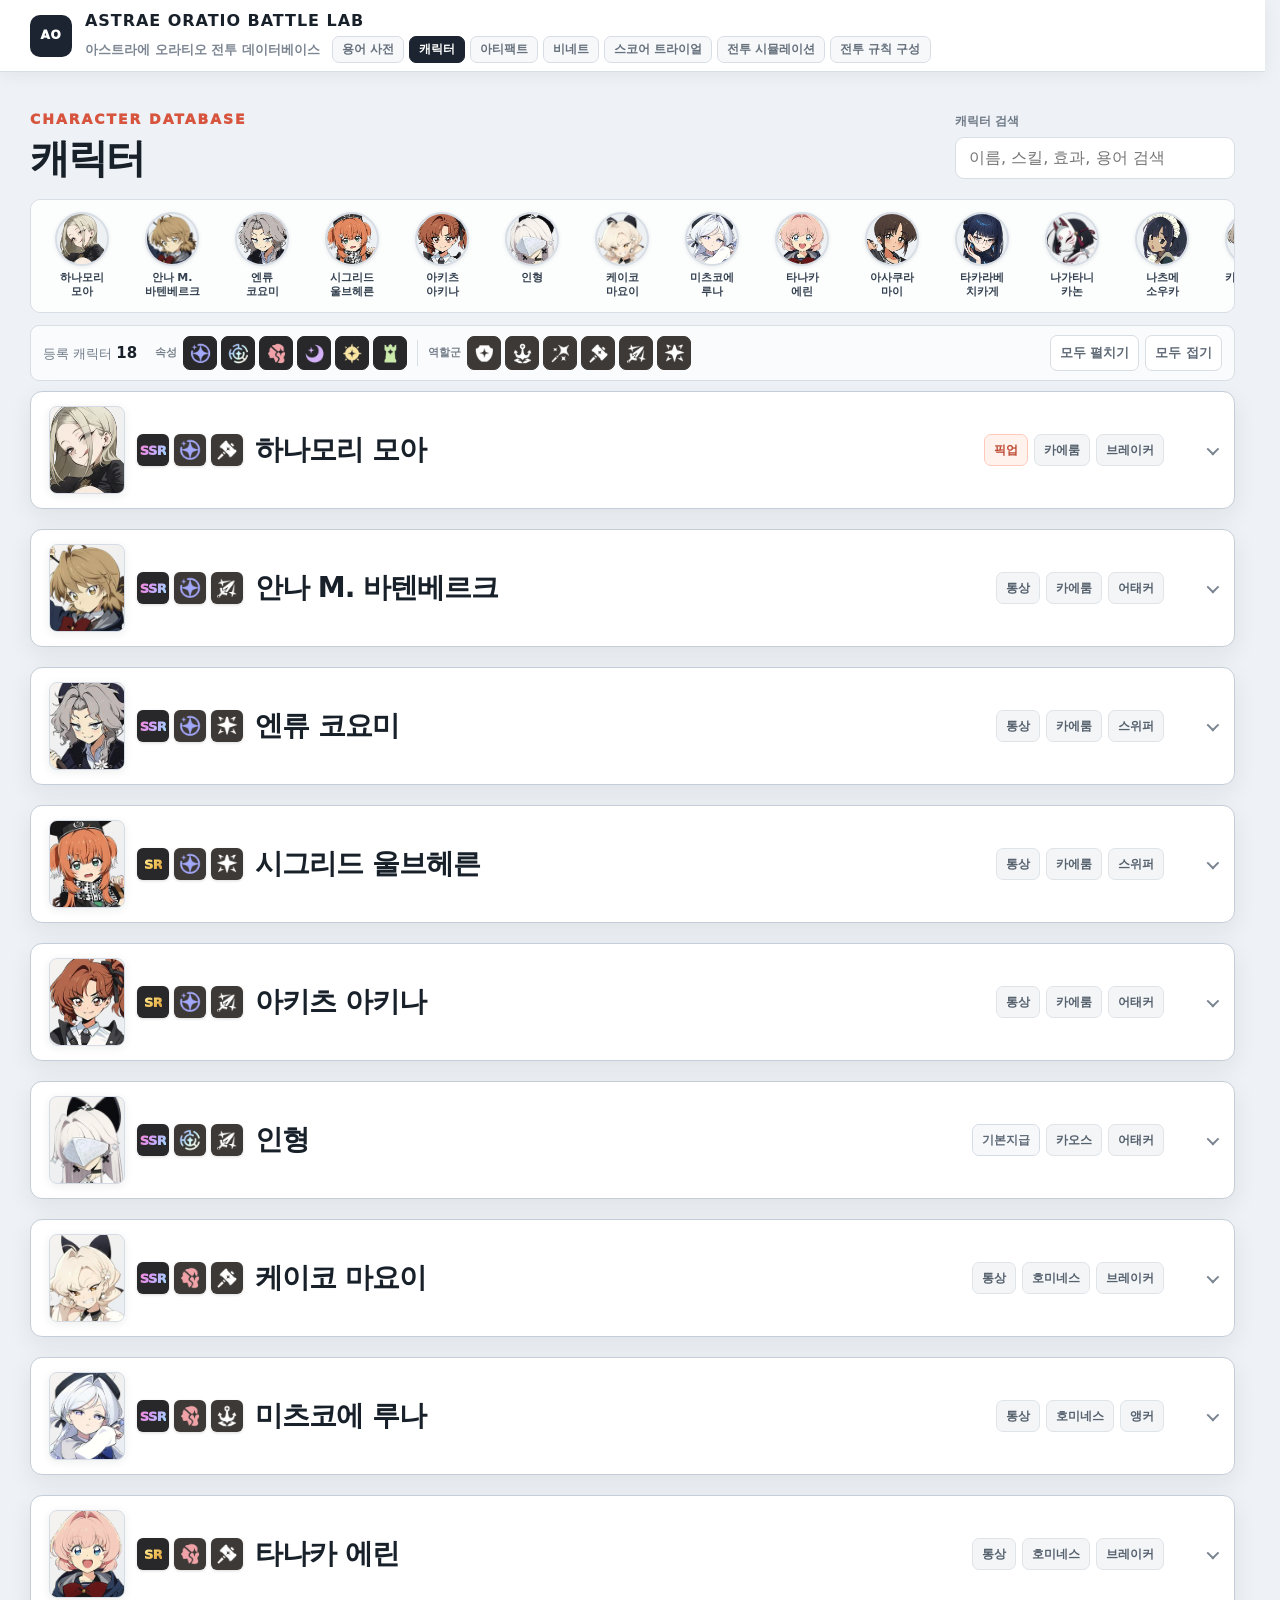
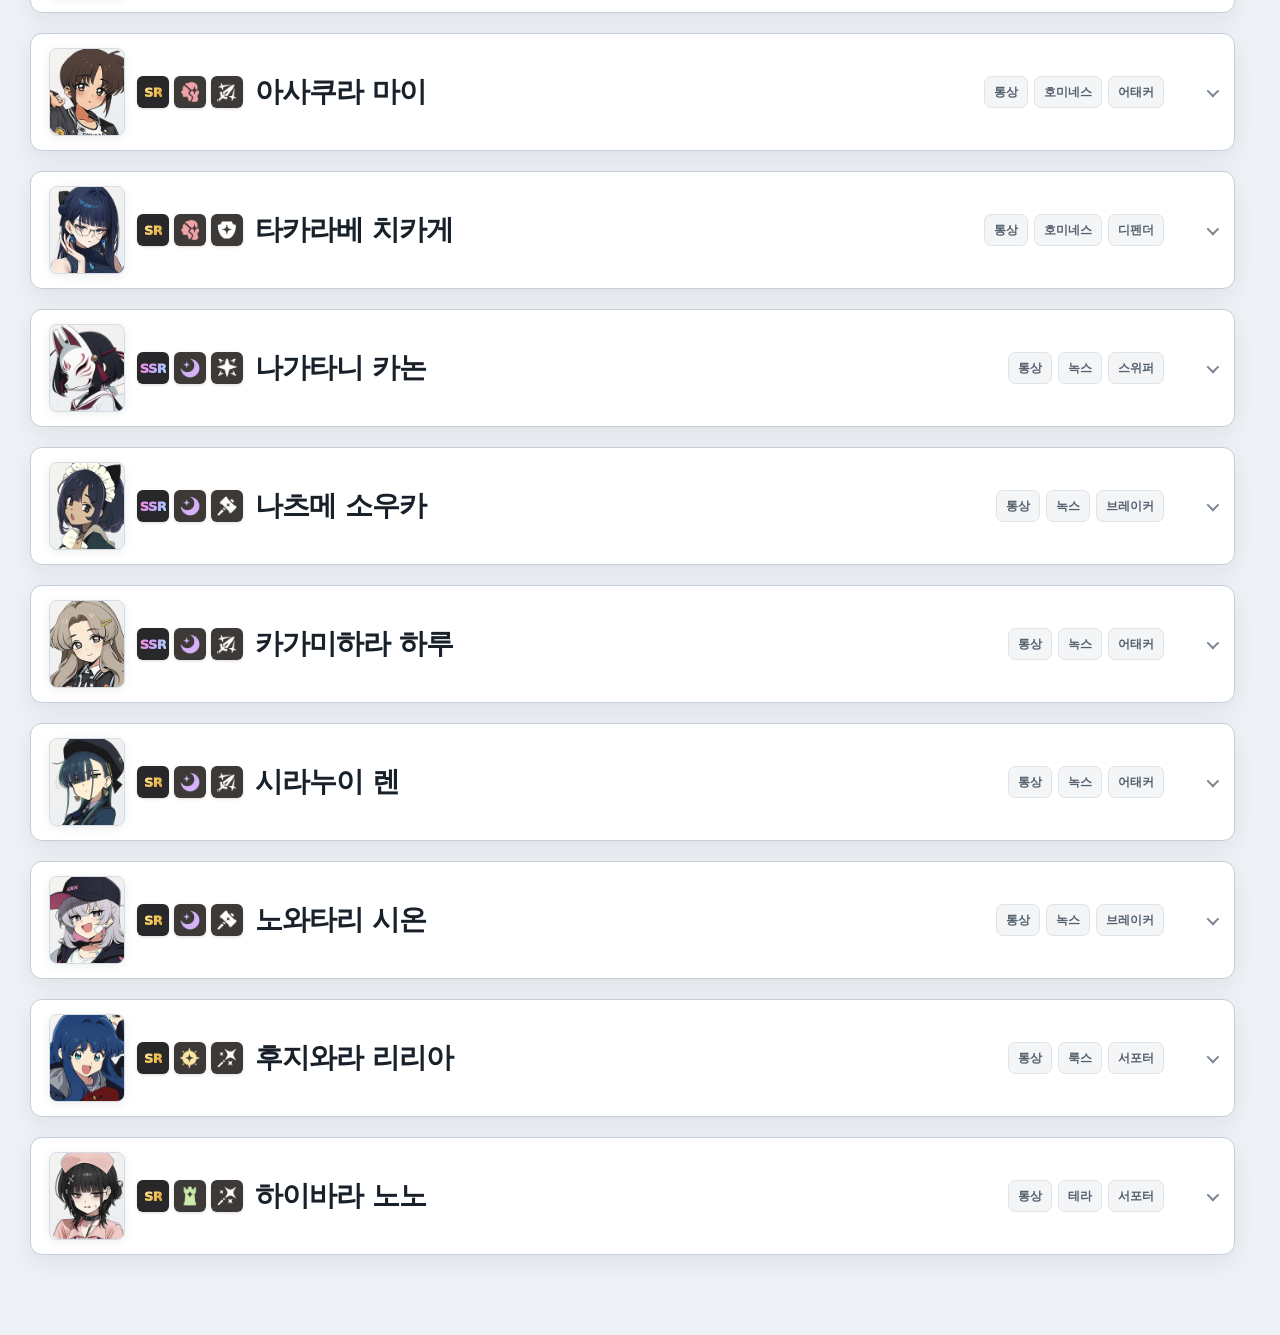
==== commit 726c3b4e: "V151: add combat rule guide with temporary-rule navigation and documented implementation scope" ====
--- a/index.html
+++ b/index.html
@@ -16,7 +16,7 @@
 <a class="brand-title" href="characters.html"><strong>ASTRAE ORATIO BATTLE LAB</strong></a>
 <div class="brand-lower">
 <small>아스트라에 오라티오 전투 데이터베이스</small>
-<nav aria-label="페이지 이동" class="site-nav"><a href="glossary.html">용어 사전</a><a aria-current="page" class="active" href="characters.html">캐릭터</a><a href="artifacts.html">아티팩트</a><a href="vignettes.html">비네트</a><a href="score-trial.html">스코어 트라이얼</a><a href="combat.html">전투 시뮬레이션</a></nav>
+<nav aria-label="페이지 이동" class="site-nav"><a href="glossary.html">용어 사전</a><a aria-current="page" class="active" href="characters.html">캐릭터</a><a href="artifacts.html">아티팩트</a><a href="vignettes.html">비네트</a><a href="score-trial.html">스코어 트라이얼</a><a href="combat.html">전투 시뮬레이션</a><a href="combat-rules.html">전투 규칙 구성</a></nav>
 </div>
 </div>
 </div>
@@ -1536,3 +1536,4 @@
 <script src="app.js?v=54"></script>
 </body>
 </html>
+
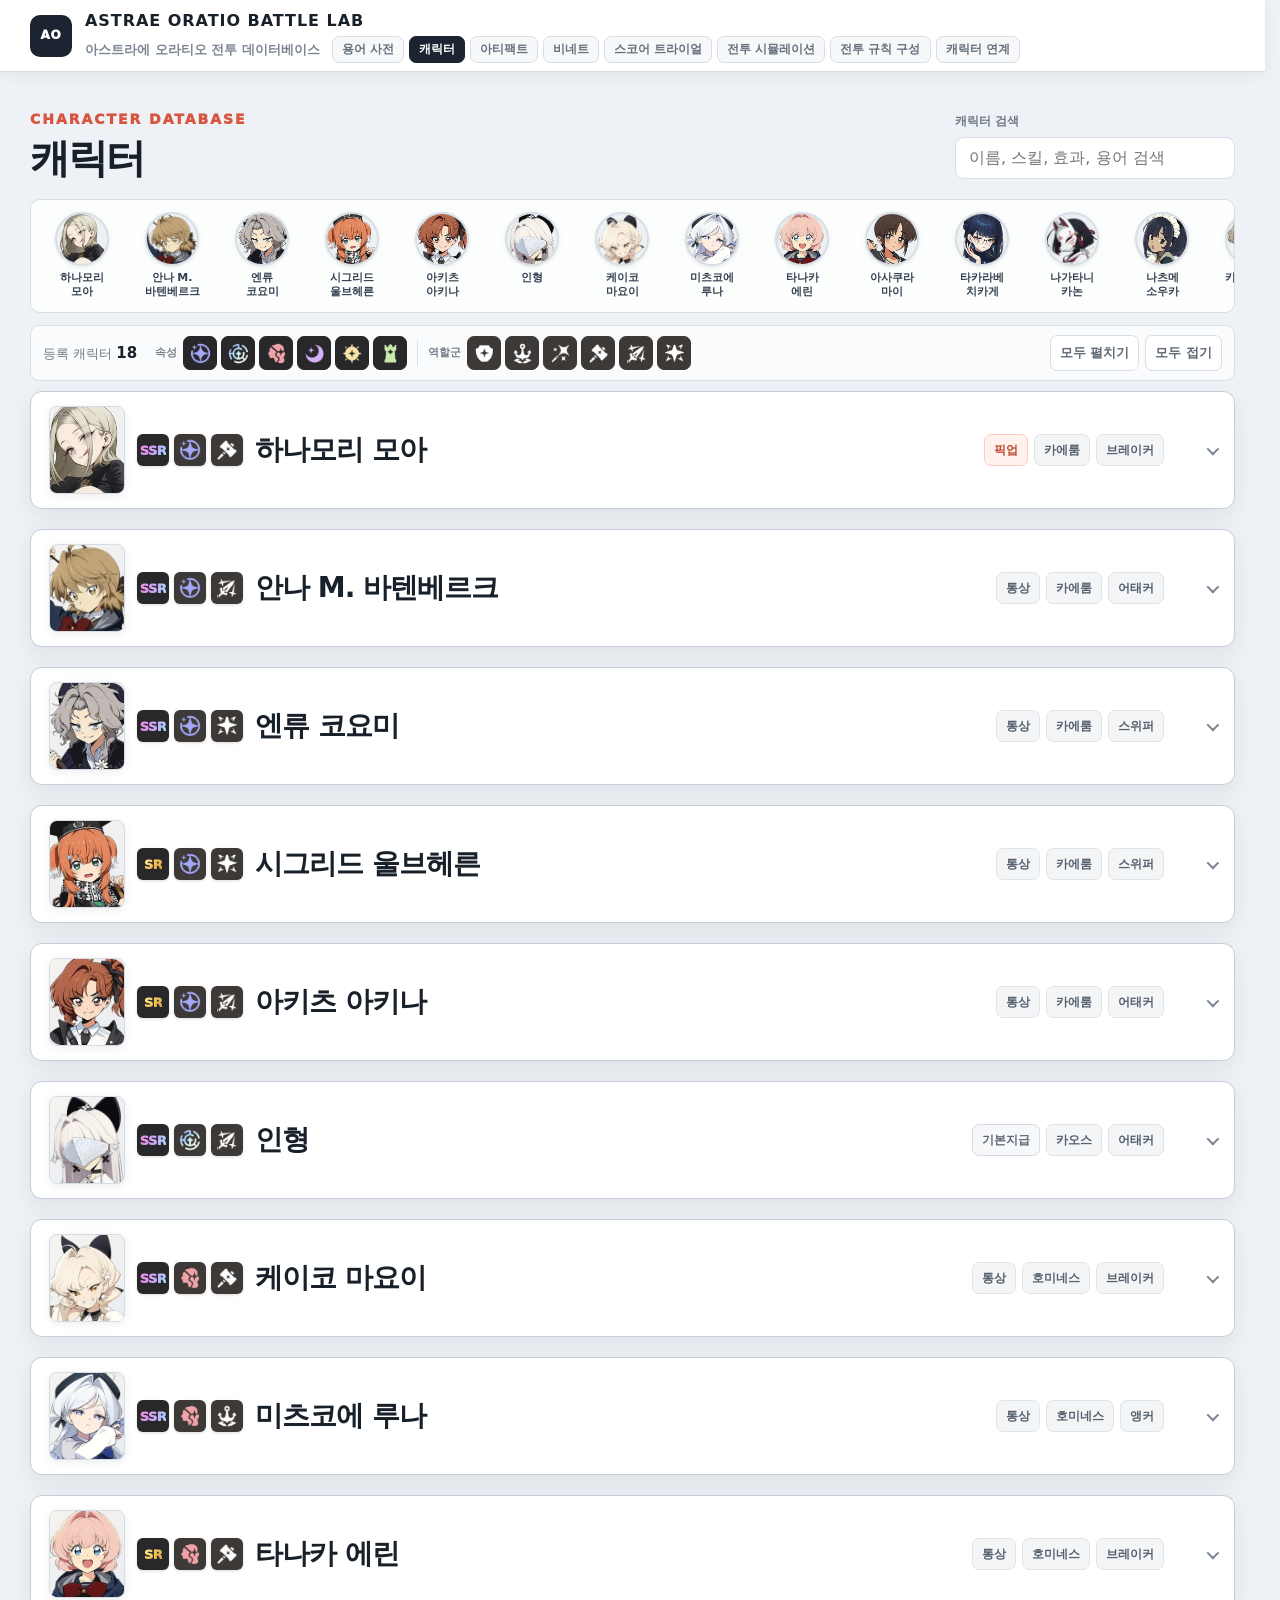
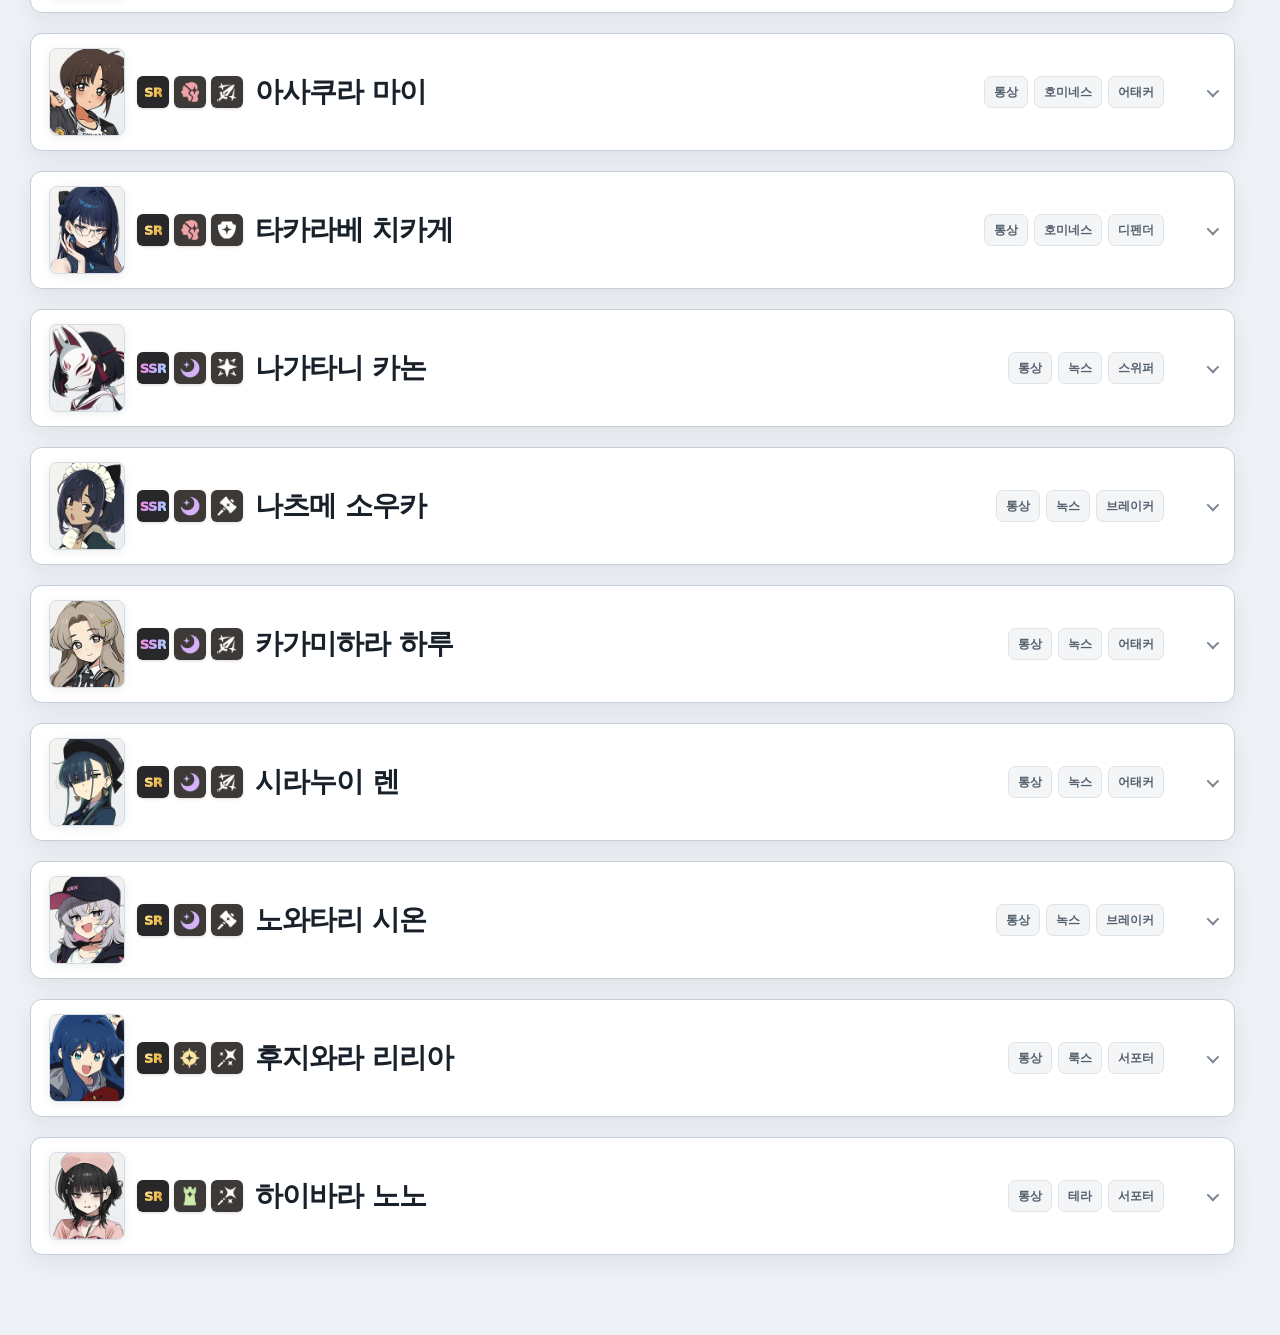
==== commit 67b57864: "Add character synergy page and align combat reference notes with current rules" ====
--- a/index.html
+++ b/index.html
@@ -16,7 +16,7 @@
 <a class="brand-title" href="characters.html"><strong>ASTRAE ORATIO BATTLE LAB</strong></a>
 <div class="brand-lower">
 <small>아스트라에 오라티오 전투 데이터베이스</small>
-<nav aria-label="페이지 이동" class="site-nav"><a href="glossary.html">용어 사전</a><a aria-current="page" class="active" href="characters.html">캐릭터</a><a href="artifacts.html">아티팩트</a><a href="vignettes.html">비네트</a><a href="score-trial.html">스코어 트라이얼</a><a href="combat.html">전투 시뮬레이션</a><a href="combat-rules.html">전투 규칙 구성</a></nav>
+<nav aria-label="페이지 이동" class="site-nav"><a href="glossary.html">용어 사전</a><a aria-current="page" class="active" href="characters.html">캐릭터</a><a href="artifacts.html">아티팩트</a><a href="vignettes.html">비네트</a><a href="score-trial.html">스코어 트라이얼</a><a href="combat.html">전투 시뮬레이션</a><a href="combat-rules.html">전투 규칙 구성</a><a href="character-partners.html">캐릭터 연계</a></nav>
 </div>
 </div>
 </div>
@@ -1537,3 +1537,4 @@
 </body>
 </html>
 
+
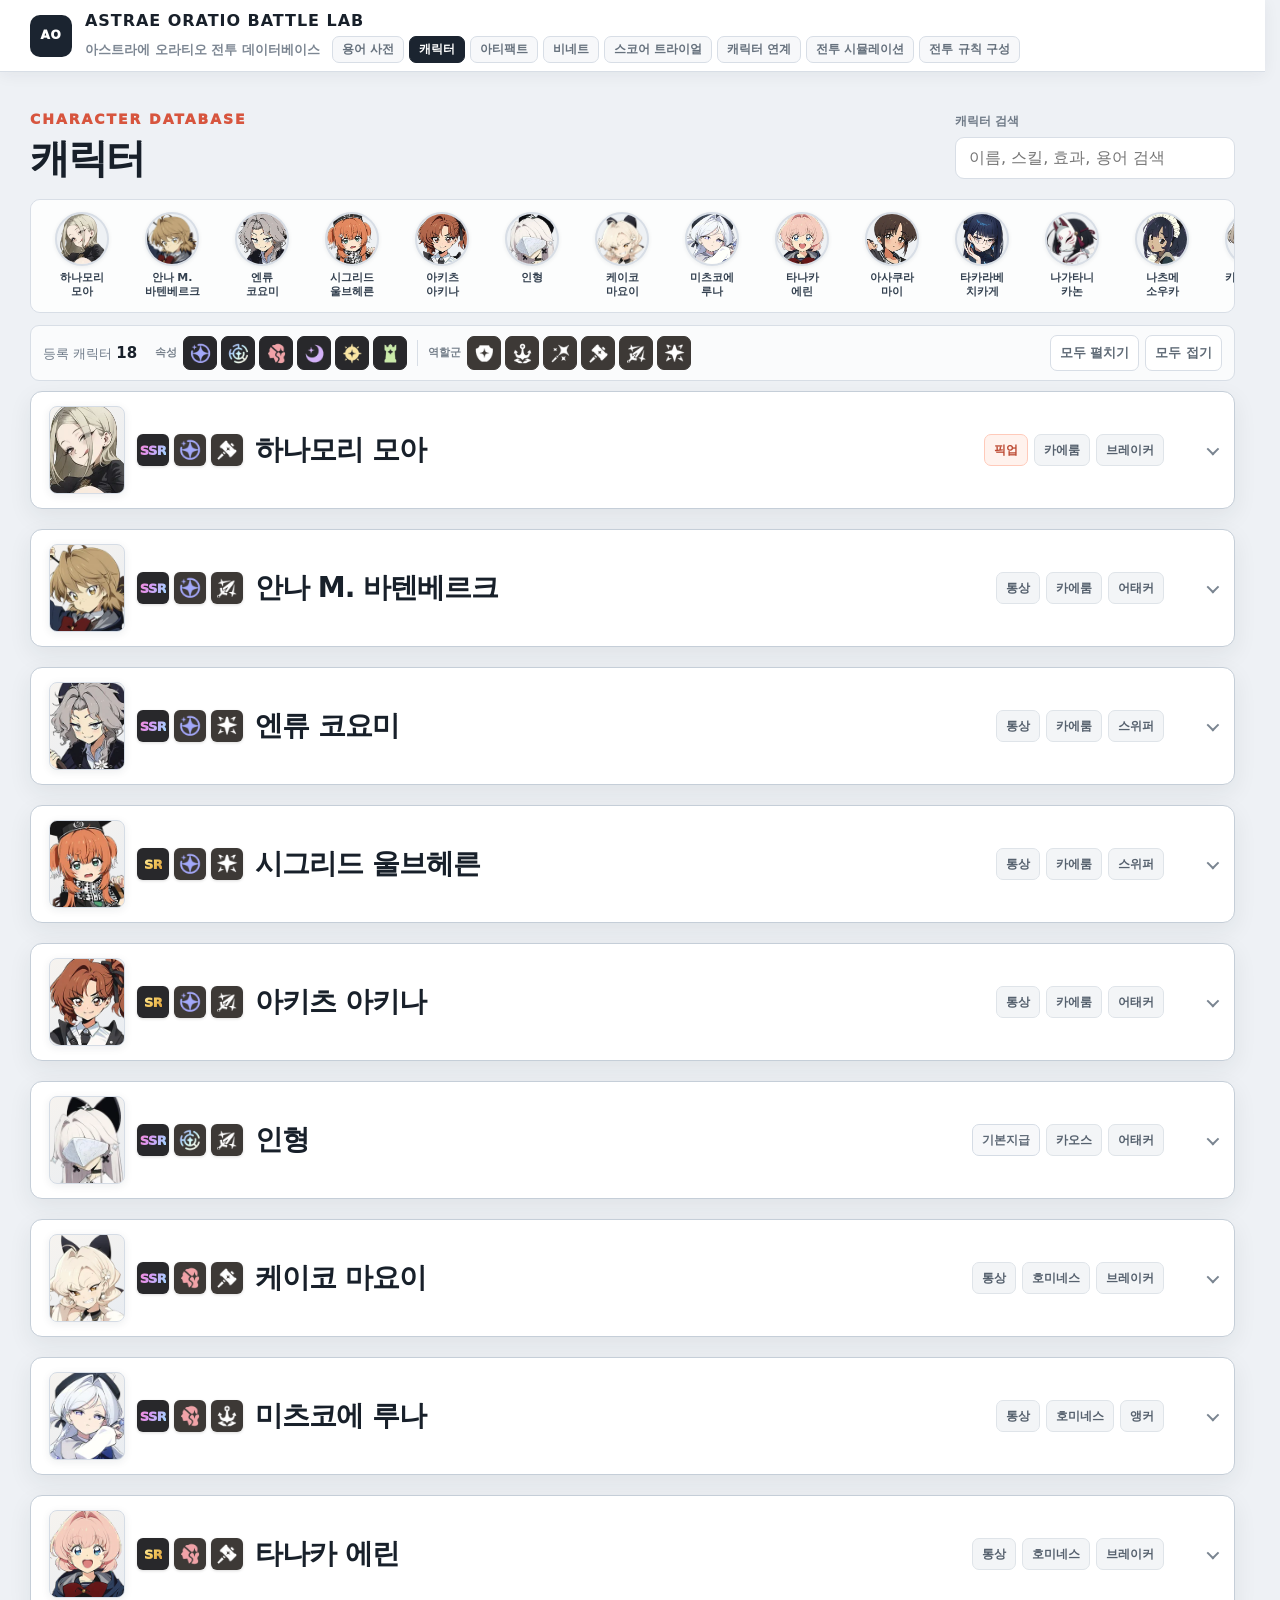
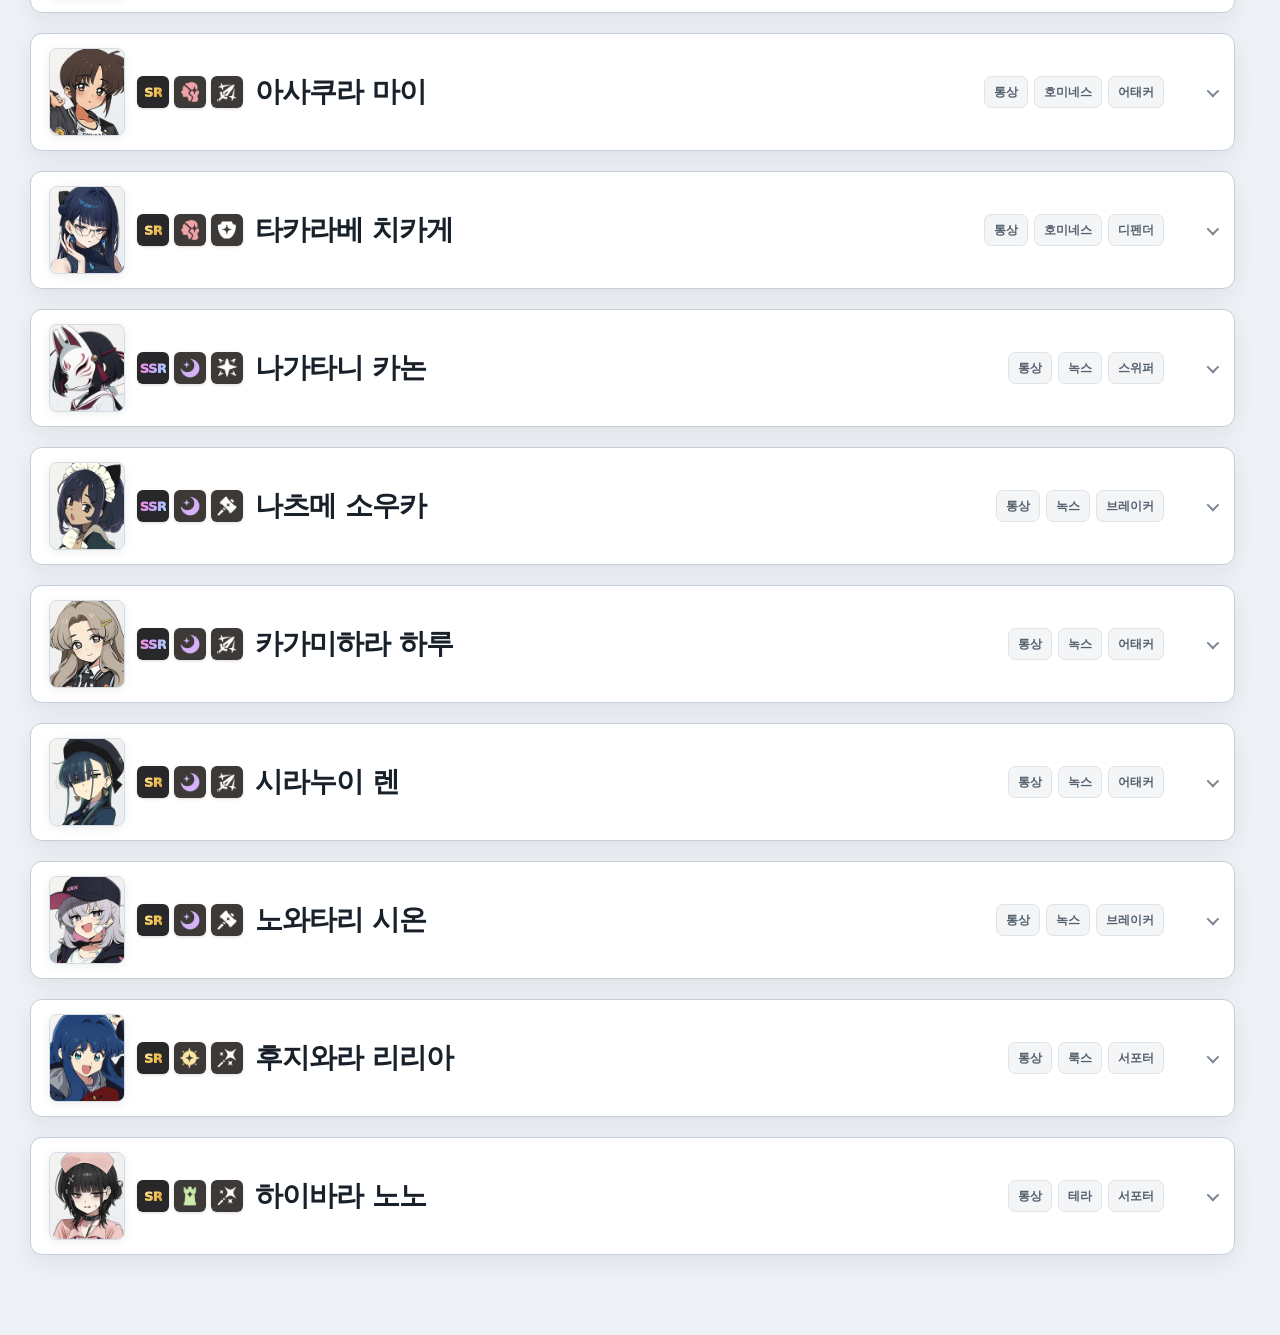
==== commit 5d36dfba: "Place character synergy navigation after Score Trial" ====
--- a/index.html
+++ b/index.html
@@ -16,7 +16,7 @@
 <a class="brand-title" href="characters.html"><strong>ASTRAE ORATIO BATTLE LAB</strong></a>
 <div class="brand-lower">
 <small>아스트라에 오라티오 전투 데이터베이스</small>
-<nav aria-label="페이지 이동" class="site-nav"><a href="glossary.html">용어 사전</a><a aria-current="page" class="active" href="characters.html">캐릭터</a><a href="artifacts.html">아티팩트</a><a href="vignettes.html">비네트</a><a href="score-trial.html">스코어 트라이얼</a><a href="combat.html">전투 시뮬레이션</a><a href="combat-rules.html">전투 규칙 구성</a><a href="character-partners.html">캐릭터 연계</a></nav>
+<nav aria-label="페이지 이동" class="site-nav"><a href="glossary.html">용어 사전</a><a aria-current="page" class="active" href="characters.html">캐릭터</a><a href="artifacts.html">아티팩트</a><a href="vignettes.html">비네트</a><a href="score-trial.html">스코어 트라이얼</a><a href="character-partners.html">캐릭터 연계</a><a href="combat.html">전투 시뮬레이션</a><a href="combat-rules.html">전투 규칙 구성</a></nav>
 </div>
 </div>
 </div>
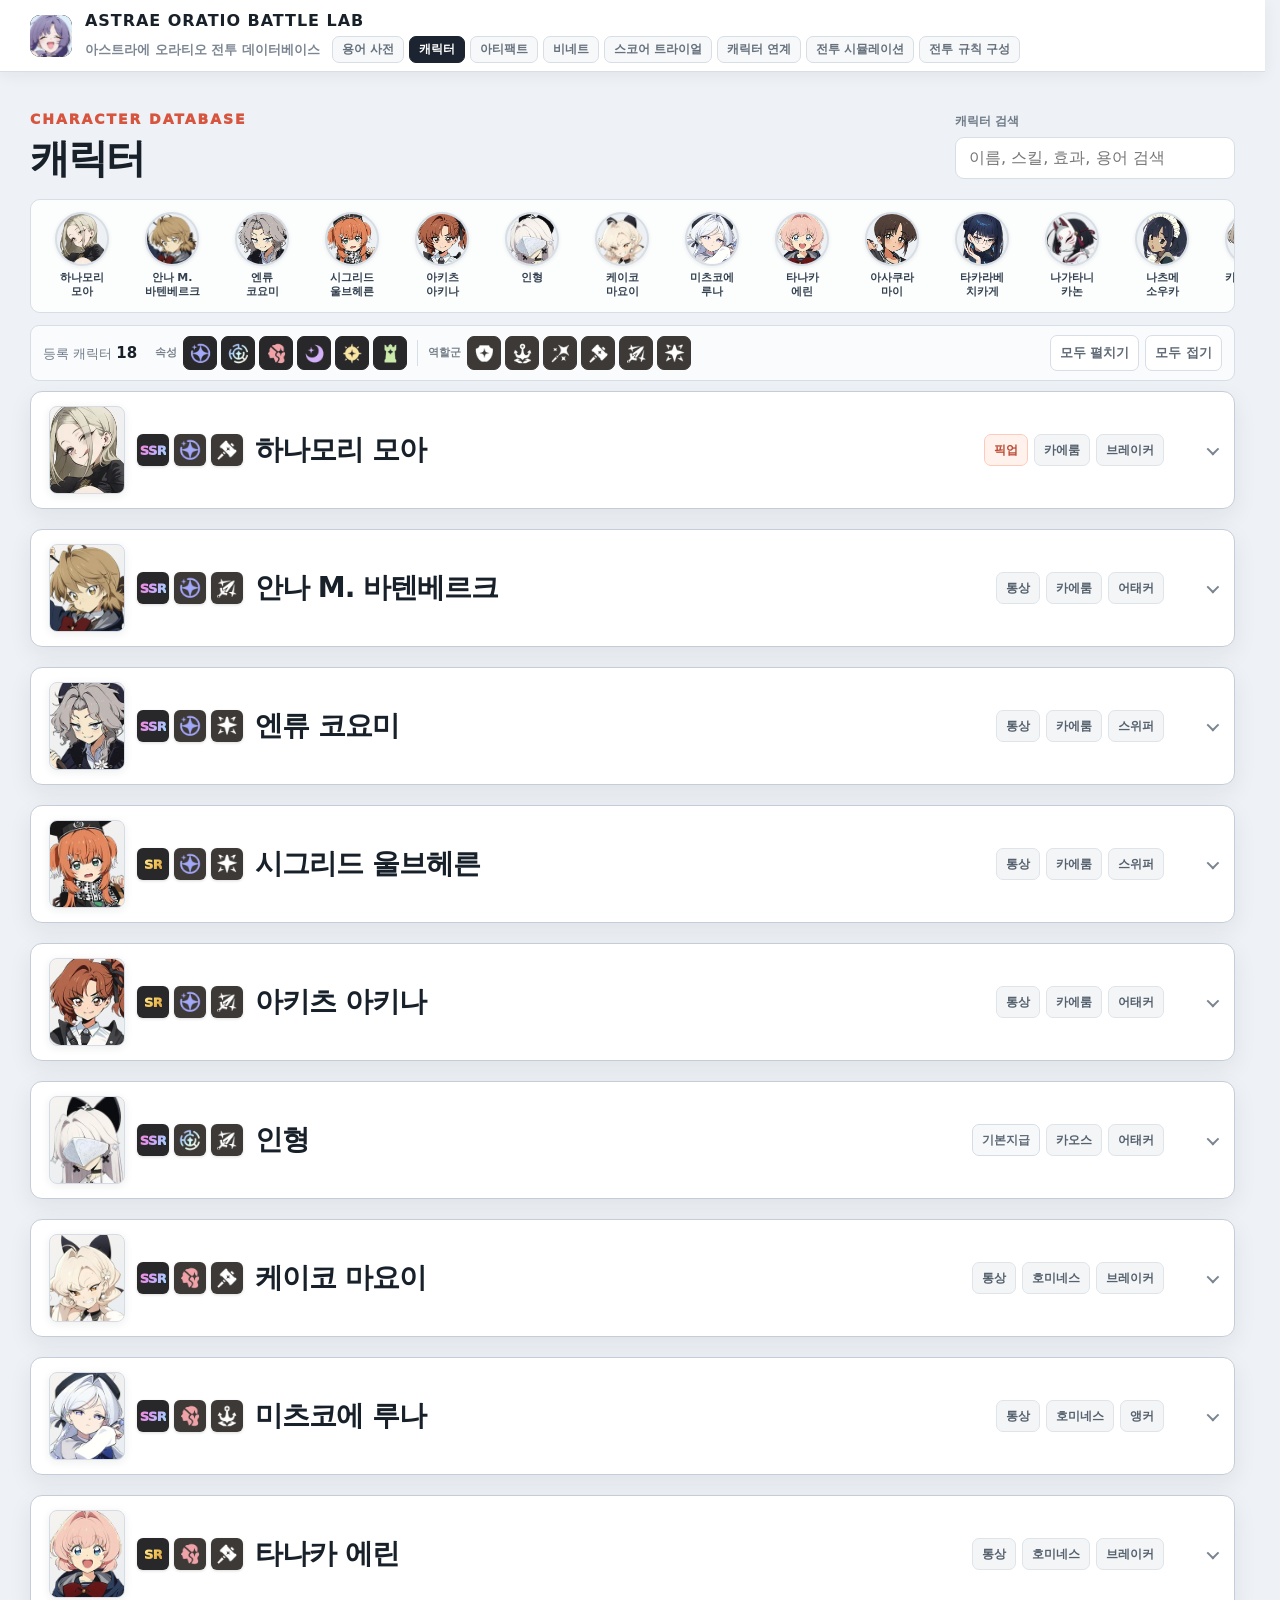
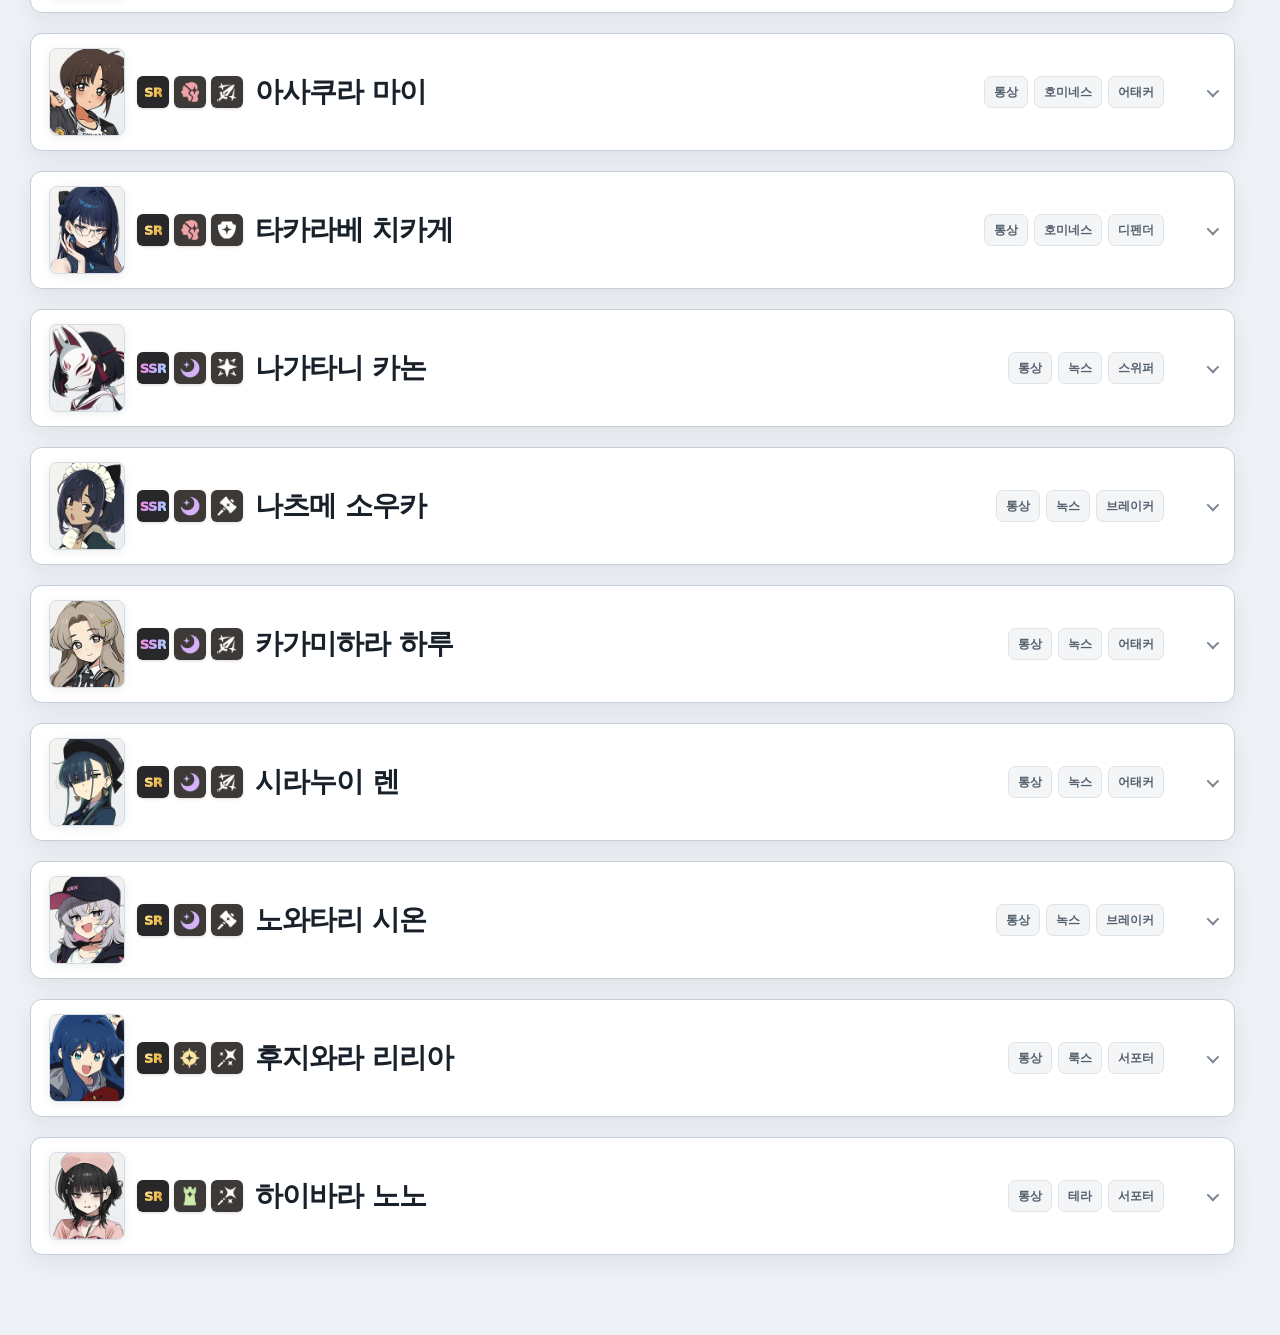
==== commit 36d0cda4: "Use supplied portrait consistently across all page header logos" ====
--- a/index.html
+++ b/index.html
@@ -7,16 +7,17 @@
 <meta content="아스트라에 오라티오 캐릭터 전투 데이터베이스" name="description"/>
 <title>캐릭터 | Astrae Oratio Battle Lab</title>
 <link href="styles.css?v=65" rel="stylesheet"/>
+<style>.brand-mark{overflow:hidden;padding:0!important}.brand-mark>img{display:block;width:100%;height:100%;object-fit:cover;object-position:center;border-radius:inherit}</style>
 </head>
 <body>
 <header class="app-topbar">
 <div class="brand">
-<a aria-label="Astrae Oratio Battle Lab 캐릭터 페이지" class="brand-mark" href="characters.html">AO</a>
+<a aria-label="Astrae Oratio Battle Lab 캐릭터 페이지" class="brand-mark" href="characters.html"><img src="assets/site-brand-portrait.jpg" alt="" width="46" height="46" fetchpriority="high"></a>
 <div class="brand-copy">
 <a class="brand-title" href="characters.html"><strong>ASTRAE ORATIO BATTLE LAB</strong></a>
 <div class="brand-lower">
 <small>아스트라에 오라티오 전투 데이터베이스</small>
-<nav aria-label="페이지 이동" class="site-nav"><a href="glossary.html">용어 사전</a><a aria-current="page" class="active" href="characters.html">캐릭터</a><a href="artifacts.html">아티팩트</a><a href="vignettes.html">비네트</a><a href="score-trial.html">스코어 트라이얼</a><a href="character-partners.html">캐릭터 연계</a><a href="combat.html">전투 시뮬레이션</a><a href="combat-rules.html">전투 규칙 구성</a></nav>
+<nav aria-label="페이지 이동" class="site-nav"><a href="glossary.html">용어 사전</a><a aria-current="page" class="active" href="characters.html">캐릭터</a><a href="artifacts.html">아티팩트</a><a href="vignettes.html">비네트</a><a href="score-trial.html">스코어 트라이얼</a><a href="character-partners.html?v=nav-20261025">캐릭터 연계</a><a href="combat.html">전투 시뮬레이션</a><a href="combat-rules.html">전투 규칙 구성</a></nav>
 </div>
 </div>
 </div>
